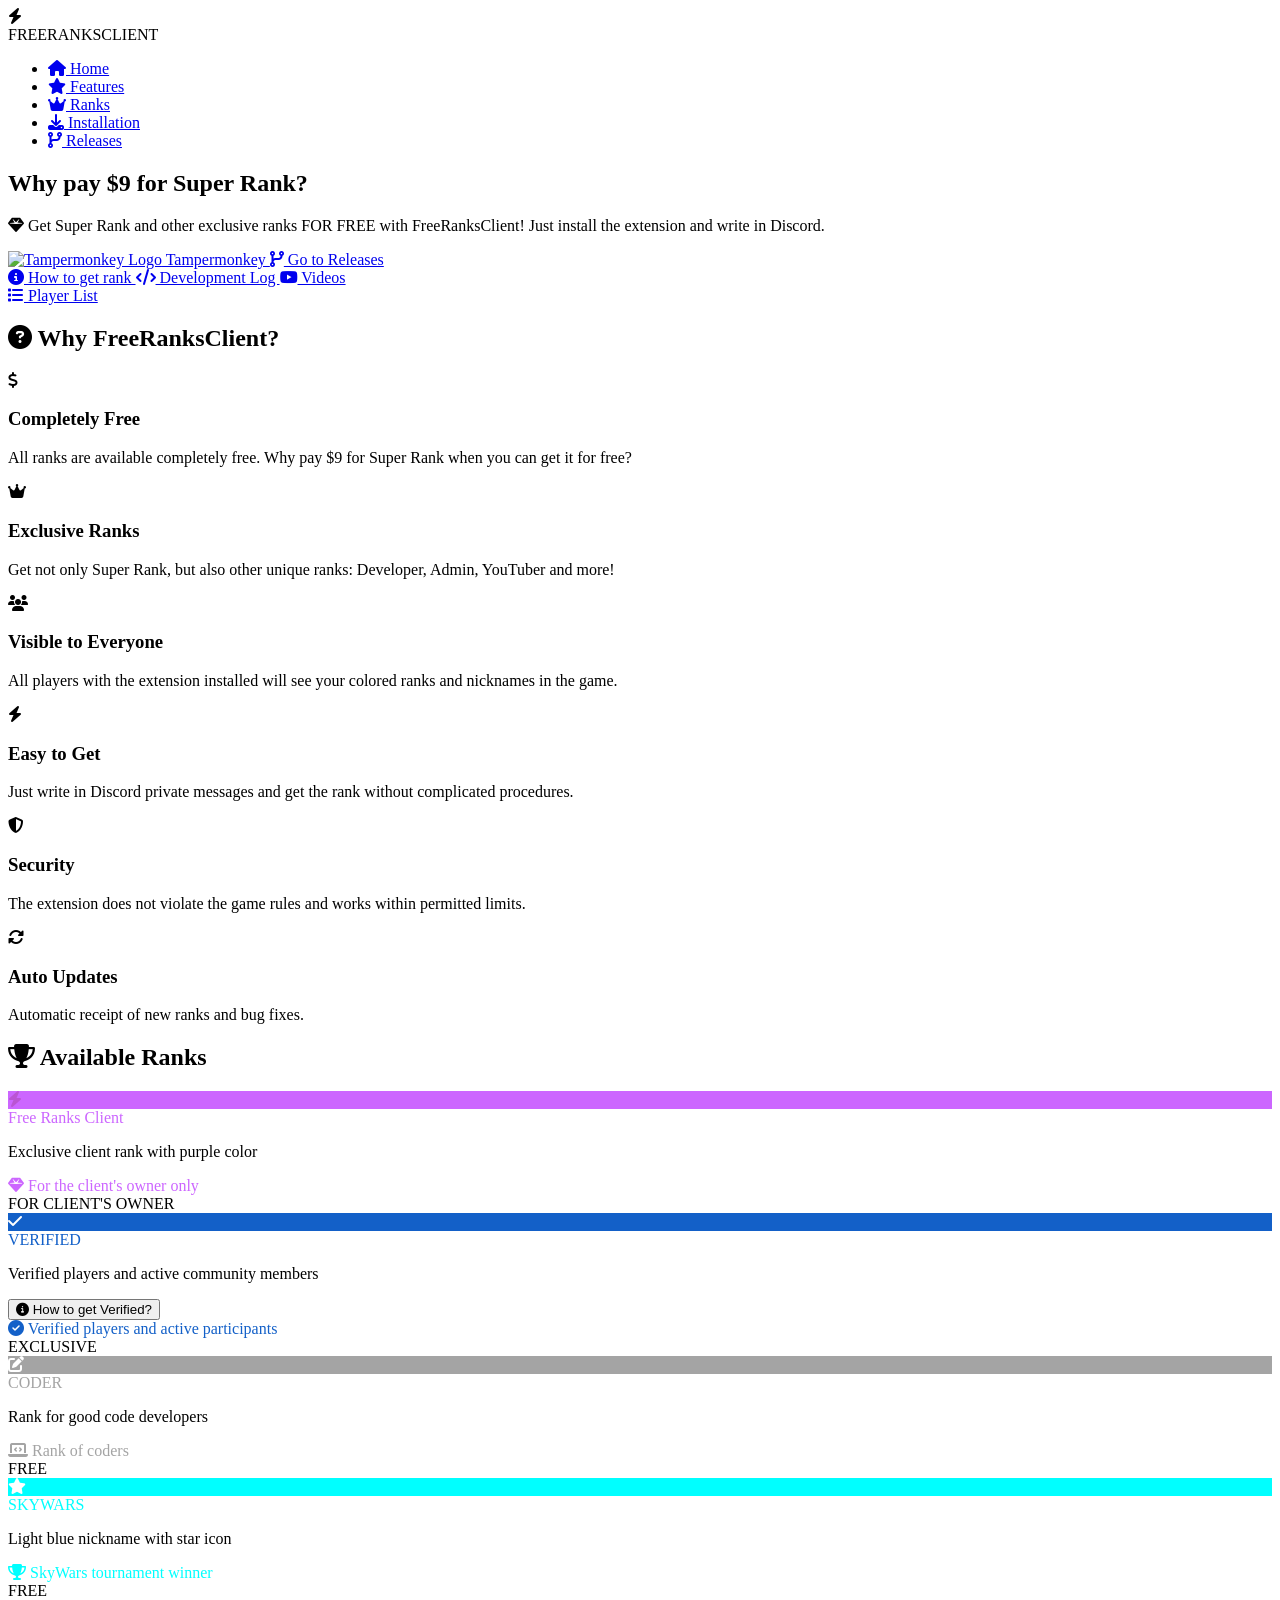
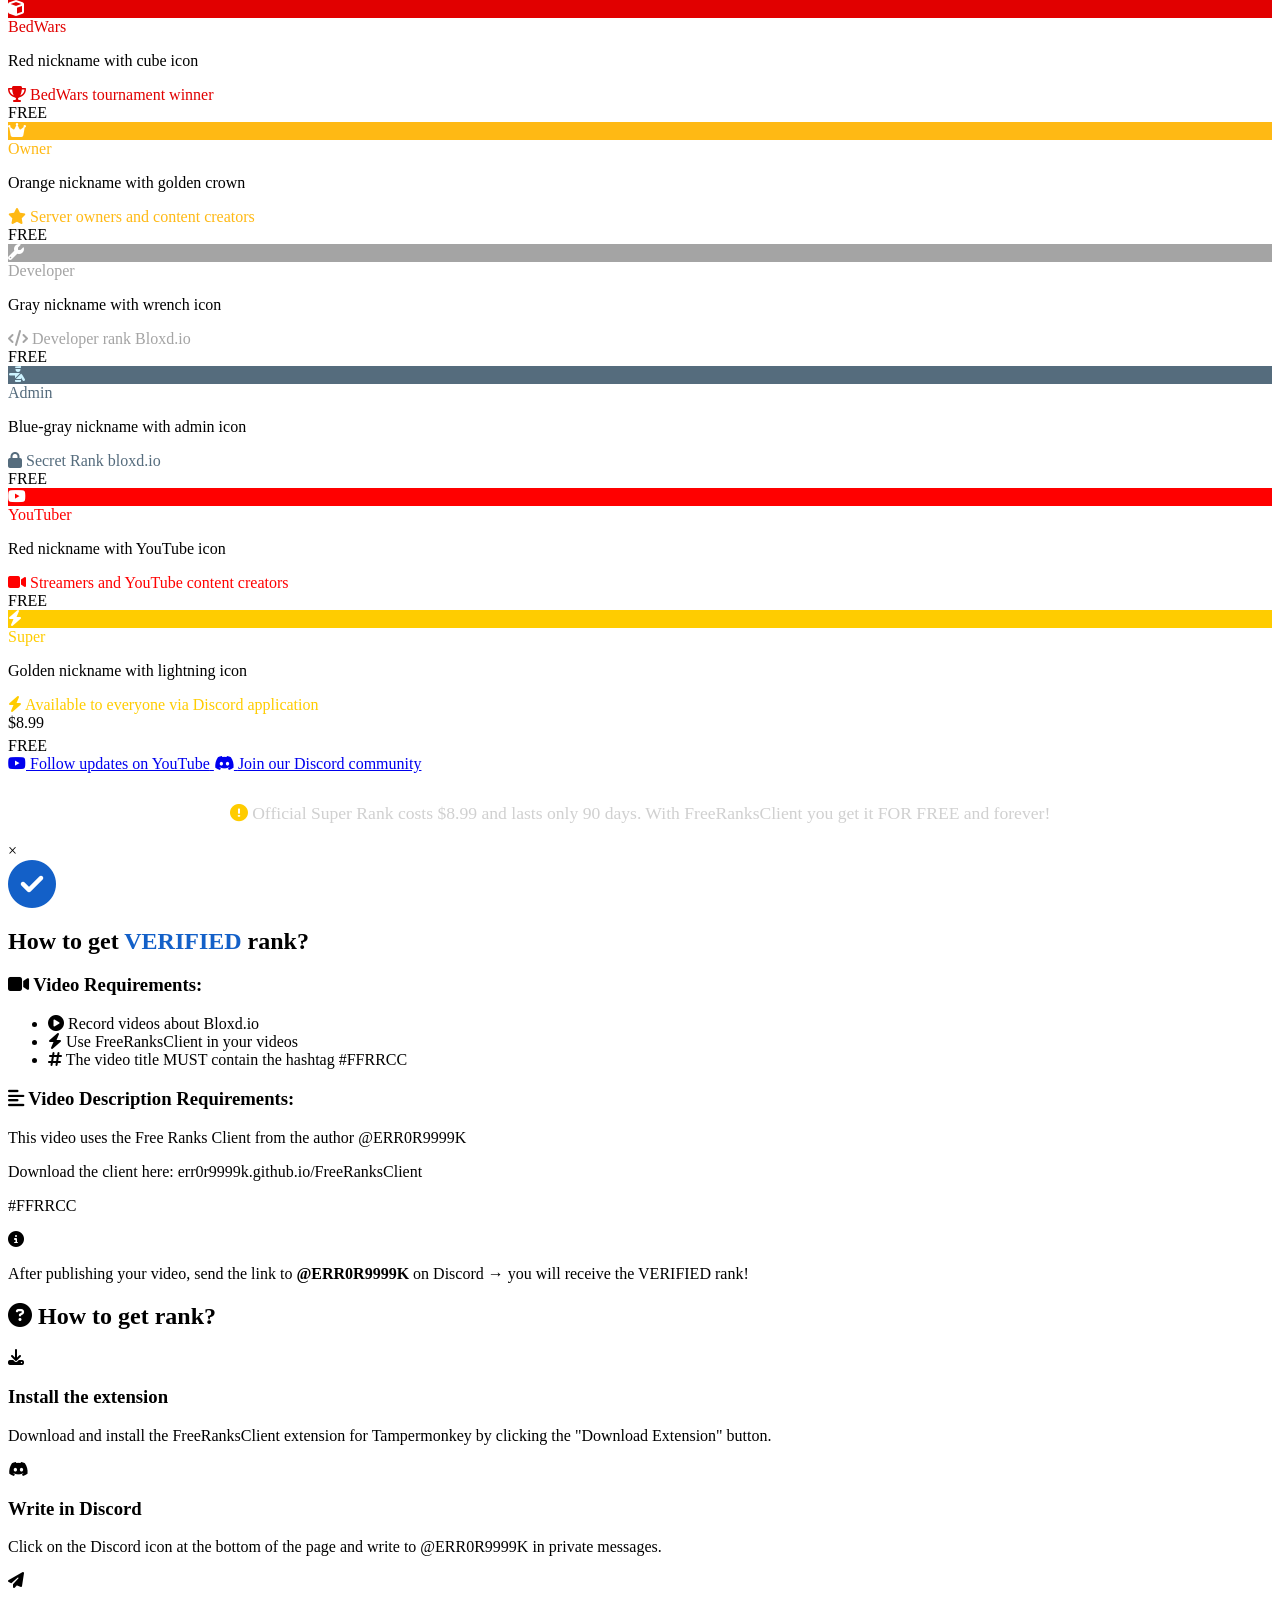
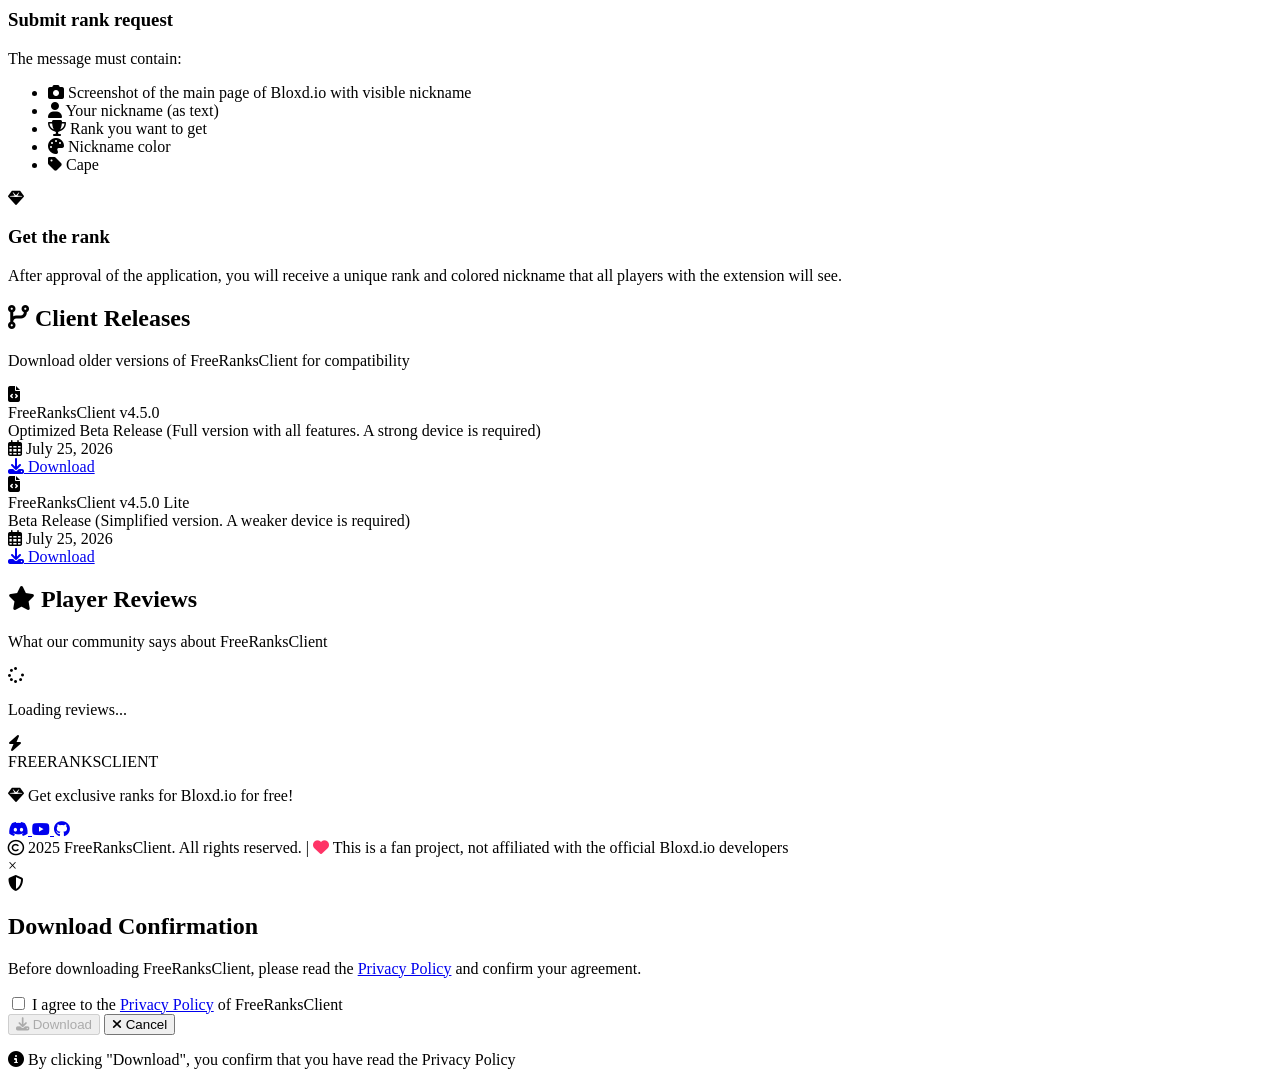
==== index.html @ bcd37e54 "Add files via upload" ====
<!DOCTYPE html>
<html lang="en">
<head>
    <meta charset="UTF-8">
    <meta name="viewport" content="width=device-width, initial-scale=1.0">
    <title>FreeRanksClient</title>
    <link rel="stylesheet" href="assets/css/index.css">
    <link rel="icon" type="image/png" href="assets/images/FreeRanksClient.png">
    <link rel="stylesheet" href="https://cdnjs.cloudflare.com/ajax/libs/font-awesome/6.4.0/css/all.min.css">
</head>
<body>
    <!-- Canvas -->
    <canvas id="particle-canvas" style="position: fixed; top: 0; left: 0; width: 100%; height: 100%; z-index: -1;"></canvas>
    
    <!-- Header -->
    <header>
        <div class="container">
            <div class="header-content">
                <div class="logo">
                    <i class="fas fa-bolt logo-icon"></i>
                    <div class="logo-text">FREERANKSCLIENT</div>
                </div>
                <nav>
                    <ul>
                        <li><a id="home-link" href="#"><i class="fas fa-home"></i> Home</a></li>
                        <li><a href="#features"><i class="fas fa-star"></i> Features</a></li>
                        <li><a href="#ranks"><i class="fas fa-crown"></i> Ranks</a></li>
                        <li><a href="#instructions"><i class="fas fa-download"></i> Installation</a></li>
                        <li><a href="#releases"><i class="fas fa-code-branch"></i> Releases</a></li>
                    </ul>
                </nav>
            </div>
        </div>
    </header>

    <!-- Main banner -->
    <section class="hero">
        <div class="container">
            <div class="hero-content">
                <h1>Why pay <span class="highlight">$9</span> for Super Rank?</h1>
                <p><i class="fas fa-gem"></i> Get Super Rank and other exclusive ranks <span class="highlight">FOR FREE</span> with FreeRanksClient! Just install the extension and write in Discord.</p>
                <div>
                    <a href="https://www.tampermonkey.net/" class="cta-button secondary" target="_blank">
                        <img src="assets/images/Tampermonkey.png" alt="Tampermonkey Logo" width="20px"> Tampermonkey
                    </a>
                    <a href="#releases" class="cta-button">
                        <i class="fas fa-code-branch"></i> Go to Releases
                    </a>
                    
                    <div class="button-separator"></div>
                    
                    <a href="#instructions" class="cta-button secondary">
                        <i class="fas fa-info-circle"></i> How to get rank
                    </a>
                    <a href="Devlog" class="cta-button">
                        <i class="fas fa-code"></i> Development Log
                    </a>
                    <a href="Videos" class="cta-button secondary">
                        <i class="fab fa-youtube"></i> Videos
                    </a>
                    
                    <div class="button-separator"></div>
                    
                    <a href="PlayerList" class="cta-button">
                        <i class="fas fa-list"></i> Player List
                    </a>
                </div>
            </div>
        </div>
    </section>

    <!-- Features -->
    <section class="features" id="features">
        <div class="container">
            <h2 class="section-title"><i class="fas fa-question-circle"></i> Why FreeRanksClient?</h2>
            <div class="features-grid">
                <div class="feature-card">
                    <i class="fas fa-dollar-sign feature-icon"></i>
                    <h3>Completely Free</h3>
                    <p>All ranks are available completely free. Why pay $9 for Super Rank when you can get it for free?</p>
                </div>
                <div class="feature-card">
                    <i class="fas fa-crown feature-icon"></i>
                    <h3>Exclusive Ranks</h3>
                    <p>Get not only Super Rank, but also other unique ranks: Developer, Admin, YouTuber and more!</p>
                </div>
                <div class="feature-card">
                    <i class="fas fa-users feature-icon"></i>
                    <h3>Visible to Everyone</h3>
                    <p>All players with the extension installed will see your colored ranks and nicknames in the game.</p>
                </div>
                <div class="feature-card">
                    <i class="fas fa-bolt feature-icon"></i>
                    <h3>Easy to Get</h3>
                    <p>Just write in Discord private messages and get the rank without complicated procedures.</p>
                </div>
                <div class="feature-card">
                    <i class="fas fa-shield-alt feature-icon"></i>
                    <h3>Security</h3>
                    <p>The extension does not violate the game rules and works within permitted limits.</p>
                </div>
                <div class="feature-card">
                    <i class="fas fa-sync-alt feature-icon"></i>
                    <h3>Auto Updates</h3>
                    <p>Automatic receipt of new ranks and bug fixes.</p>
                </div>
            </div>
        </div>
    </section>

    <!-- Ranks -->
    <section class="ranks" id="ranks">
        <div class="container">
            <h2 class="section-title"><i class="fas fa-trophy"></i> Available Ranks</h2>
            <div class="ranks-container">
                <!-- FreeRanksClient Rank -->
                <div class="rank-card">
                    <div class="rank-icon-container" style="background: #cc66ff;">
                        <i class="fas fa-zap rank-icon" style="color: #ba55d3;"></i>
                    </div>
                    <div class="rank-name" style="color: #cc66ff;">Free Ranks Client</div>
                    <div class="rank-color" style="background: #cc66ff;"></div>
                    <p class="rank-description">Exclusive client rank with purple color</p>
                    
                    <div class="rank-divider"></div>
                    
                    <div class="rank-acquisition" style="color: #cc66ff; border-left-color: #cc66ff;">
                        <i class="fas fa-gem"></i> For the client's owner only
                    </div>
                    <div class="rank-price price-owner">FOR CLIENT'S OWNER</div>
                </div>
                
                <!-- Verified Rank with Info Button -->
                <div class="rank-card">
                    <div class="rank-icon-container" style="background: #1360c8;">
                        <i class="fas fa-check rank-icon" style="color: #ffffff;"></i>
                    </div>
                    <div class="rank-name" style="color: #1360c8;">VERIFIED</div>
                    <div class="rank-color" style="background: #1360c8;"></div>
                    <p class="rank-description">Verified players and active community members</p>
                    
                    <div class="rank-info-button">
                        <button class="info-btn" onclick="openVerifiedModal()">
                            <i class="fas fa-info-circle"></i> How to get Verified?
                        </button>
                    </div>
                    
                    <div class="rank-divider"></div>
                    
                    <div class="rank-acquisition" style="color: #1360c8; border-left-color: #1360C8;">
                        <i class="fas fa-check-circle"></i> Verified players and active participants
                    </div>
                    <div class="rank-price price-verified">EXCLUSIVE</div>
                </div>
                
                <!-- Coder Rank -->
                <div class="rank-card">
                    <div class="rank-icon-container" style="background: #a4a4a4;">
                        <i class="fas fa-pen-to-square rank-icon" style="color: #ffffff;"></i>
                    </div>
                    <div class="rank-name" style="color: #a4a4a4;">CODER</div>
                    <div class="rank-color" style="background: #a4a4a4;"></div>
                    <p class="rank-description">Rank for good code developers</p>
                    
                    <div class="rank-divider"></div>
                    
                    <div class="rank-acquisition" style="color: #a4a4a4; border-left-color: #a4a4a4;">
                        <i class="fas fa-laptop-code"></i> Rank of coders
                    </div>
                    <div class="rank-price price-free">FREE</div>
                </div>
                
                <!-- SkyWars Rank -->
                <div class="rank-card">
                    <div class="rank-icon-container" style="background: #00ffff;">
                        <i class="fas fa-star rank-icon" style="color: #ffffff;"></i>
                    </div>
                    <div class="rank-name" style="color: #00ffff;">SKYWARS</div>
                    <div class="rank-color" style="background: #00ffff;"></div>
                    <p class="rank-description">Light blue nickname with star icon</p>
                    
                    <div class="rank-divider"></div>
                    
                    <div class="rank-acquisition" style="color: #00ffff; border-left-color: #00ffff;">
                        <i class="fas fa-trophy"></i> SkyWars tournament winner
                    </div>
                    <div class="rank-price price-free">FREE</div>
                </div>
                
                <!-- BedWars Rank -->
                <div class="rank-card">
                    <div class="rank-icon-container" style="background: #e10000;">
                        <i class="fas fa-cube rank-icon" style="color: #ffffff;"></i>
                    </div>
                    <div class="rank-name" style="color: #e10000;">BedWars</div>
                    <div class="rank-color" style="background: #e10000;"></div>
                    <p class="rank-description">Red nickname with cube icon</p>
                    
                    <div class="rank-divider"></div>
                    
                    <div class="rank-acquisition" style="color: #e10000; border-left-color: #e10000;">
                        <i class="fas fa-trophy"></i> BedWars tournament winner
                    </div>
                    <div class="rank-price price-free">FREE</div>
                </div>
                
                <!-- Owner Rank -->
                <div class="rank-card">
                    <div class="rank-icon-container" style="background: #ffb914;">
                        <i class="fas fa-crown rank-icon" style="color: #ffffff;"></i>
                    </div>
                    <div class="rank-name" style="color: #ffb914;">Owner</div>
                    <div class="rank-color" style="background: #ffb914;"></div>
                    <p class="rank-description">Orange nickname with golden crown</p>
                    
                    <div class="rank-divider"></div>
                    
                    <div class="rank-acquisition" style="color: #ffb914; border-left-color: #ffb914;">
                        <i class="fas fa-star"></i> Server owners and content creators
                    </div>
                    <div class="rank-price price-free">FREE</div>
                </div>
                
                <!-- Developer Rank -->
                <div class="rank-card">
                    <div class="rank-icon-container" style="background: #a4a4a4;">
                        <i class="fas fa-wrench rank-icon" style="color: #ffffff;"></i>
                    </div>
                    <div class="rank-name" style="color: #a4a4a4;">Developer</div>
                    <div class="rank-color" style="background: #a4a4a4;"></div>
                    <p class="rank-description">Gray nickname with wrench icon</p>
                    
                    <div class="rank-divider"></div>
                    
                    <div class="rank-acquisition" style="color: #a4a4a4; border-left-color: #a4a4a4;">
                        <i class="fas fa-code"></i> Developer rank Bloxd.io
                    </div>
                    <div class="rank-price price-free">FREE</div>
                </div>
                
                <!-- Admin Rank -->
                <div class="rank-card">
                    <div class="rank-icon-container" style="background: #556c7d;">
                        <i class="fas fa-person-military-pointing rank-icon" style="color: #cef3ff;"></i>
                    </div>
                    <div class="rank-name" style="color: #556c7d;">Admin</div>
                    <div class="rank-color" style="background: #556c7d;"></div>
                    <p class="rank-description">Blue-gray nickname with admin icon</p>
                    
                    <div class="rank-divider"></div>
                    
                    <div class="rank-acquisition" style="color: #556c7d; border-left-color: #556c7d;">
                        <i class="fas fa-lock"></i> Secret Rank bloxd.io
                    </div>
                    <div class="rank-price price-free">FREE</div>
                </div>
                
                <!-- YouTuber Rank -->
                <div class="rank-card">
                    <div class="rank-icon-container" style="background: #ff0000;">
                        <i class="fab fa-youtube rank-icon" style="color: #ffffff;"></i>
                    </div>
                    <div class="rank-name" style="color: #ff0000;">YouTuber</div>
                    <div class="rank-color" style="background: #ff0000;"></div>
                    <p class="rank-description">Red nickname with YouTube icon</p>
                    
                    <div class="rank-divider"></div>
                    
                    <div class="rank-acquisition" style="color: #ff0000; border-left-color: #ff0000;">
                        <i class="fas fa-video"></i> Streamers and YouTube content creators
                    </div>
                    <div class="rank-price price-free">FREE</div>
                </div>
                
                <!-- Super Rank -->
                <div class="rank-card">
                    <div class="rank-icon-container" style="background: #ffcc00;">
                        <i class="fas fa-bolt rank-icon" style="color: #ffffff;"></i>
                    </div>
                    <div class="rank-name" style="color: #ffcc00;">Super</div>
                    <div class="rank-color" style="background: #ffcc00;"></div>
                    <p class="rank-description">Golden nickname with lightning icon</p>
                    
                    <div class="rank-divider"></div>
                    
                    <div class="rank-acquisition" style="color: #ffcc00; border-left-color: #ffcc00;">
                        <i class="fas fa-bolt"></i> Available to everyone via Discord application
                    </div>
                    <div class="rank-price price-paid">$8.99</div>
                    <div class="rank-price price-free" style="margin-top: 5px;">FREE</div>
                </div>
            </div>

            <!-- Rank Notice -->
            <div class="rank-notice">
                <div class="rank-notice-channels">
                    <a href="https://www.youtube.com/@err0r9999k" class="rank-notice-channel youtube" target="_blank">
                        <i class="fab fa-youtube"></i>
                        <span>Follow updates on YouTube</span>
                    </a>
                    <a href="https://discord.com/invite/m39TZZJm" class="rank-notice-channel discord" target="_blank">
                        <i class="fab fa-discord"></i>
                        <span>Join our Discord community</span>
                    </a>
                </div>
            </div>

            <p style="text-align: center; margin-top: 30px; color: #d0d0d0; font-size: 1.1rem;">
                <i class="fas fa-exclamation-circle" style="color: #ffcc00;"></i> 
                Official Super Rank costs <span class="highlight">$8.99</span> and lasts only 90 days. With FreeRanksClient you get it <span class="highlight">FOR FREE</span> and forever!
            </p>
        </div>
    </section>

    <!-- Verified Rank Modal -->
    <div id="verified-modal" class="modal">
        <div class="modal-content">
            <span class="modal-close" onclick="closeVerifiedModal()">&times;</span>
            <div class="verified-modal-content">
                <div class="verified-modal-header">
                    <i class="fas fa-check-circle" style="color: #1360c8; font-size: 3rem;"></i>
                    <h2>How to get <span style="color: #1360c8;">VERIFIED</span> rank?</h2>
                </div>
                
                <div class="verified-requirements">
                    <h3><i class="fas fa-video"></i> Video Requirements:</h3>
                    <ul>
                        <li><i class="fas fa-play-circle"></i> Record videos about Bloxd.io</li>
                        <li><i class="fas fa-bolt"></i> Use FreeRanksClient in your videos</li>
                        <li><i class="fas fa-hashtag"></i> The video title MUST contain the hashtag <span class="highlight">#FFRRCC</span></li>
                    </ul>
                    
                    <h3><i class="fas fa-align-left"></i> Video Description Requirements:</h3>
                    <div class="description-template">
                        <p>This video uses the Free Ranks Client from the author @ERR0R9999K</p>
                        <p>Download the client here: err0r9999k.github.io/FreeRanksClient</p>
                        <p>#FFRRCC</p>
                    </div>
                    
                    <div class="verified-note">
                        <i class="fas fa-info-circle"></i>
                        <p>After publishing your video, send the link to <strong>@ERR0R9999K</strong> on Discord → you will receive the VERIFIED rank!</p>
                    </div>
                </div>
            </div>
        </div>
    </div>

    <!-- Installation Instructions -->
    <section class="instructions" id="instructions">
        <div class="container">
            <h2 class="section-title"><i class="fas fa-question-circle"></i> How to get rank?</h2>
            <div class="steps">
                <div class="step">
                    <div class="step-number"><i class="fas fa-download"></i></div>
                    <div class="step-content">
                        <h3>Install the extension</h3>
                        <p>Download and install the FreeRanksClient extension for Tampermonkey by clicking the "Download Extension" button.</p>
                    </div>
                </div>
                <div class="step">
                    <div class="step-number"><i class="fab fa-discord"></i></div>
                    <div class="step-content">
                        <h3>Write in Discord</h3>
                        <p>Click on the Discord icon at the bottom of the page and write to <span class="discord-username">@ERR0R9999K</span> in private messages.</p>
                    </div>
                </div>
                <div class="step">
                    <div class="step-number"><i class="fas fa-paper-plane"></i></div>
                    <div class="step-content">
                        <h3>Submit rank request</h3>
                        <p>The message must contain:</p>
                        <ul>
                            <li><i class="fas fa-camera"></i> Screenshot of the main page of Bloxd.io with visible nickname</li>
                            <li><i class="fas fa-user"></i> Your nickname (as text)</li>
                            <li><i class="fas fa-trophy"></i> Rank you want to get</li>
                            <li><i class="fas fa-palette"></i> Nickname color</li>
                            <li><i class="fas fa-tag"></i> Cape</li>
                        </ul>
                    </div>
                </div>
                <div class="step">
                    <div class="step-number"><i class="fas fa-gem"></i></div>
                    <div class="step-content">
                        <h3>Get the rank</h3>
                        <p>After approval of the application, you will receive a unique rank and colored nickname that all players with the extension will see.</p>
                    </div>
                </div>
            </div>
        </div>
    </section>

    <!-- Releases Section -->
    <section class="releases" id="releases">
        <div class="container">
            <h2 class="section-title"><i class="fas fa-code-branch"></i> Client Releases</h2>
            <p class="releases-subtitle">Download older versions of FreeRanksClient for compatibility</p>
            
            <div class="releases-list">
                <!-- Release 4.5.0 -->
                <div class="release-card">
                    <div class="release-icon">
                        <i class="fas fa-file-code"></i>
                    </div>
                    <div class="release-info">
                        <div class="release-name">FreeRanksClient v4.5.0</div>
                        <div class="release-version">Optimized Beta Release (Full version with all features. A strong device is required)</div>
                        <div class="release-date"><i class="far fa-calendar-alt"></i> July 25, 2026</div>
                    </div>
                    <div class="release-download">
                        <a href="#" class="release-btn" onclick="openDownloadModal('assets/releases/FreeRanksClient.user.js'); return false;">
                            <i class="fas fa-download"></i> Download
                        </a>
                    </div>
                </div>
                
                <!-- Release 4.5.0 Lite -->
                <div class="release-card">
                    <div class="release-icon">
                        <i class="fas fa-file-code"></i>
                    </div>
                    <div class="release-info">
                        <div class="release-name">FreeRanksClient v4.5.0 Lite</div>
                        <div class="release-version">Beta Release (Simplified version. A weaker device is required)</div>
                        <div class="release-date"><i class="far fa-calendar-alt"></i> July 25, 2026</div>
                    </div>
                    <div class="release-download">
                        <a href="#" class="release-btn" onclick="openDownloadModal('assets/releases/FreeRanksClientLite.user.js'); return false;">
                            <i class="fas fa-download"></i> Download
                        </a>
                    </div>
                </div>
            </div>
        </div>
    </section>
	
	<!-- Reviews Section -->
	<section class="reviews" id="reviews">
		<div class="container">
			<h2 class="section-title"><i class="fas fa-star"></i> Player Reviews</h2>
			<p class="reviews-subtitle">What our community says about FreeRanksClient</p>
			
			<div id="reviews-container" class="reviews-container">
				<div class="reviews-loading">
					<i class="fas fa-spinner fa-spin"></i>
					<p>Loading reviews...</p>
				</div>
			</div>
		</div>
	</section>

    <!-- Footer -->
    <footer>
        <div class="container">
            <div class="footer-content">
                <div class="logo">
                    <i class="fas fa-bolt logo-icon"></i>
                    <div class="logo-text">FREERANKSCLIENT</div>
                </div>
                <p><i class="fas fa-gem"></i> Get exclusive ranks for Bloxd.io for free!</p>
                <div class="social-links">
                    <a href="https://discord.com/users/ERR0R9999K" class="social-link" target="_blank">
                        <i class="fab fa-discord"></i>
                    </a>
                    <a href="https://www.youtube.com/@err0r9999k" class="social-link" target="_blank">
                        <i class="fab fa-youtube"></i>
                    </a>
                    <a href="https://github.com/ERR0R9999K" class="social-link" target="_blank">
                        <i class="fab fa-github"></i>
                    </a>
                </div>
            </div>
            <div class="copyright">
                <i class="far fa-copyright"></i> 2025 FreeRanksClient. All rights reserved. | <i class="fas fa-heart" style="color: #ff3366;"></i> This is a fan project, not affiliated with the official Bloxd.io developers
            </div>
        </div>
    </footer>
	
	<!-- Download Confirmation Modal -->
	<div id="download-modal" class="modal">
		<div class="modal-content download-modal-content">
			<span class="modal-close" onclick="closeDownloadModal()">&times;</span>
			<div class="download-modal-body">
				<div class="download-modal-icon">
					<i class="fas fa-shield-alt"></i>
				</div>
				<h2>Download Confirmation</h2>
				<p class="download-modal-text">
					Before downloading FreeRanksClient, please read the 
					<a href="privacy.html" target="_blank" class="privacy-link">Privacy Policy</a> 
					and confirm your agreement.
				</p>
				
				<div class="download-checkbox-group">
					<label class="download-checkbox-label">
						<input type="checkbox" id="privacy-consent">
						<span class="checkmark-custom"></span>
						<span class="checkbox-text">
							I agree to the <a href="privacy.html" target="_blank">Privacy Policy</a> of FreeRanksClient
						</span>
					</label>
				</div>

				<!-- reCAPTCHA -->
				<div class="recaptcha-wrapper">
					<div class="g-recaptcha" id="recaptcha-container">
						<!-- reCAPTCHA will be inserted here via JS -->
					</div>
				</div>

				<div class="download-modal-actions">
					<button class="download-confirm-btn" id="confirm-download-btn" disabled>
						<i class="fas fa-download"></i> Download
					</button>
					<button class="download-cancel-btn" onclick="closeDownloadModal()">
						<i class="fas fa-times"></i> Cancel
					</button>
				</div>
				<p class="download-modal-footnote">
					<i class="fas fa-info-circle"></i> By clicking "Download", you confirm that you have read the Privacy Policy
				</p>
			</div>
		</div>
	</div>

    <script src="assets/js/particles.js"></script>
    <script src="assets/js/index.js"></script>
</body>
</html>
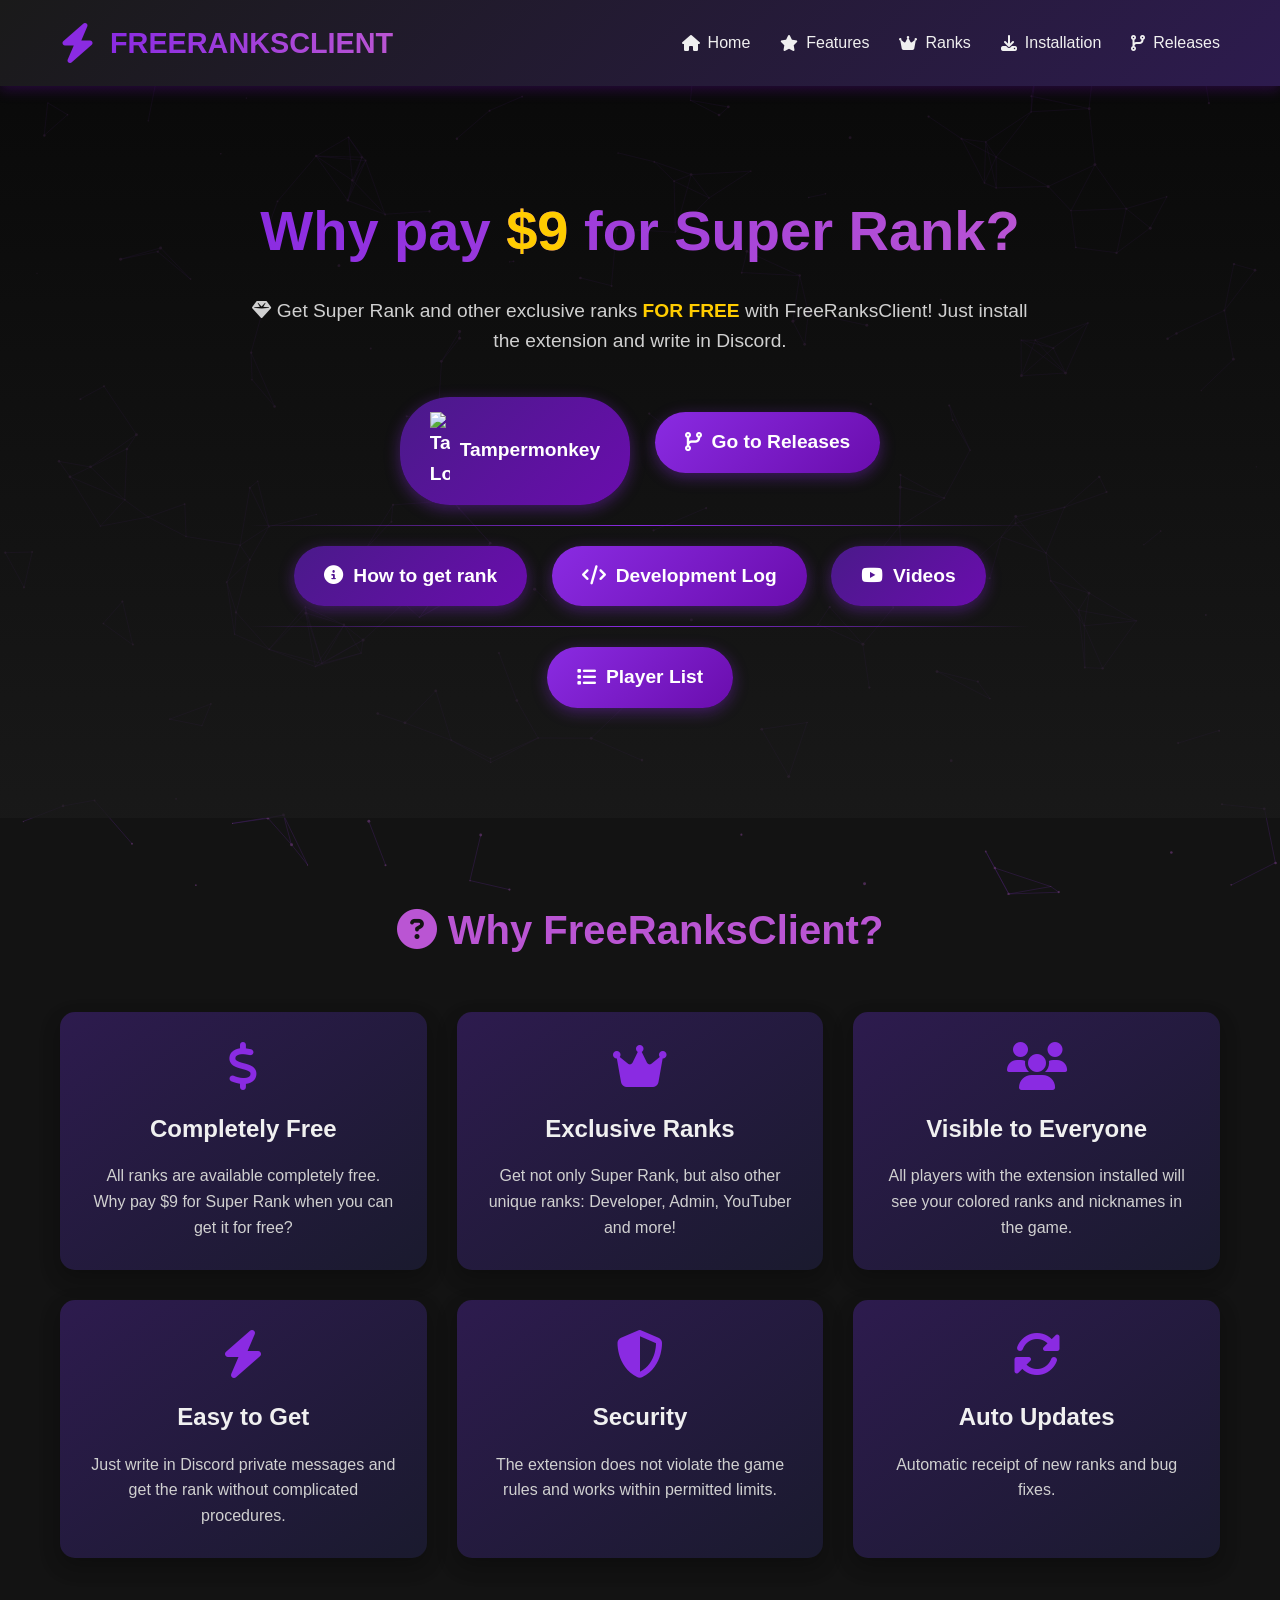
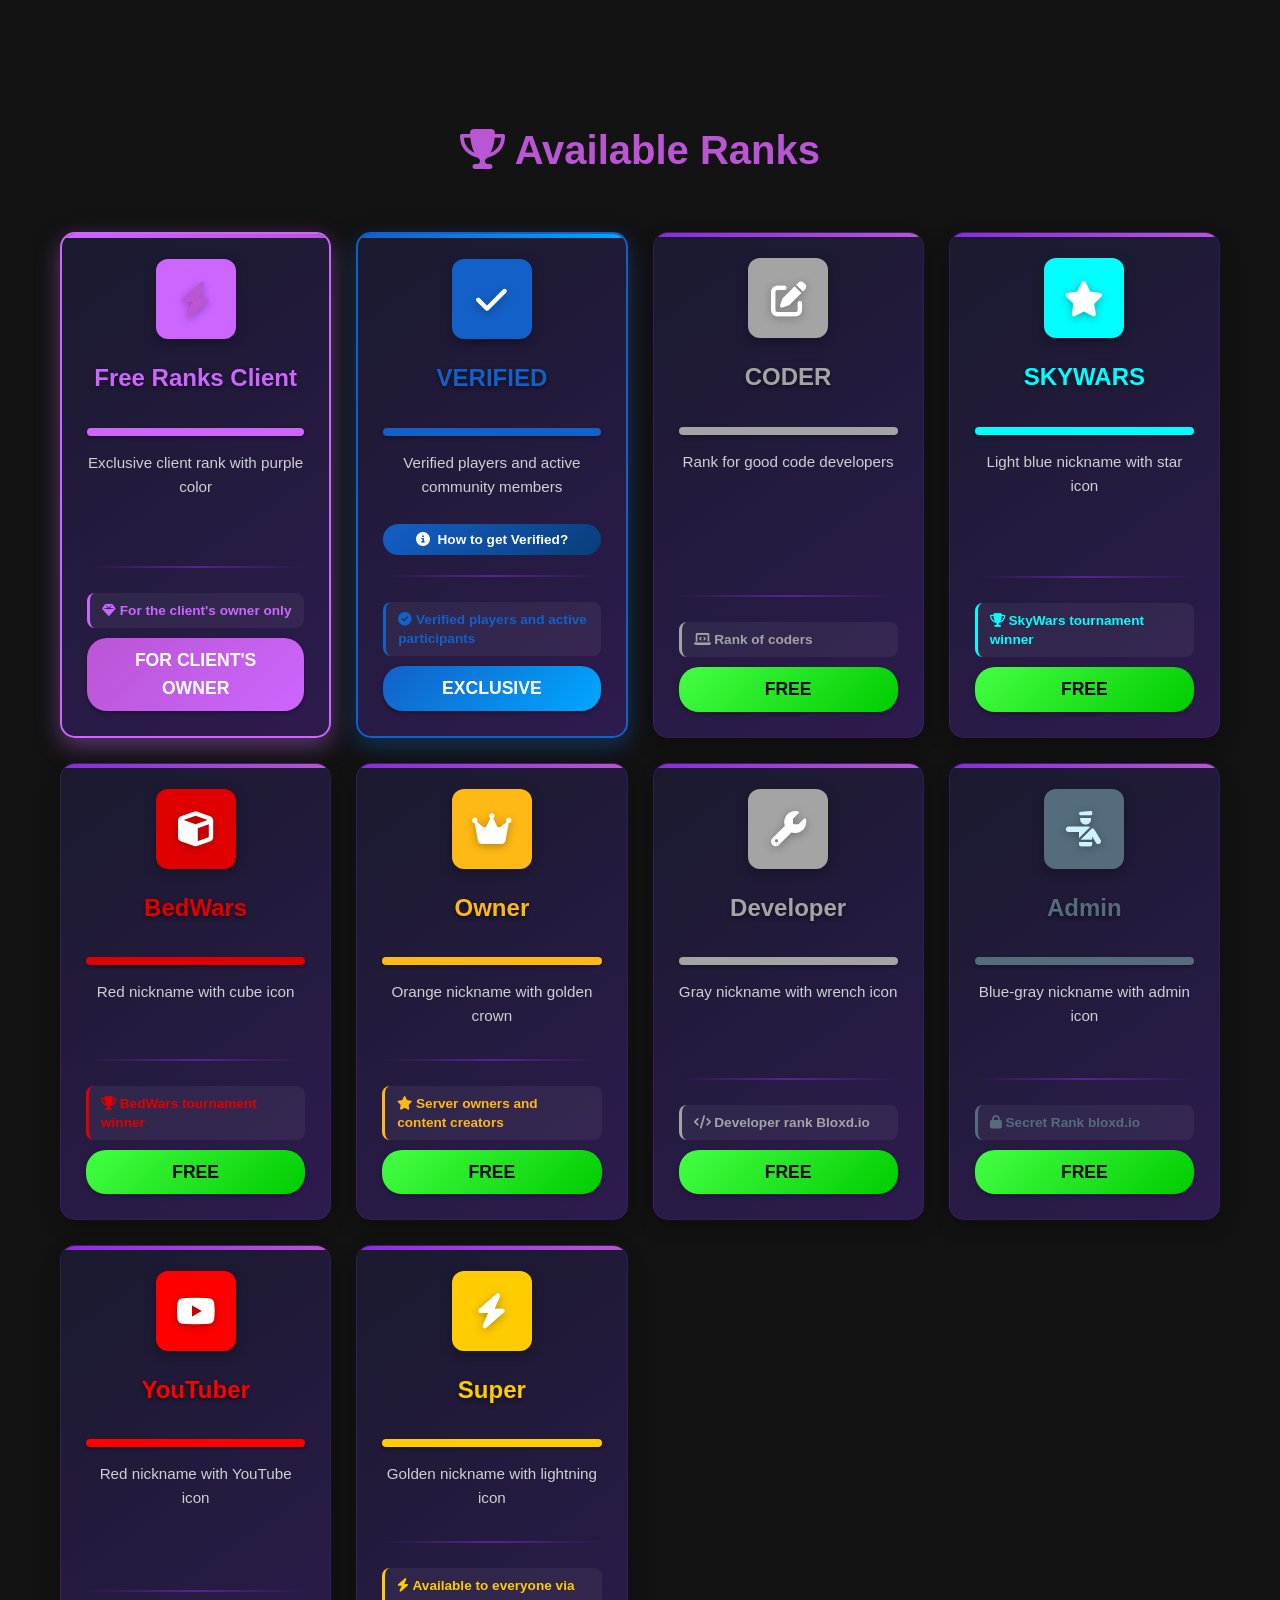
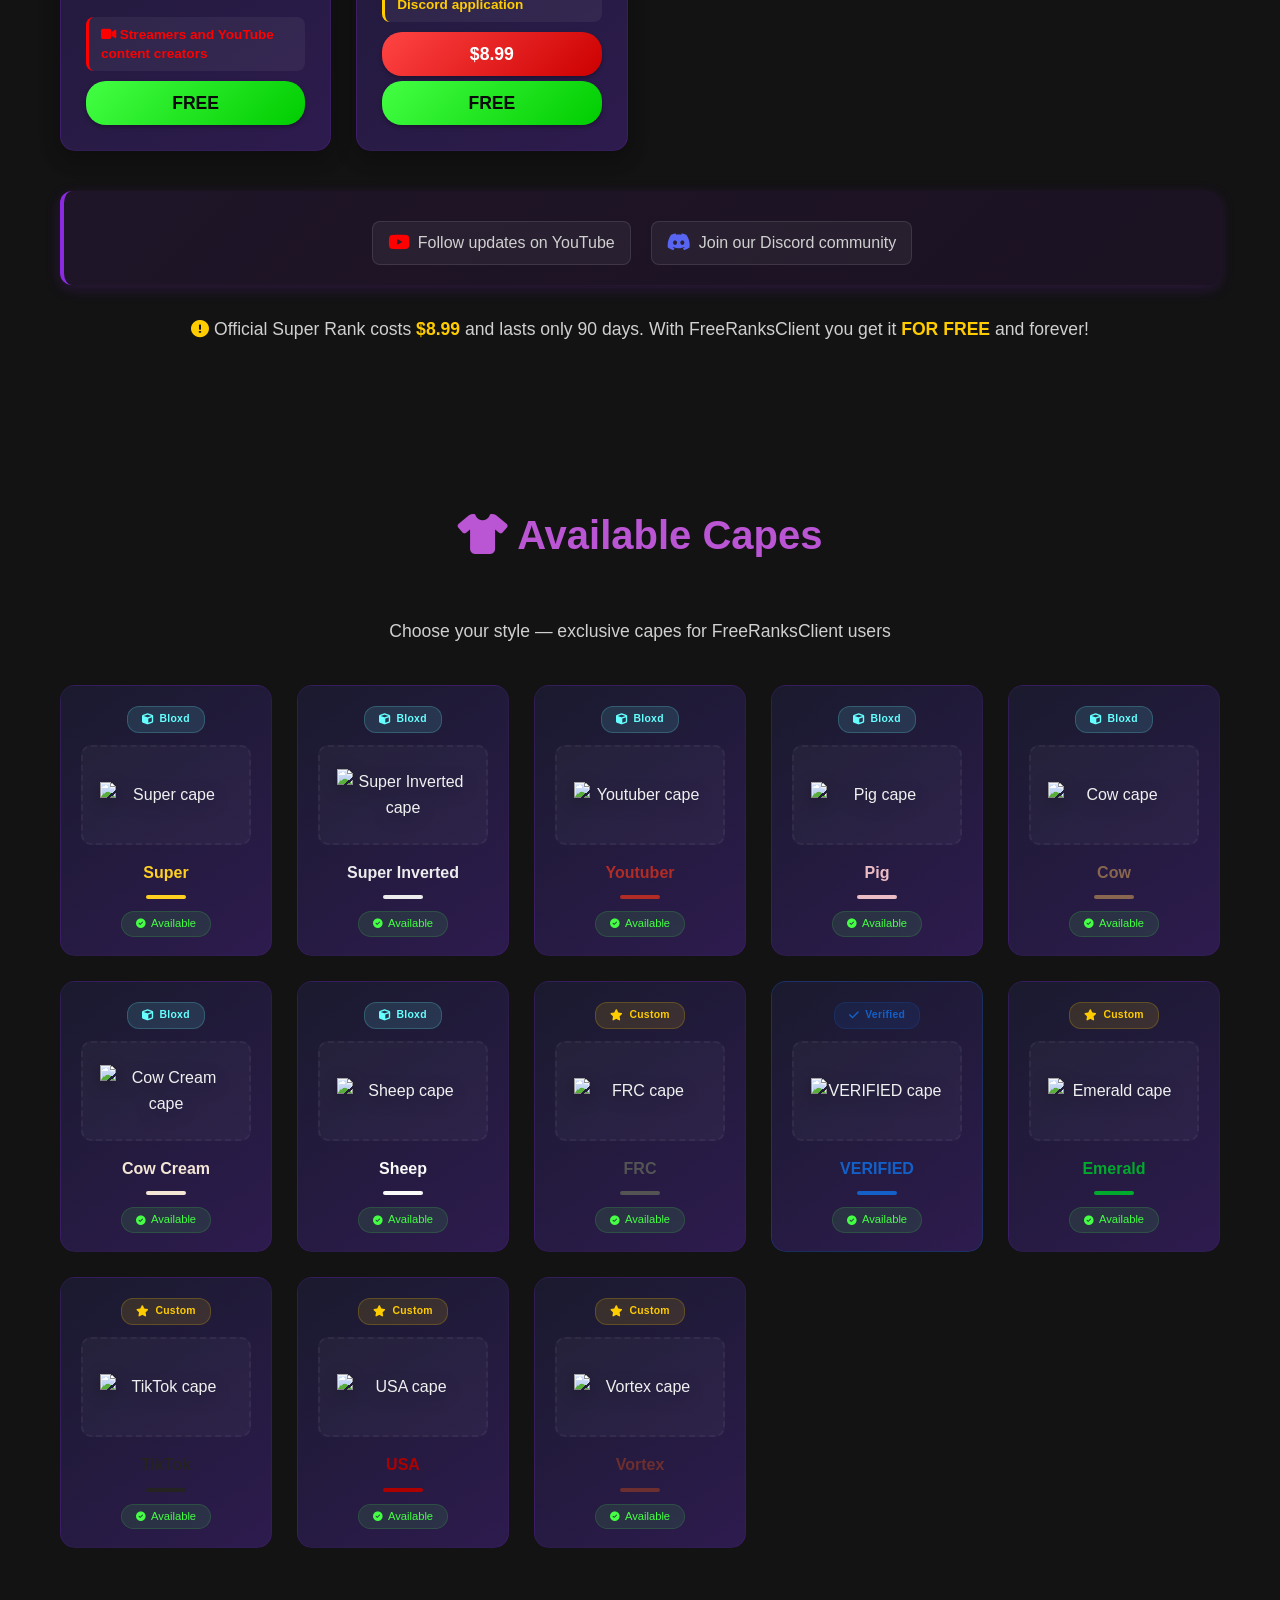
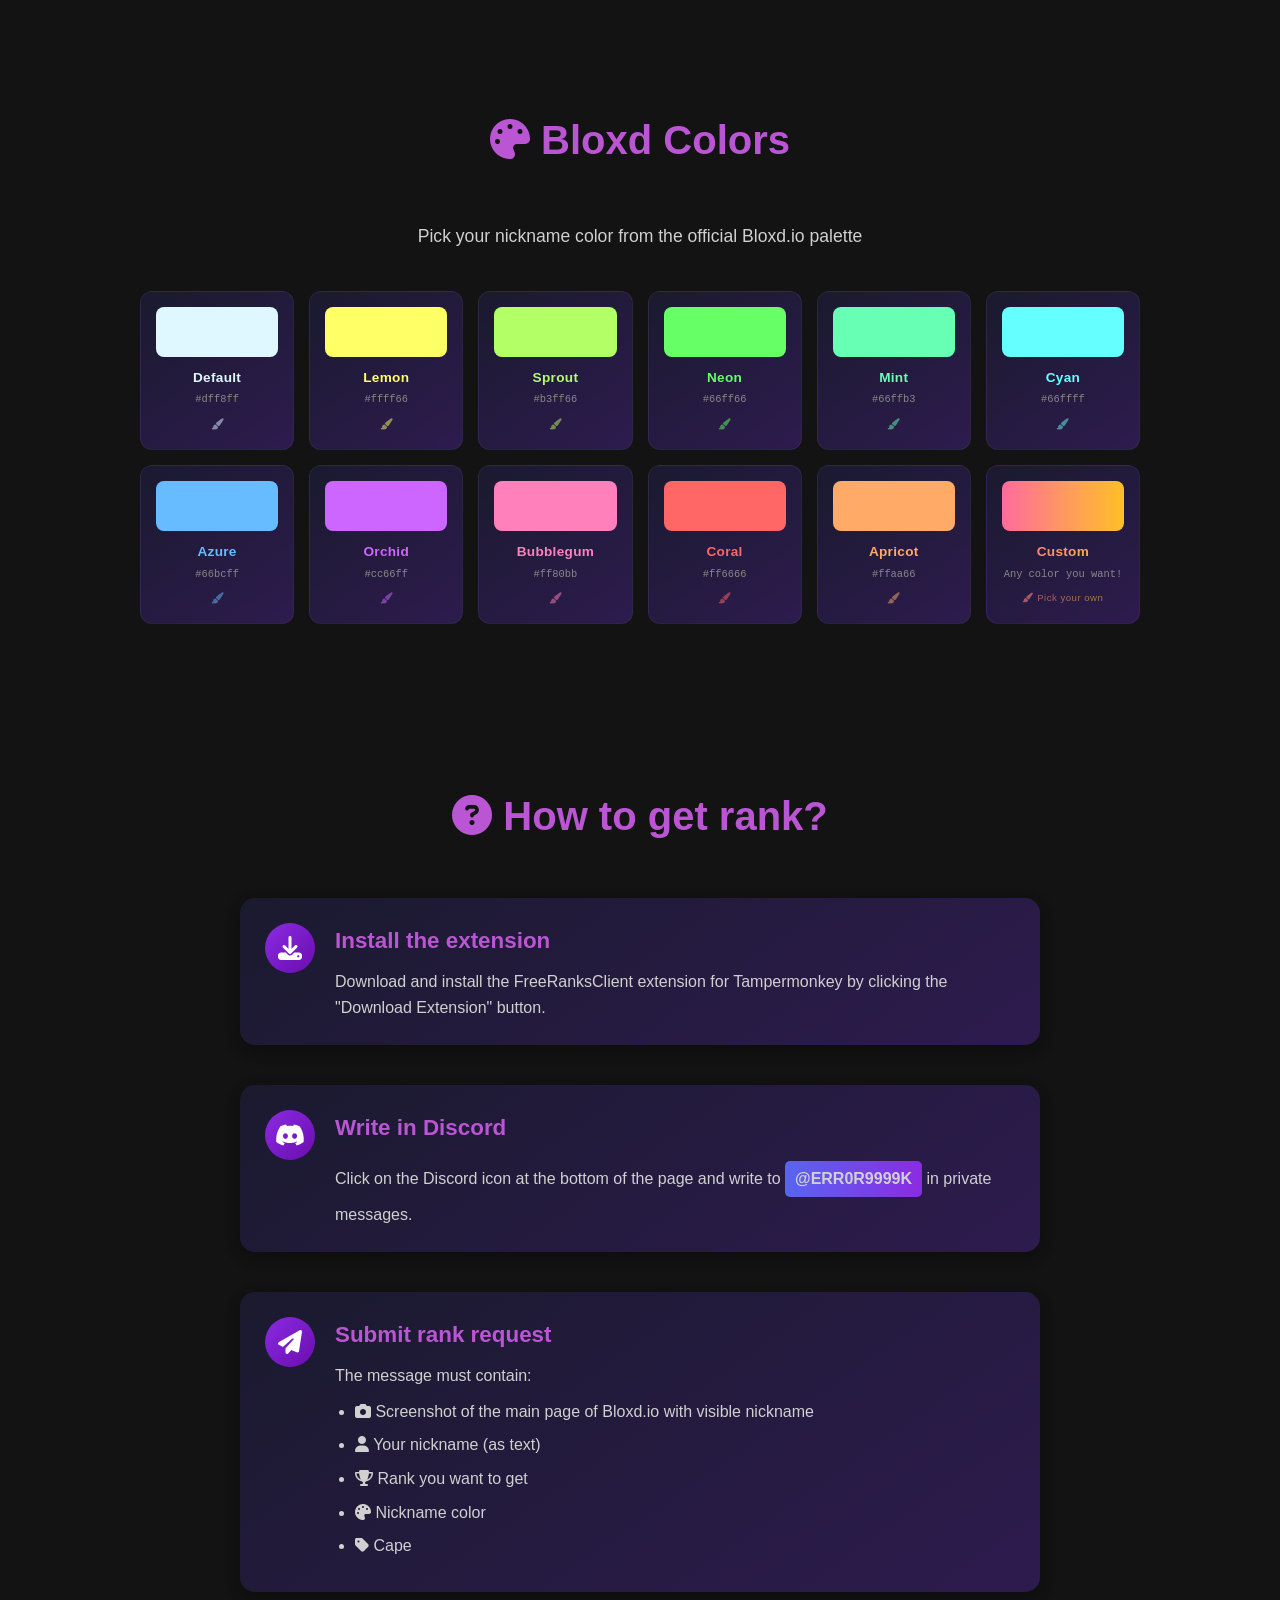
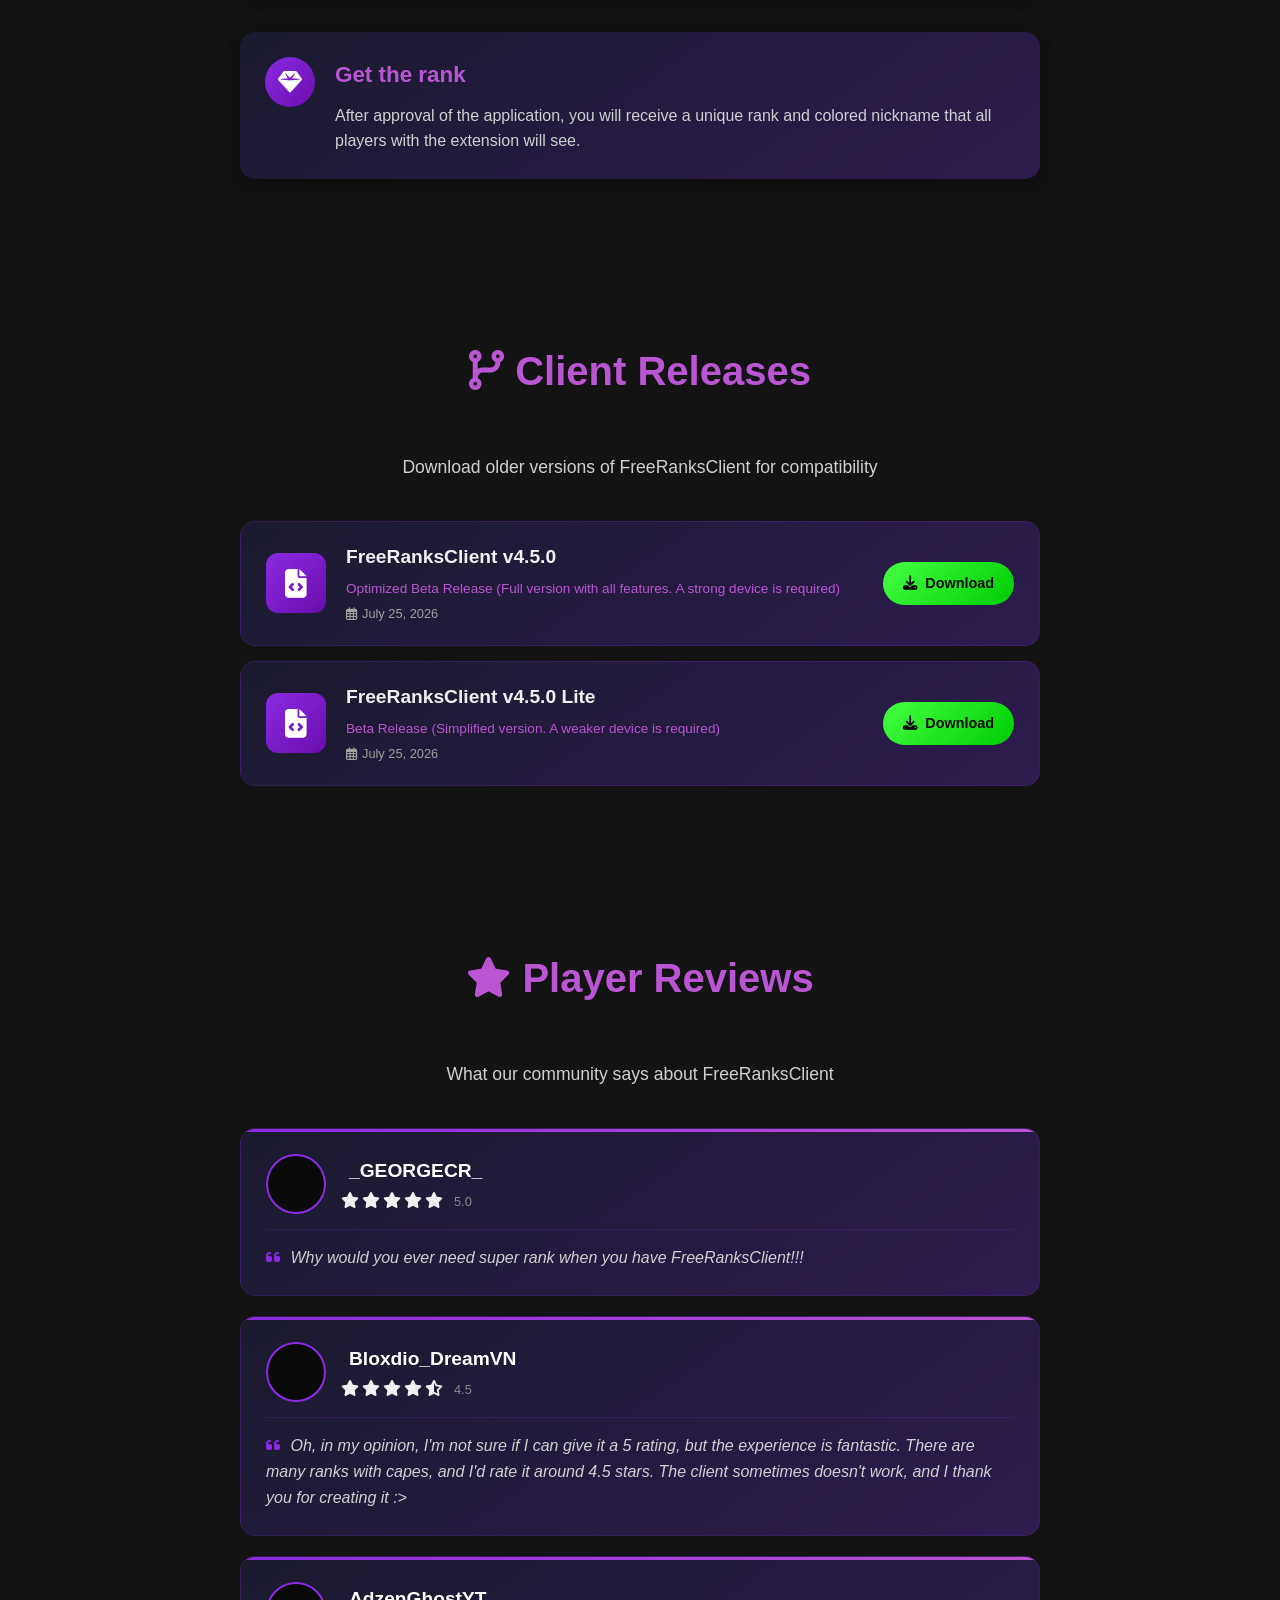
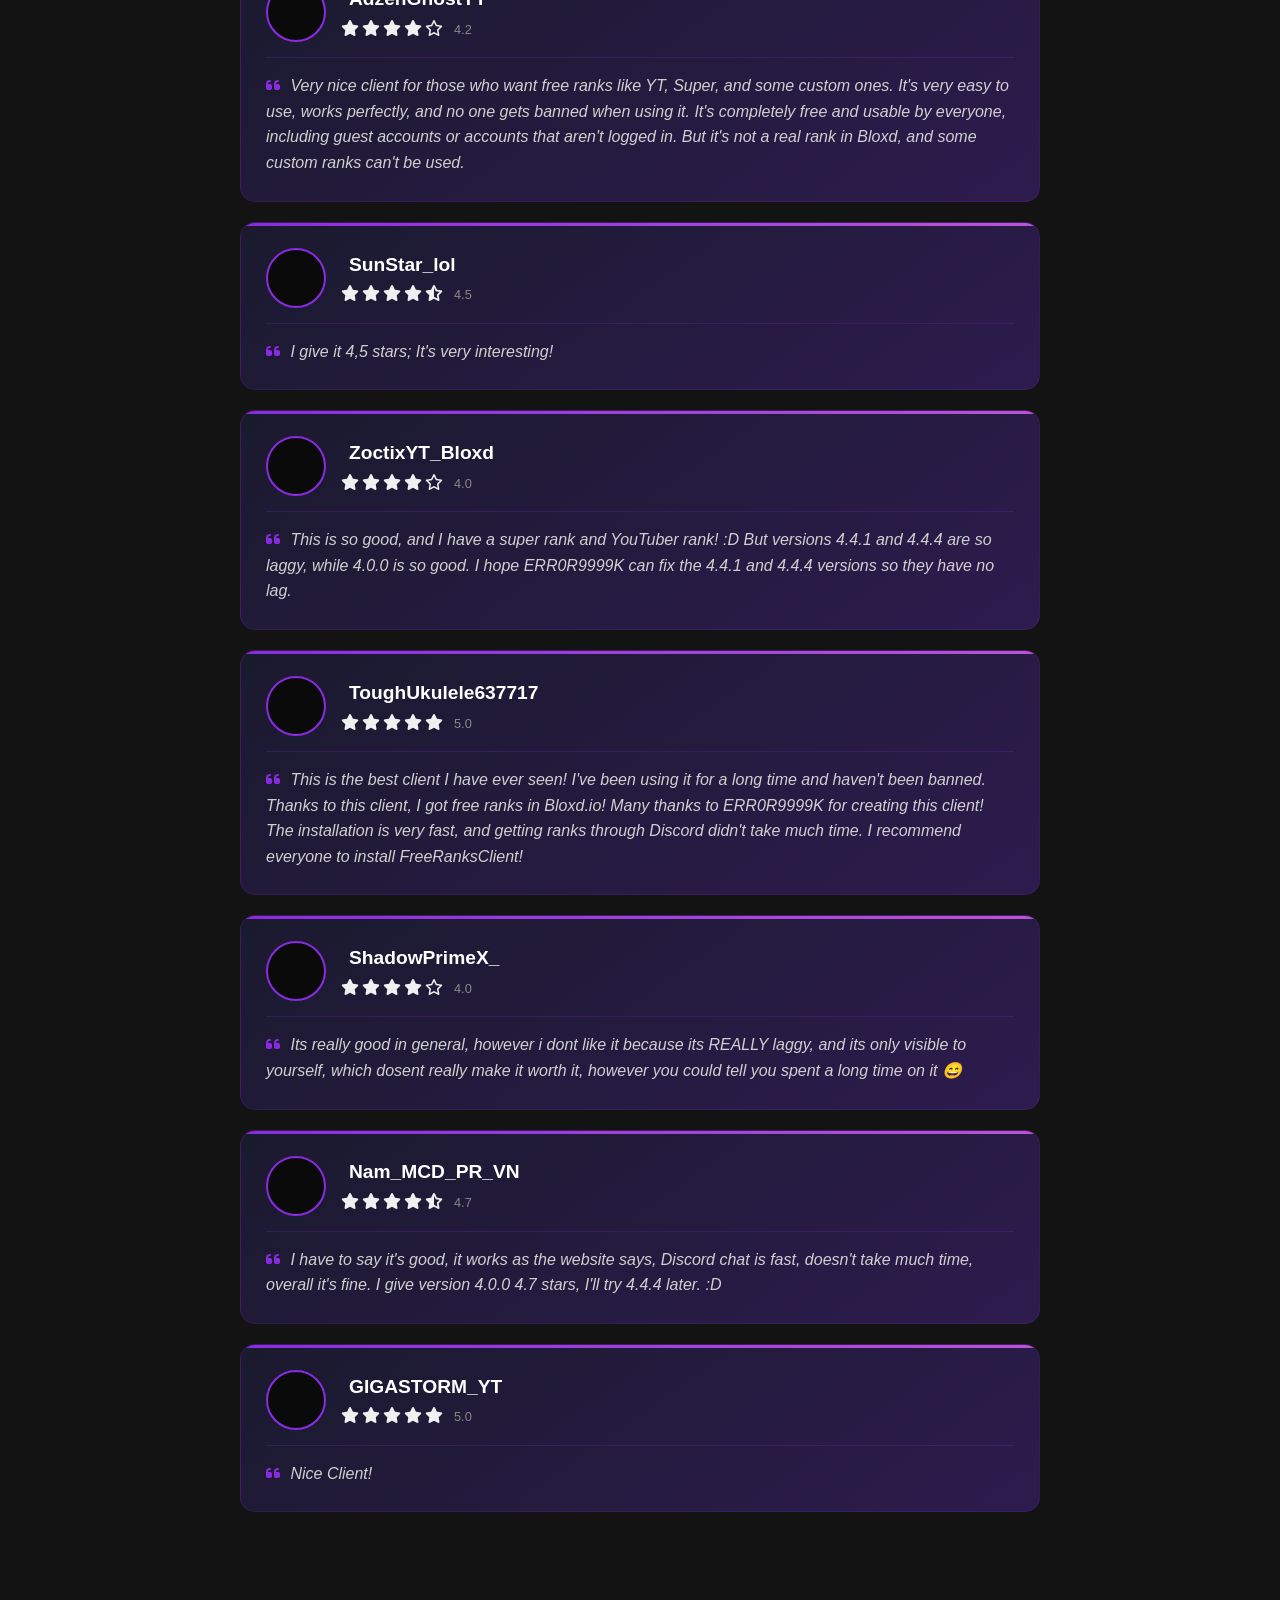
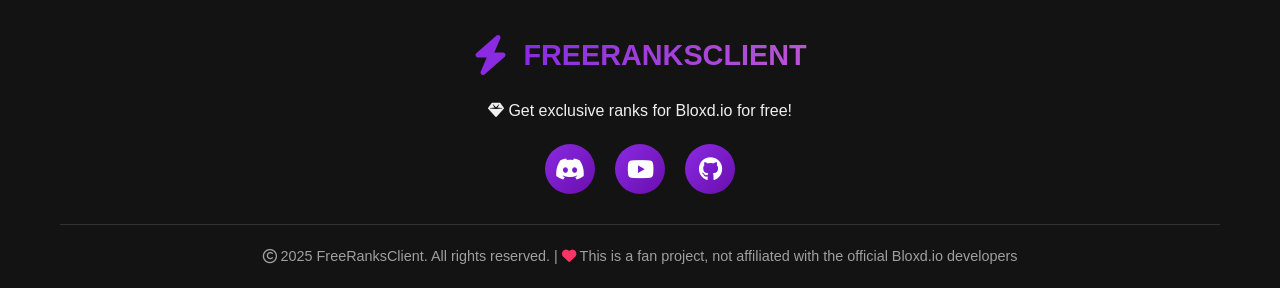
==== commit 3f963bf9: "Add files via upload" ====
--- a/index.html
+++ b/index.html
@@ -4,7 +4,7 @@
     <meta charset="UTF-8">
     <meta name="viewport" content="width=device-width, initial-scale=1.0">
     <title>FreeRanksClient</title>
-    <link rel="stylesheet" href="assets/css/index.css">
+    <link rel="stylesheet" href="index.css">
     <link rel="icon" type="image/png" href="assets/images/FreeRanksClient.png">
     <link rel="stylesheet" href="https://cdnjs.cloudflare.com/ajax/libs/font-awesome/6.4.0/css/all.min.css">
 </head>
@@ -311,6 +311,30 @@
             </p>
         </div>
     </section>
+	
+	<!-- Cape Showcase Section -->
+	<section class="capes" id="capes">
+		<div class="container">
+			<h2 class="section-title"><i class="fas fa-tshirt"></i> Available Capes</h2>
+			<p class="capes-subtitle">Choose your style — exclusive capes for FreeRanksClient users</p>
+			
+			<div class="capes-grid" id="capes-container">
+				<!-- Generated by JS -->
+			</div>
+		</div>
+	</section>
+
+	<!-- Colors Showcase Section -->
+	<section class="colors" id="colors">
+		<div class="container">
+			<h2 class="section-title"><i class="fas fa-palette"></i> Bloxd Colors</h2>
+			<p class="colors-subtitle">Pick your nickname color from the official Bloxd.io palette</p>
+			
+			<div class="colors-grid" id="colors-container">
+				<!-- Generated by JS -->
+			</div>
+		</div>
+	</section>
 
     <!-- Verified Rank Modal -->
     <div id="verified-modal" class="modal">
@@ -476,54 +500,184 @@
         </div>
     </footer>
 	
-	<!-- Download Confirmation Modal -->
-	<div id="download-modal" class="modal">
-		<div class="modal-content download-modal-content">
-			<span class="modal-close" onclick="closeDownloadModal()">&times;</span>
-			<div class="download-modal-body">
-				<div class="download-modal-icon">
-					<i class="fas fa-shield-alt"></i>
-				</div>
-				<h2>Download Confirmation</h2>
-				<p class="download-modal-text">
-					Before downloading FreeRanksClient, please read the 
-					<a href="privacy.html" target="_blank" class="privacy-link">Privacy Policy</a> 
-					and confirm your agreement.
-				</p>
-				
-				<div class="download-checkbox-group">
-					<label class="download-checkbox-label">
-						<input type="checkbox" id="privacy-consent">
-						<span class="checkmark-custom"></span>
-						<span class="checkbox-text">
-							I agree to the <a href="privacy.html" target="_blank">Privacy Policy</a> of FreeRanksClient
-						</span>
-					</label>
-				</div>
-
-				<!-- reCAPTCHA -->
-				<div class="recaptcha-wrapper">
-					<div class="g-recaptcha" id="recaptcha-container">
-						<!-- reCAPTCHA will be inserted here via JS -->
-					</div>
-				</div>
-
-				<div class="download-modal-actions">
-					<button class="download-confirm-btn" id="confirm-download-btn" disabled>
-						<i class="fas fa-download"></i> Download
-					</button>
-					<button class="download-cancel-btn" onclick="closeDownloadModal()">
-						<i class="fas fa-times"></i> Cancel
-					</button>
-				</div>
-				<p class="download-modal-footnote">
-					<i class="fas fa-info-circle"></i> By clicking "Download", you confirm that you have read the Privacy Policy
-				</p>
-			</div>
-		</div>
-	</div>
-
-    <script src="assets/js/particles.js"></script>
-    <script src="assets/js/index.js"></script>
+<!-- ===== НОВЫЙ DOWNLOAD MODAL (4 ШАГА) ===== -->
+<div id="download-modal" class="modal">
+    <div class="modal-content download-modal-content">
+        <span class="modal-close" onclick="closeDownloadModal()">&times;</span>
+        
+        <!-- Прогресс -->
+        <div class="modal-progress-wrap">
+            <div class="modal-progress-bar" id="modalProgress"></div>
+        </div>
+        <div class="modal-progress-text">
+            <span id="modalStepLabel">Шаг 1 из 4</span>
+            <span class="modal-step-indicator" id="modalStepIndicator">1/4</span>
+        </div>
+
+        <!-- Слайдер -->
+        <div class="modal-slider-wrapper">
+            <div class="modal-slider" id="modalSlider">
+
+                <!-- ===== ШАГ 1: Добро пожаловать ===== -->
+                <div class="modal-page page-welcome" data-step="0">
+                    <div class="icon-big"><i class="fas fa-shield-alt"></i></div>
+                    <h2>Безопасная загрузка</h2>
+                    <p>Перед скачиванием клиента заполните данные о себе.<br>Это займёт всего минуту!</p>
+                    <button class="btn-modal btn-modal-primary" id="modalNext1">
+                        <i class="fas fa-arrow-right"></i> Начать регистрацию
+                    </button>
+                    <div class="privacy-note">
+                        <i class="fas fa-lock"></i> Ваши данные защищены. 
+                        <a href="privacy.html" target="_blank">Политика конфиденциальности</a>
+                    </div>
+                </div>
+
+                <!-- ===== ШАГ 2: Регистрация ===== -->
+                <div class="modal-page" data-step="1">
+                    <h3><i class="fas fa-user-plus"></i> Регистрация</h3>
+                    <p class="sub-text">Заполните данные, которые будут использоваться в клиенте</p>
+
+                    <div class="form-group">
+                        <label><i class="fas fa-user"></i> Ник в Bloxd.io</label>
+                        <input type="text" id="regNickname" placeholder="Ваш ник из игры">
+                    </div>
+
+                    <div class="form-group">
+                        <label><i class="fas fa-trophy"></i> Ранг</label>
+                        <div class="custom-select" id="rankSelect">
+                            <div class="custom-select-trigger">
+                                <span class="selected-text placeholder">Выберите ранг</span>
+                                <span class="arrow"><i class="fas fa-chevron-down"></i></span>
+                            </div>
+                            <div class="custom-select-dropdown">
+                                <div class="option" data-value="super"><span class="rank-icon">⚡</span> Super</div>
+                                <div class="option" data-value="youtuber"><span class="rank-icon">▶️</span> YouTuber</div>
+                                <div class="option" data-value="owner"><span class="rank-icon">👑</span> Owner</div>
+                                <div class="option" data-value="admin"><span class="rank-icon">🛡️</span> Admin</div>
+                                <div class="option" data-value="developer"><span class="rank-icon">🔧</span> Developer</div>
+                                <div class="option" data-value="coder"><span class="rank-icon">💻</span> Coder</div>
+                                <div class="option" data-value="skywars"><span class="rank-icon">⭐</span> SkyWars</div>
+                                <div class="option" data-value="bedwars"><span class="rank-icon">🧱</span> BedWars</div>
+                            </div>
+                        </div>
+                    </div>
+
+                    <div class="form-group">
+                        <label><i class="fas fa-palette"></i> Цвет ника</label>
+                        <div class="custom-select" id="colorSelect">
+                            <div class="custom-select-trigger">
+                                <span class="selected-text placeholder">Выберите цвет</span>
+                                <span class="arrow"><i class="fas fa-chevron-down"></i></span>
+                            </div>
+                            <div class="custom-select-dropdown">
+                                <div class="option" data-value="Default"><span class="color-dot" style="background:#dff8ff;"></span> Default</div>
+                                <div class="option" data-value="Lemon"><span class="color-dot" style="background:#ffff66;"></span> Lemon</div>
+                                <div class="option" data-value="Sprout"><span class="color-dot" style="background:#b3ff66;"></span> Sprout</div>
+                                <div class="option" data-value="Neon"><span class="color-dot" style="background:#66ff66;"></span> Neon</div>
+                                <div class="option" data-value="Mint"><span class="color-dot" style="background:#66ffb3;"></span> Mint</div>
+                                <div class="option" data-value="Cyan"><span class="color-dot" style="background:#66ffff;"></span> Cyan</div>
+                                <div class="option" data-value="Azure"><span class="color-dot" style="background:#66bcff;"></span> Azure</div>
+                                <div class="option" data-value="Orchid"><span class="color-dot" style="background:#cc66ff;"></span> Orchid</div>
+                                <div class="option" data-value="Bubblegum"><span class="color-dot" style="background:#ff80bb;"></span> Bubblegum</div>
+                                <div class="option" data-value="Coral"><span class="color-dot" style="background:#ff6666;"></span> Coral</div>
+                                <div class="option" data-value="Apricot"><span class="color-dot" style="background:#ffaa66;"></span> Apricot</div>
+                                <div class="option" data-value="custom"><span class="color-dot" style="background:linear-gradient(135deg,#ff6b6b,#ffd93d,#6bcb77,#4d96ff);"></span> ✨ Custom</div>
+                            </div>
+                        </div>
+                        <div class="custom-color-row" id="customColorRow" style="display:none;">
+                            <input type="color" id="customColorPicker" value="#cc66ff">
+                            <input type="text" id="customColorHex" placeholder="#RRGGBB" value="#cc66ff">
+                        </div>
+                    </div>
+
+                    <div class="form-group">
+                        <label><i class="fas fa-tshirt"></i> Накидка (Cape)</label>
+                        <div class="custom-select" id="capeSelect">
+                            <div class="custom-select-trigger">
+                                <span class="selected-text placeholder">Выберите накидку</span>
+                                <span class="arrow"><i class="fas fa-chevron-down"></i></span>
+                            </div>
+                            <div class="custom-select-dropdown">
+                                <div class="option" data-value="frc"><span class="rank-icon">⚡</span> FRC</div>
+                                <div class="option" data-value="tiktok"><span class="rank-icon">🎵</span> TikTok</div>
+                                <div class="option" data-value="emerald"><span class="rank-icon">💎</span> Emerald</div>
+                                <div class="option" data-value="usa"><span class="rank-icon">🇺🇸</span> USA</div>
+                                <div class="option" data-value="vortex"><span class="rank-icon">🌀</span> Vortex</div>
+                            </div>
+                        </div>
+                    </div>
+
+                    <div class="form-actions">
+                        <div class="left-btns">
+                            <button class="btn-modal btn-modal-outline" id="modalBack2">
+                                <i class="fas fa-arrow-left"></i> Назад
+                            </button>
+                        </div>
+                        <button class="btn-modal btn-modal-primary" id="modalNext2">
+                            Далее <i class="fas fa-arrow-right"></i>
+                        </button>
+                    </div>
+                </div>
+
+                <!-- ===== ШАГ 3: Комментарий ===== -->
+                <div class="modal-page" data-step="2">
+                    <h3><i class="fas fa-comment"></i> Комментарий</h3>
+                    <p class="sub-text">Оставьте комментарий или используйте заготовку (опционально)</p>
+
+                    <div class="comment-templates">
+                        <button class="comment-template-btn" data-template="review">
+                            <i class="fas fa-star"></i> Отзыв
+                        </button>
+                        <button class="comment-template-btn" data-template="update">
+                            <i class="fas fa-sync-alt"></i> Заменить ник
+                        </button>
+                    </div>
+
+                    <div class="form-group">
+                        <label><i class="fas fa-pen"></i> Комментарий</label>
+                        <textarea id="regComment" placeholder="Напишите что-нибудь..."></textarea>
+                    </div>
+
+                    <div class="form-actions">
+                        <div class="left-btns">
+                            <button class="btn-modal btn-modal-outline" id="modalBack3">
+                                <i class="fas fa-arrow-left"></i> Назад
+                            </button>
+                        </div>
+                        <button class="btn-modal btn-modal-primary" id="modalNext3">
+                            Далее <i class="fas fa-arrow-right"></i>
+                        </button>
+                    </div>
+                </div>
+
+                <!-- ===== ШАГ 4: Благодарность ===== -->
+                <div class="modal-page page-thanks" data-step="3">
+                    <div class="icon-big"><i class="fas fa-check-circle"></i></div>
+                    <h2>Спасибо за регистрацию!</h2>
+                    <p>Клиент FreeRanksClient успешно настроен для вас.</p>
+                    <p class="thanks-sub">Установка начнётся автоматически через несколько секунд...</p>
+                    
+                    <div class="install-note">
+                        <i class="fas fa-download"></i>
+                        <span>Если установка не началась, нажмите кнопку ниже</span>
+                    </div>
+
+                    <button class="btn-modal btn-modal-success" id="modalDownloadBtn">
+                        <i class="fas fa-download"></i> Скачать клиент
+                    </button>
+
+                    <div class="privacy-note" style="margin-top: 15px;">
+                        <i class="fas fa-lock"></i> Ваши данные в безопасности. 
+                        <a href="privacy.html" target="_blank">Политика конфиденциальности</a>
+                    </div>
+                </div>
+
+            </div>
+        </div>
+    </div>
+</div>
+
+    <script src="particles.js"></script>
+    <script src="index.js"></script>
 </body>
 </html>
--- a/index.css
+++ b/index.css
@@ -0,0 +1,1981 @@
+/* ===== PARTICLE CANVAS ===== */
+#particle-canvas {
+    position: fixed;
+    top: 0;
+    left: 0;
+    width: 100%;
+    height: 100%;
+    z-index: -1;
+}
+
+/* ===== FONTS ===== */
+@font-face {
+    font-family: 'Roboto';
+    src: url('https://fonts.gstatic.com/s/roboto/v30/KFOmCnqEu92Fr1Mu4mxK.woff2') format('woff2');
+    font-weight: normal;
+    font-style: normal;
+}
+
+@font-face {
+    font-family: 'Orbitron';
+    src: url('https://fonts.gstatic.com/s/orbitron/v25/yMJMMIlzdpvBhQQL_SC3X9yhF25-T1nyGy6BoWgz.woff2') format('woff2');
+    font-weight: normal;
+    font-style: normal;
+}
+
+/* ===== BASIC STYLES ===== */
+* {
+    margin: 0;
+    padding: 0;
+    box-sizing: border-box;
+}
+
+body {
+    font-family: 'Roboto', sans-serif;
+    background-color: #0a0a0a;
+    color: #f0f0f0;
+    line-height: 1.6;
+}
+
+.container {
+    max-width: 1200px;
+    margin: 0 auto;
+    padding: 0 20px;
+}
+
+/* ===== HEADER ===== */
+header {
+    background: linear-gradient(135deg, #1a1a1a 0%, #2d1b4e 100%);
+    padding: 20px 0;
+    box-shadow: 0 4px 12px rgba(106, 13, 173, 0.3);
+    position: sticky;
+    top: 0;
+    z-index: 100;
+}
+
+.header-content {
+    display: flex;
+    justify-content: space-between;
+    align-items: center;
+}
+
+.logo {
+    display: flex;
+    align-items: center;
+    gap: 15px;
+}
+
+.logo-icon {
+    font-size: 2.5rem;
+    color: #8a2be2;
+}
+
+.logo-text {
+    font-family: 'Orbitron', sans-serif;
+    font-size: 1.8rem;
+    background: linear-gradient(90deg, #8a2be2, #ba55d3);
+    -webkit-background-clip: text;
+    background-clip: text;
+    color: transparent;
+    font-weight: bold;
+}
+
+nav ul {
+    display: flex;
+    list-style: none;
+    gap: 30px;
+}
+
+nav a {
+    color: #f0f0f0;
+    text-decoration: none;
+    font-weight: 500;
+    transition: color 0.3s;
+    display: flex;
+    align-items: center;
+    gap: 8px;
+    cursor: pointer;
+}
+
+nav a:hover {
+    color: #ba55d3;
+}
+
+/* ===== HERO ===== */
+.hero {
+    background: linear-gradient(rgba(10, 10, 10, 0.85), rgba(26, 26, 26, 0.9));
+    padding: 100px 0;
+    text-align: center;
+}
+
+.hero-content {
+    max-width: 800px;
+    margin: 0 auto;
+}
+
+.hero h1 {
+    font-family: 'Orbitron', sans-serif;
+    font-size: 3.5rem;
+    margin-bottom: 20px;
+    background: linear-gradient(90deg, #8a2be2, #ba55d3);
+    -webkit-background-clip: text;
+    background-clip: text;
+    color: transparent;
+}
+
+.hero p {
+    font-size: 1.2rem;
+    margin-bottom: 30px;
+    color: #d0d0d0;
+}
+
+.highlight {
+    color: #ffcc00;
+    font-weight: bold;
+}
+
+.cta-button {
+    display: inline-flex;
+    align-items: center;
+    gap: 10px;
+    background: linear-gradient(135deg, #8a2be2, #6a0dad);
+    color: white;
+    padding: 15px 30px;
+    border-radius: 50px;
+    text-decoration: none;
+    font-weight: bold;
+    font-size: 1.2rem;
+    transition: transform 0.3s, box-shadow 0.3s;
+    box-shadow: 0 4px 15px rgba(138, 43, 226, 0.4);
+    margin: 10px;
+}
+
+.cta-button:hover {
+    transform: translateY(-3px);
+    box-shadow: 0 6px 20px rgba(138, 43, 226, 0.6);
+}
+
+.cta-button.secondary {
+    background: linear-gradient(135deg, #4a1a8a, #6a0dad);
+}
+
+.button-separator {
+    display: flex;
+    align-items: center;
+    justify-content: center;
+    position: relative;
+    z-index: 3;
+    height: 1px;
+    background: linear-gradient(to right,
+        transparent 0%,
+        rgba(138, 43, 226, 0.5) 20%,
+        rgba(138, 43, 226, 1) 50%,
+        rgba(138, 43, 226, 0.5) 80%,
+        transparent 100%);
+    margin: 10px 10px;
+}
+
+/* ===== FEATURES ===== */
+.features {
+    padding: 80px 0;
+    background: rgba(26, 26, 26, 0.6);
+}
+
+.section-title {
+    text-align: center;
+    margin-bottom: 50px;
+    font-family: 'Orbitron', sans-serif;
+    font-size: 2.5rem;
+    color: #ba55d3;
+}
+
+.features-grid {
+    display: grid;
+    grid-template-columns: repeat(auto-fit, minmax(300px, 1fr));
+    gap: 30px;
+}
+
+.feature-card {
+    background: linear-gradient(145deg, #2d1b4e, #1a1a2e);
+    padding: 30px;
+    border-radius: 15px;
+    text-align: center;
+    box-shadow: 0 8px 20px rgba(0, 0, 0, 0.3);
+    transition: transform 0.3s;
+}
+
+.feature-card:hover {
+    transform: translateY(-10px);
+}
+
+.feature-icon {
+    font-size: 3rem;
+    color: #8a2be2;
+    margin-bottom: 20px;
+}
+
+.feature-card h3 {
+    font-size: 1.5rem;
+    margin-bottom: 15px;
+    color: #f0f0f0;
+}
+
+.feature-card p {
+    color: #d0d0d0;
+}
+
+/* ===== RANKS ===== */
+.ranks {
+    padding: 80px 0;
+    background: rgba(26, 26, 26, 0.6);
+}
+
+.ranks-container {
+    display: grid;
+    grid-template-columns: repeat(auto-fit, minmax(280px, 1fr));
+    gap: 25px;
+    margin-top: 40px;
+    max-width: 1200px;
+    margin-left: auto;
+    margin-right: auto;
+}
+
+.rank-card {
+    background: linear-gradient(145deg, #1a1a2e, #2d1b4e);
+    border-radius: 15px;
+    padding: 25px;
+    text-align: center;
+    box-shadow: 0 8px 20px rgba(0, 0, 0, 0.3);
+    transition: all 0.3s ease;
+    position: relative;
+    overflow: hidden;
+    border: 1px solid rgba(138, 43, 226, 0.2);
+    display: flex;
+    flex-direction: column;
+    height: 100%;
+}
+
+.rank-card::before {
+    content: '';
+    position: absolute;
+    top: 0;
+    left: 0;
+    right: 0;
+    height: 4px;
+    background: linear-gradient(90deg, #8a2be2, #ba55d3);
+}
+
+.rank-card:hover {
+    transform: translateY(-10px);
+    box-shadow: 0 15px 30px rgba(138, 43, 226, 0.4);
+    border-color: rgba(138, 43, 226, 0.5);
+}
+
+.rank-icon-container {
+    width: 80px;
+    height: 80px;
+    border-radius: 12px;
+    display: flex;
+    align-items: center;
+    justify-content: center;
+    margin: 0 auto 20px auto;
+    box-shadow: 0 4px 12px rgba(0, 0, 0, 0.3);
+    transition: all 0.3s ease;
+    position: relative;
+    overflow: hidden;
+}
+
+.rank-icon-container::before {
+    content: '';
+    position: absolute;
+    top: 0;
+    left: 0;
+    right: 0;
+    bottom: 0;
+    background: linear-gradient(135deg, rgba(255,255,255,0.1), rgba(255,255,255,0));
+    opacity: 0;
+    transition: opacity 0.3s ease;
+}
+
+.rank-card:hover .rank-icon-container {
+    transform: scale(1.1) rotate(5deg);
+    box-shadow: 0 6px 20px rgba(0, 0, 0, 0.4);
+}
+
+.rank-card:hover .rank-icon-container::before {
+    opacity: 1;
+}
+
+.rank-icon {
+    font-size: 2.2rem;
+    filter: drop-shadow(0 2px 4px rgba(0, 0, 0, 0.3));
+    position: relative;
+    z-index: 1;
+}
+
+.rank-name {
+    font-size: 1.5rem;
+    font-weight: bold;
+    margin-bottom: 15px;
+    font-family: 'Orbitron', sans-serif;
+    text-shadow: 0 2px 4px rgba(0, 0, 0, 0.5);
+}
+
+.rank-color {
+    height: 8px;
+    border-radius: 4px;
+    margin: 15px 0;
+    box-shadow: 0 2px 4px rgba(0, 0, 0, 0.3);
+}
+
+.rank-description {
+    font-size: 0.95rem;
+    color: #d0d0d0;
+    margin-bottom: 15px;
+    min-height: 40px;
+    flex-grow: 1;
+}
+
+.rank-divider {
+    height: 2px;
+    background: linear-gradient(90deg, transparent, rgba(138, 43, 226, 0.5), transparent);
+    margin: 15px 0;
+    width: 100%;
+}
+
+.rank-acquisition {
+    font-size: 0.85rem;
+    font-weight: 600;
+    margin-top: 10px;
+    padding: 8px 12px;
+    border-radius: 8px;
+    background: rgba(255, 255, 255, 0.05);
+    border-left: 3px solid;
+    text-align: left;
+    line-height: 1.4;
+}
+
+.rank-price {
+    font-size: 1.1rem;
+    font-weight: bold;
+    padding: 8px 15px;
+    border-radius: 20px;
+    display: inline-block;
+    box-shadow: 0 2px 4px rgba(0, 0, 0, 0.3);
+    margin-top: 10px;
+}
+
+.price-paid {
+    background: linear-gradient(135deg, #ff4444, #cc0000);
+    color: white;
+}
+
+.price-owner {
+    background: linear-gradient(135deg, #ba55d3, #cc66ff);
+    color: white;
+}
+
+.price-verified {
+    background: linear-gradient(135deg, #1360c8, #00a8ff);
+    color: white;
+}
+
+.price-free {
+    background: linear-gradient(135deg, #44ff44, #00cc00);
+    color: #0a0a0a;
+    font-weight: bold;
+}
+
+/* Rank Notice */
+.rank-notice {
+    text-align: center;
+    margin-top: 40px;
+    padding: 20px;
+    background: linear-gradient(135deg, rgba(138, 43, 226, 0.1), rgba(106, 13, 173, 0.1));
+    border-radius: 12px;
+    border-left: 4px solid #8a2be2;
+    box-shadow: 0 4px 15px rgba(138, 43, 226, 0.2);
+}
+
+.rank-notice-channels {
+    display: flex;
+    gap: 20px;
+    margin-top: 10px;
+    justify-content: center;
+    flex-wrap: wrap;
+}
+
+.rank-notice-channel {
+    display: flex;
+    align-items: center;
+    gap: 8px;
+    padding: 8px 15px;
+    background: rgba(255, 255, 255, 0.05);
+    border-radius: 8px;
+    color: #d0d0d0;
+    text-decoration: none;
+    transition: all 0.3s ease;
+    border: 1px solid rgba(255, 255, 255, 0.1);
+}
+
+.rank-notice-channel:hover {
+    background: rgba(138, 43, 226, 0.2);
+    transform: translateY(-2px);
+    color: #ffffff;
+}
+
+.rank-notice-channel i {
+    font-size: 1.2rem;
+}
+
+.rank-notice-channel.youtube i {
+    color: #ff0000;
+}
+
+.rank-notice-channel.discord i {
+    color: #5865F2;
+}
+
+/* Special rank cards */
+.rank-card:first-child {
+    border: 2px solid #cc66ff;
+    box-shadow: 0 8px 25px rgba(204, 102, 255, 0.4);
+}
+
+.rank-card:first-child::before {
+    background: linear-gradient(90deg, #cc66ff, #ba55d3);
+}
+
+.rank-card:first-child:hover {
+    box-shadow: 0 15px 35px rgba(204, 102, 255, 0.6);
+}
+
+.rank-card:nth-child(2) {
+    border: 2px solid #1360c8;
+    box-shadow: 0 8px 25px rgba(19, 96, 200, 0.4);
+}
+
+.rank-card:nth-child(2)::before {
+    background: linear-gradient(90deg, #1360c8, #00a8ff);
+}
+
+.rank-card:nth-child(2):hover {
+    box-shadow: 0 15px 35px rgba(19, 96, 200, 0.6);
+    border-color: rgba(19, 96, 200, 0.8);
+}
+
+/* Verified Rank Info Button */
+.rank-info-button {
+    margin: 10px 0 5px;
+}
+
+.info-btn {
+    background: linear-gradient(135deg, #1360c8, #0a3d7a);
+    color: white;
+    border: none;
+    padding: 8px 16px;
+    border-radius: 20px;
+    cursor: pointer;
+    font-size: 0.85rem;
+    font-weight: bold;
+    display: inline-flex;
+    align-items: center;
+    gap: 8px;
+    transition: all 0.3s ease;
+    width: 100%;
+    justify-content: center;
+}
+
+.info-btn:hover {
+    transform: translateY(-2px);
+    box-shadow: 0 4px 12px rgba(19, 96, 200, 0.4);
+    background: linear-gradient(135deg, #1a70d8, #0e4590);
+}
+
+/* ===== CAPES ===== */
+.capes {
+    padding: 80px 0;
+    background: rgba(26, 26, 26, 0.6);
+}
+
+.capes-subtitle {
+    text-align: center;
+    color: #d0d0d0;
+    margin-bottom: 40px;
+    font-size: 1.1rem;
+}
+
+.capes-grid {
+    display: grid;
+    grid-template-columns: repeat(auto-fit, minmax(200px, 1fr));
+    gap: 25px;
+    max-width: 1200px;
+    margin: 0 auto;
+}
+
+.cape-card {
+    background: linear-gradient(145deg, #1a1a2e, #2d1b4e);
+    border-radius: 15px;
+    padding: 20px 20px 18px;
+    text-align: center;
+    transition: transform 0.4s cubic-bezier(0.175, 0.885, 0.32, 1.275), box-shadow 0.4s ease;
+    border: 1px solid rgba(138, 43, 226, 0.15);
+    position: relative;
+    overflow: hidden;
+    display: flex;
+    flex-direction: column;
+    align-items: center;
+}
+
+.cape-card::before {
+    content: '';
+    position: absolute;
+    top: -50%;
+    left: -50%;
+    width: 200%;
+    height: 200%;
+    background: radial-gradient(circle, rgba(138, 43, 226, 0.05) 0%, transparent 70%);
+    opacity: 0;
+    transition: opacity 0.4s ease;
+}
+
+.cape-card:hover {
+    transform: translateY(-8px) scale(1.02);
+    border-color: rgba(138, 43, 226, 0.5);
+    box-shadow: 0 15px 40px rgba(138, 43, 226, 0.3);
+}
+
+.cape-card:hover::before {
+    opacity: 1;
+}
+
+.cape-preview {
+    width: 100%;
+    height: 100px;
+    margin: 0 auto 15px;
+    background: rgba(255,255,255,0.03);
+    border-radius: 10px;
+    display: flex;
+    align-items: center;
+    justify-content: center;
+    border: 2px dashed rgba(255,255,255,0.05);
+    transition: all 0.3s ease;
+    image-rendering: pixelated;
+    overflow: hidden;
+    position: relative;
+    z-index: 1;
+}
+
+.cape-card:hover .cape-preview {
+    border-color: rgba(138, 43, 226, 0.3);
+    background: rgba(138, 43, 226, 0.05);
+}
+
+.cape-preview img {
+    max-width: 90%;
+    max-height: 80%;
+    width: 80%;
+    height: auto;
+    object-fit: contain;
+    image-rendering: pixelated;
+    transition: transform 0.4s cubic-bezier(0.175, 0.885, 0.32, 1.275);
+    filter: drop-shadow(0 4px 8px rgba(0,0,0,0.3));
+}
+
+.cape-card:hover .cape-preview img {
+    transform: scale(1.08) rotate(-2deg);
+}
+
+.cape-name {
+    font-size: 1rem;
+    font-weight: bold;
+    font-family: 'Orbitron', sans-serif;
+    transition: color 0.3s;
+    position: relative;
+    z-index: 1;
+}
+
+.cape-color-indicator {
+    width: 40px;
+    height: 4px;
+    border-radius: 2px;
+    margin: 10px auto 0;
+    transition: all 0.4s cubic-bezier(0.175, 0.885, 0.32, 1.275);
+    position: relative;
+    z-index: 1;
+}
+
+.cape-card:hover .cape-color-indicator {
+    width: 60px;
+    box-shadow: 0 0 20px currentColor;
+}
+
+.cape-badge {
+    display: inline-flex;
+    align-items: center;
+    gap: 6px;
+    padding: 4px 14px;
+    border-radius: 12px;
+    font-size: 0.65rem;
+    font-weight: bold;
+    letter-spacing: 0.3px;
+    margin-bottom: 12px;
+    border: 1px solid rgba(138, 43, 226, 0.2);
+    position: relative;
+    z-index: 1;
+}
+
+.cape-badge i {
+    font-size: 0.7rem;
+}
+
+.badge-bloxd {
+    background: rgba(102, 255, 255, 0.12);
+    color: #66ffff;
+    border-color: rgba(102, 255, 255, 0.2);
+}
+
+.badge-custom {
+    background: rgba(255, 204, 0, 0.12);
+    color: #ffcc00;
+    border-color: rgba(255, 204, 0, 0.2);
+}
+
+.badge-verified {
+    background: rgba(19, 96, 200, 0.12);
+    color: #1360c8;
+    border-color: rgba(19, 96, 200, 0.2);
+}
+
+.cape-availability {
+    margin-top: 12px;
+    font-size: 0.7rem;
+    padding: 3px 14px;
+    border-radius: 20px;
+    background: rgba(68, 255, 68, 0.1);
+    color: #44ff44;
+    border: 1px solid rgba(68, 255, 68, 0.15);
+    display: inline-flex;
+    align-items: center;
+    gap: 5px;
+    position: relative;
+    z-index: 1;
+}
+
+.cape-availability i {
+    font-size: 0.6rem;
+}
+
+.cape-card[data-cape="verified"] {
+    border-color: rgba(19, 96, 200, 0.3);
+}
+
+.cape-card[data-cape="verified"]::after {
+    content: '';
+    position: absolute;
+    top: -2px;
+    left: -2px;
+    right: -2px;
+    bottom: -2px;
+    border-radius: 16px;
+    background: linear-gradient(135deg, rgba(19, 96, 200, 0.2), transparent, rgba(19, 96, 200, 0.2));
+    z-index: 0;
+    opacity: 0;
+    transition: opacity 0.4s ease;
+}
+
+.cape-card[data-cape="verified"]:hover::after {
+    opacity: 1;
+}
+
+/* ===== COLORS ===== */
+.colors {
+    padding: 80px 0;
+    background: rgba(26, 26, 26, 0.6);
+}
+
+.colors-subtitle {
+    text-align: center;
+    color: #d0d0d0;
+    margin-bottom: 40px;
+    font-size: 1.1rem;
+}
+
+.colors-grid {
+    display: grid;
+    grid-template-columns: repeat(auto-fit, minmax(150px, 1fr));
+    gap: 15px;
+    max-width: 1000px;
+    margin: 0 auto;
+}
+
+.color-card {
+    background: linear-gradient(145deg, #1a1a2e, #2d1b4e);
+    border-radius: 12px;
+    padding: 15px;
+    text-align: center;
+    transition: all 0.3s cubic-bezier(0.175, 0.885, 0.32, 1.275);
+    border: 1px solid rgba(255,255,255,0.05);
+    cursor: pointer;
+    position: relative;
+}
+
+.color-card:hover {
+    transform: translateY(-5px) scale(1.03);
+    box-shadow: 0 12px 35px rgba(0,0,0,0.4);
+    border-color: rgba(138, 43, 226, 0.3);
+}
+
+.color-swatch {
+    width: 100%;
+    height: 50px;
+    border-radius: 8px;
+    margin-bottom: 10px;
+    transition: all 0.4s cubic-bezier(0.175, 0.885, 0.32, 1.275);
+}
+
+.color-card:hover .color-swatch {
+    transform: scale(1.05);
+    border-color: rgba(255,255,255,0.15);
+    box-shadow: 0 4px 20px rgba(0,0,0,0.3);
+}
+
+.color-name {
+    font-size: 0.85rem;
+    font-weight: 600;
+    color: #d0d0d0;
+    font-family: 'Orbitron', sans-serif;
+    letter-spacing: 0.3px;
+    transition: color 0.3s;
+}
+
+.color-hex {
+    font-size: 0.65rem;
+    color: #888;
+    margin-top: 3px;
+    font-family: monospace;
+}
+
+.color-card .color-custom-badge {
+    margin-top: 8px;
+    font-size: 0.6rem;
+    color: #ba55d3;
+    opacity: 0.6;
+    letter-spacing: 0.5px;
+}
+
+.color-card[data-color="Custom"] {
+    border-color: rgba(138, 43, 226, 0.2);
+    background: linear-gradient(145deg, #1a1a2e, #2d1b4e);
+}
+
+.color-card[data-color="Custom"] .color-swatch {
+    animation: rainbowShimmer 12s linear infinite;
+    background: linear-gradient(90deg, #ff6b9d, #ffa64d, gold, #7dd87d, #6bb5ff, #c084fc, #ff6b9d);
+    background-size: 400% 400%;
+}
+
+.color-card[data-color="Custom"] .color-name,
+.color-card[data-color="Custom"] .color-custom-badge {
+    animation: rainbowShimmer 12s linear infinite;
+    background: linear-gradient(90deg, #ff6b9d, #ffa64d, gold, #7dd87d, #6bb5ff, #c084fc, #ff6b9d);
+    background-size: 400% 400%;
+    -webkit-background-clip: text;
+    background-clip: text;
+    color: transparent !important;
+}
+
+@keyframes rainbowShimmer {
+    0% { background-position: 200%; }
+    to { background-position: -200%; }
+}
+
+.color-card[data-color="Custom"]:hover .color-swatch {
+    animation-duration: 2s;
+}
+
+/* ===== INSTRUCTIONS ===== */
+.instructions {
+    padding: 80px 0;
+    background: rgba(26, 26, 26, 0.6);
+}
+
+.steps {
+    display: flex;
+    flex-direction: column;
+    gap: 40px;
+    max-width: 800px;
+    margin: 0 auto;
+}
+
+.step {
+    display: flex;
+    align-items: flex-start;
+    gap: 20px;
+    background: linear-gradient(145deg, #1a1a2e, #2d1b4e);
+    padding: 25px;
+    border-radius: 15px;
+    box-shadow: 0 5px 15px rgba(0, 0, 0, 0.3);
+}
+
+.step-number {
+    background: linear-gradient(135deg, #8a2be2, #6a0dad);
+    color: white;
+    width: 50px;
+    height: 50px;
+    border-radius: 50%;
+    display: flex;
+    align-items: center;
+    justify-content: center;
+    font-size: 1.5rem;
+    font-weight: bold;
+    flex-shrink: 0;
+}
+
+.step-content h3 {
+    font-size: 1.4rem;
+    margin-bottom: 10px;
+    color: #ba55d3;
+}
+
+.step-content p {
+    color: #d0d0d0;
+}
+
+.step-content ul {
+    margin-left: 20px;
+    margin-top: 10px;
+}
+
+.step-content li {
+    margin-bottom: 8px;
+    color: #d0d0d0;
+}
+
+.discord-username {
+    background: linear-gradient(90deg, #5865F2, #8a2be2);
+    padding: 5px 10px;
+    border-radius: 5px;
+    font-weight: bold;
+    display: inline-block;
+    margin: 5px 0;
+}
+
+/* ===== RELEASES ===== */
+.releases {
+    padding: 80px 0;
+    background: rgba(26, 26, 26, 0.6);
+}
+
+.releases-subtitle {
+    text-align: center;
+    color: #d0d0d0;
+    margin-bottom: 40px;
+    font-size: 1.1rem;
+}
+
+.releases-list {
+    max-width: 800px;
+    margin: 0 auto;
+    display: flex;
+    flex-direction: column;
+    gap: 15px;
+}
+
+.release-card {
+    background: linear-gradient(145deg, #1a1a2e, #2d1b4e);
+    border-radius: 15px;
+    padding: 20px 25px;
+    display: flex;
+    align-items: center;
+    gap: 20px;
+    transition: transform 0.3s, box-shadow 0.3s;
+    border: 1px solid rgba(138, 43, 226, 0.2);
+}
+
+.release-card:hover {
+    transform: translateY(-3px);
+    box-shadow: 0 8px 20px rgba(138, 43, 226, 0.3);
+    border-color: rgba(138, 43, 226, 0.5);
+}
+
+.release-icon {
+    width: 60px;
+    height: 60px;
+    background: linear-gradient(135deg, #8a2be2, #6a0dad);
+    border-radius: 12px;
+    display: flex;
+    align-items: center;
+    justify-content: center;
+    font-size: 1.8rem;
+    color: white;
+    flex-shrink: 0;
+}
+
+.release-info {
+    flex: 1;
+}
+
+.release-name {
+    font-size: 1.2rem;
+    font-weight: bold;
+    color: #f0f0f0;
+    margin-bottom: 5px;
+    font-family: 'Orbitron', sans-serif;
+}
+
+.release-version {
+    font-size: 0.85rem;
+    color: #ba55d3;
+    margin-bottom: 5px;
+}
+
+.release-date {
+    font-size: 0.8rem;
+    color: #a0a0a0;
+    display: flex;
+    align-items: center;
+    gap: 5px;
+}
+
+.release-download {
+    flex-shrink: 0;
+}
+
+.release-btn {
+    background: linear-gradient(135deg, #44ff44, #00cc00);
+    color: #0a0a0a;
+    padding: 10px 20px;
+    border-radius: 25px;
+    text-decoration: none;
+    font-weight: bold;
+    font-size: 0.9rem;
+    display: inline-flex;
+    align-items: center;
+    gap: 8px;
+    transition: transform 0.3s, box-shadow 0.3s;
+    border: none;
+    cursor: pointer;
+}
+
+.release-btn:hover {
+    transform: translateY(-2px);
+    box-shadow: 0 4px 12px rgba(68, 255, 68, 0.4);
+}
+
+/* ===== REVIEWS ===== */
+.reviews {
+    padding: 80px 0;
+    background: rgba(26, 26, 26, 0.6);
+}
+
+.reviews-subtitle {
+    text-align: center;
+    color: #d0d0d0;
+    margin-bottom: 40px;
+    font-size: 1.1rem;
+}
+
+.reviews-container {
+    max-width: 800px;
+    margin: 0 auto;
+    display: flex;
+    flex-direction: column;
+    gap: 20px;
+}
+
+.reviews-loading {
+    text-align: center;
+    padding: 50px;
+    color: #ba55d3;
+}
+
+.reviews-loading i {
+    font-size: 2rem;
+    margin-bottom: 15px;
+}
+
+.review-card {
+    background: linear-gradient(145deg, #1a1a2e, #2d1b4e);
+    border-radius: 15px;
+    padding: 25px;
+    transition: transform 0.3s, box-shadow 0.3s;
+    border: 1px solid rgba(138, 43, 226, 0.2);
+    position: relative;
+    overflow: hidden;
+}
+
+.review-card::before {
+    content: '';
+    position: absolute;
+    top: 0;
+    left: 0;
+    right: 0;
+    height: 3px;
+    background: linear-gradient(90deg, #8a2be2, #ba55d3);
+}
+
+.review-card:hover {
+    transform: translateY(-5px);
+    box-shadow: 0 10px 25px rgba(138, 43, 226, 0.3);
+    border-color: rgba(138, 43, 226, 0.5);
+}
+
+.review-header {
+    display: flex;
+    align-items: center;
+    gap: 15px;
+    margin-bottom: 15px;
+    flex-wrap: wrap;
+}
+
+.review-avatar {
+    width: 60px;
+    height: 60px;
+    border-radius: 50%;
+    object-fit: cover;
+    border: 2px solid #8a2be2;
+    background: #0a0a0a;
+}
+
+.review-user-info {
+    flex: 1;
+}
+
+.review-user-name {
+    font-size: 1.2rem;
+    font-weight: bold;
+    margin-bottom: 5px;
+    display: flex;
+    align-items: center;
+    gap: 8px;
+    flex-wrap: wrap;
+}
+
+.review-stars {
+    display: flex;
+    gap: 3px;
+    margin-top: 5px;
+}
+
+.review-text {
+    color: #d0d0d0;
+    line-height: 1.6;
+    margin-top: 15px;
+    padding-top: 15px;
+    border-top: 1px solid rgba(138, 43, 226, 0.2);
+    font-style: italic;
+}
+
+.review-text i {
+    color: #8a2be2;
+    margin-right: 5px;
+}
+
+.review-date {
+    margin-top: 12px;
+    font-size: 0.75rem;
+    color: #888;
+    text-align: right;
+}
+
+/* ===== FOOTER ===== */
+footer {
+    background: rgba(26, 26, 26, 0.6);
+    padding: 40px 0 20px;
+    text-align: center;
+}
+
+.footer-content {
+    display: flex;
+    flex-direction: column;
+    align-items: center;
+    gap: 20px;
+    margin-bottom: 30px;
+}
+
+.social-links {
+    display: flex;
+    gap: 20px;
+}
+
+.social-link {
+    display: flex;
+    align-items: center;
+    justify-content: center;
+    width: 50px;
+    height: 50px;
+    background: linear-gradient(135deg, #8a2be2, #6a0dad);
+    border-radius: 50%;
+    color: white;
+    font-size: 1.5rem;
+    transition: transform 0.3s;
+    text-decoration: none;
+}
+
+.social-link:hover {
+    transform: scale(1.1);
+}
+
+.copyright {
+    color: #a0a0a0;
+    font-size: 0.9rem;
+    border-top: 1px solid #333;
+    padding-top: 20px;
+    width: 100%;
+}
+
+/* ===== VERIFIED MODAL ===== */
+.modal {
+    display: none;
+    position: fixed;
+    top: 0;
+    left: 0;
+    width: 100%;
+    height: 100%;
+    background: rgba(0, 0, 0, 0.85);
+    z-index: 1000;
+    align-items: center;
+    justify-content: center;
+    backdrop-filter: blur(5px);
+}
+
+.modal-content {
+    background: linear-gradient(145deg, #1a1a2e, #2d1b4e);
+    border-radius: 20px;
+    padding: 30px;
+    max-width: 600px;
+    width: 90%;
+    position: relative;
+    border: 2px solid rgba(19, 96, 200, 0.5);
+    box-shadow: 0 20px 40px rgba(0, 0, 0, 0.4);
+}
+
+.modal-close {
+    position: absolute;
+    top: 15px;
+    right: 20px;
+    font-size: 2rem;
+    color: #a0a0a0;
+    cursor: pointer;
+    transition: color 0.3s;
+    line-height: 1;
+    background: none;
+    border: none;
+}
+
+.modal-close:hover {
+    color: #ff6b6b;
+}
+
+.verified-modal-content {
+    text-align: center;
+}
+
+.verified-modal-header {
+    margin-bottom: 25px;
+}
+
+.verified-modal-header h2 {
+    font-family: 'Orbitron', sans-serif;
+    margin-top: 15px;
+    color: #f0f0f0;
+}
+
+.verified-requirements {
+    text-align: left;
+}
+
+.verified-requirements h3 {
+    color: #1360c8;
+    margin: 20px 0 15px 0;
+    font-size: 1.2rem;
+    display: flex;
+    align-items: center;
+    gap: 10px;
+}
+
+.verified-requirements ul {
+    list-style: none;
+    padding-left: 0;
+}
+
+.verified-requirements li {
+    margin-bottom: 12px;
+    display: flex;
+    align-items: center;
+    gap: 10px;
+    color: #d0d0d0;
+}
+
+.verified-requirements li i {
+    width: 25px;
+    color: #1360c8;
+}
+
+.description-template {
+    background: rgba(0, 0, 0, 0.3);
+    padding: 15px;
+    border-radius: 10px;
+    border-left: 3px solid #1360c8;
+    margin: 10px 0;
+}
+
+.description-template p {
+    margin: 8px 0;
+    color: #d0d0d0;
+    font-family: monospace;
+    font-size: 0.9rem;
+}
+
+.verified-note {
+    background: rgba(19, 96, 200, 0.1);
+    padding: 15px;
+    border-radius: 10px;
+    margin-top: 20px;
+    display: flex;
+    align-items: center;
+    gap: 12px;
+    border: 1px solid rgba(19, 96, 200, 0.3);
+}
+
+.verified-note i {
+    font-size: 1.5rem;
+    color: #1360c8;
+}
+
+.verified-note p {
+    margin: 0;
+    color: #f0f0f0;
+}
+
+/* ============================================================
+   ===== НОВЫЙ DOWNLOAD MODAL (4 ШАГА) =====
+   ============================================================ */
+.download-modal-content {
+    max-width: 560px !important;
+    padding: 30px 35px 35px !important;
+    border: 1px solid rgba(138, 43, 226, 0.3) !important;
+    max-height: 95vh;
+    overflow-y: auto;
+}
+
+/* Progress bar */
+.modal-progress-wrap {
+    background: rgba(255, 255, 255, 0.08);
+    height: 4px;
+    border-radius: 4px;
+    margin-bottom: 12px;
+    overflow: hidden;
+}
+
+.modal-progress-bar {
+    height: 100%;
+    width: 0%;
+    background: linear-gradient(90deg, #8a2be2, #ba55d3);
+    border-radius: 4px;
+    transition: width 0.5s cubic-bezier(0.22, 1, 0.36, 1);
+}
+
+.modal-progress-text {
+    display: flex;
+    justify-content: space-between;
+    align-items: center;
+    margin-bottom: 20px;
+    font-size: 0.8rem;
+    color: #a0a0a0;
+    font-weight: 500;
+}
+
+.modal-step-indicator {
+    background: rgba(138, 43, 226, 0.2);
+    padding: 3px 14px;
+    border-radius: 20px;
+    font-weight: 600;
+    color: #ba55d3;
+    font-size: 0.7rem;
+}
+
+/* Slider */
+.modal-slider-wrapper {
+    overflow: hidden;
+    position: relative;
+    min-height: 400px;
+}
+
+.modal-slider {
+    display: flex;
+    flex-wrap: nowrap;
+    transition: transform 0.5s cubic-bezier(0.22, 1, 0.36, 1);
+    width: 100%;
+}
+
+.modal-page {
+    flex: 0 0 100%;
+    min-height: 380px;
+    display: flex;
+    flex-direction: column;
+    padding: 5px 0;
+}
+
+/* Page: Welcome */
+.page-welcome {
+    text-align: center;
+    justify-content: center;
+    align-items: center;
+}
+
+.page-welcome .icon-big {
+    font-size: 4rem;
+    color: #ba55d3;
+    margin-bottom: 15px;
+}
+
+.page-welcome h2 {
+    font-family: 'Orbitron', sans-serif;
+    font-size: 1.8rem;
+    color: #f0f0f0;
+    margin-bottom: 10px;
+}
+
+.page-welcome p {
+    color: #b0b0b0;
+    font-size: 1rem;
+    max-width: 85%;
+    margin: 0 auto 25px;
+    line-height: 1.7;
+}
+
+.page-welcome .privacy-note {
+    font-size: 0.75rem;
+    color: #777;
+    margin-top: 10px;
+}
+
+.page-welcome .privacy-note a {
+    color: #ba55d3;
+    text-decoration: underline;
+}
+
+/* Page: Thank you */
+.page-thanks {
+    text-align: center;
+    justify-content: center;
+    align-items: center;
+}
+
+.page-thanks .icon-big {
+    font-size: 4.5rem;
+    color: #44ff44;
+    margin-bottom: 15px;
+}
+
+.page-thanks h2 {
+    font-family: 'Orbitron', sans-serif;
+    font-size: 1.8rem;
+    color: #f0f0f0;
+    margin-bottom: 10px;
+}
+
+.page-thanks p {
+    color: #b0b0b0;
+    max-width: 85%;
+    margin: 0 auto 8px;
+    line-height: 1.7;
+}
+
+.page-thanks .thanks-sub {
+    color: #777;
+    font-size: 0.85rem;
+}
+
+.page-thanks .install-note {
+    background: rgba(68, 255, 68, 0.08);
+    border: 1px solid rgba(68, 255, 68, 0.15);
+    border-radius: 12px;
+    padding: 12px 20px;
+    margin: 18px auto 0;
+    display: inline-flex;
+    align-items: center;
+    gap: 12px;
+    color: #44ff44;
+    font-size: 0.9rem;
+}
+
+.page-thanks .install-note i {
+    font-size: 1.2rem;
+}
+
+/* Form styles in modal */
+.modal-page h3 {
+    font-family: 'Orbitron', sans-serif;
+    font-size: 1.4rem;
+    color: #f0f0f0;
+    margin-bottom: 18px;
+    display: flex;
+    align-items: center;
+    gap: 10px;
+}
+
+.modal-page h3 i {
+    color: #ba55d3;
+}
+
+.modal-page .sub-text {
+    color: #a0a0a0;
+    font-size: 0.9rem;
+    margin-bottom: 18px;
+}
+
+.form-group {
+    display: flex;
+    flex-direction: column;
+    gap: 5px;
+    margin-bottom: 16px;
+}
+
+.form-group label {
+    font-weight: 500;
+    font-size: 0.85rem;
+    color: #c0c0c0;
+    display: flex;
+    align-items: center;
+    gap: 6px;
+}
+
+.form-group label i {
+    color: #ba55d3;
+    width: 18px;
+}
+
+.form-group input,
+.form-group select {
+    background: rgba(255, 255, 255, 0.06);
+    border: 1.5px solid rgba(255, 255, 255, 0.12);
+    border-radius: 12px;
+    padding: 12px 16px;
+    font-size: 0.95rem;
+    color: #f0f0f0;
+    transition: 0.25s;
+    outline: none;
+    font-family: inherit;
+    width: 100%;
+}
+
+.form-group input:focus,
+.form-group select:focus {
+    border-color: #8a2be2;
+    background: rgba(255, 255, 255, 0.08);
+    box-shadow: 0 0 0 4px rgba(138, 43, 226, 0.15);
+}
+
+.form-group input::placeholder {
+    color: #666;
+}
+
+.form-group select option {
+    background: #1a1a2e;
+    color: #f0f0f0;
+}
+
+.form-group textarea {
+    background: rgba(255, 255, 255, 0.06);
+    border: 1.5px solid rgba(255, 255, 255, 0.12);
+    border-radius: 12px;
+    padding: 12px 16px;
+    font-size: 0.9rem;
+    color: #f0f0f0;
+    resize: vertical;
+    min-height: 80px;
+    font-family: inherit;
+    outline: none;
+    transition: 0.25s;
+    width: 100%;
+}
+
+.form-group textarea:focus {
+    border-color: #8a2be2;
+    box-shadow: 0 0 0 4px rgba(138, 43, 226, 0.15);
+}
+
+.form-group textarea::placeholder {
+    color: #555;
+}
+
+/* Custom Select */
+.custom-select {
+    position: relative;
+    width: 100%;
+}
+
+.custom-select-trigger {
+    background: rgba(255, 255, 255, 0.06);
+    border: 1.5px solid rgba(255, 255, 255, 0.12);
+    border-radius: 12px;
+    padding: 12px 16px;
+    font-size: 0.95rem;
+    color: #f0f0f0;
+    cursor: pointer;
+    display: flex;
+    justify-content: space-between;
+    align-items: center;
+    transition: 0.25s;
+    user-select: none;
+}
+
+.custom-select-trigger:hover {
+    border-color: rgba(138, 43, 226, 0.4);
+}
+
+.custom-select-trigger.active {
+    border-color: #8a2be2;
+    box-shadow: 0 0 0 4px rgba(138, 43, 226, 0.15);
+}
+
+.custom-select-trigger .arrow {
+    transition: transform 0.3s;
+    color: #888;
+}
+
+.custom-select-trigger.active .arrow {
+    transform: rotate(180deg);
+}
+
+.custom-select-trigger .selected-text {
+    color: #f0f0f0;
+    overflow: hidden;
+    text-overflow: ellipsis;
+    white-space: nowrap;
+}
+
+.custom-select-trigger .selected-text.placeholder {
+    color: #666;
+}
+
+.custom-select-dropdown {
+    position: absolute;
+    top: calc(100% + 6px);
+    left: 0;
+    right: 0;
+    background: #1e1e3a;
+    border: 1.5px solid rgba(138, 43, 226, 0.3);
+    border-radius: 12px;
+    max-height: 200px;
+    overflow-y: auto;
+    z-index: 100;
+    display: none;
+    box-shadow: 0 12px 30px rgba(0, 0, 0, 0.5);
+}
+
+.custom-select-dropdown.open {
+    display: block;
+}
+
+.custom-select-dropdown .option {
+    padding: 10px 16px;
+    cursor: pointer;
+    color: #c0c0c0;
+    transition: 0.2s;
+    display: flex;
+    align-items: center;
+    gap: 10px;
+}
+
+.custom-select-dropdown .option:hover {
+    background: rgba(138, 43, 226, 0.15);
+    color: #f0f0f0;
+}
+
+.custom-select-dropdown .option.selected {
+    background: rgba(138, 43, 226, 0.2);
+    color: #ba55d3;
+}
+
+.custom-select-dropdown .option .color-dot {
+    width: 18px;
+    height: 18px;
+    border-radius: 50%;
+    border: 2px solid rgba(255, 255, 255, 0.1);
+    flex-shrink: 0;
+}
+
+.custom-select-dropdown .option .rank-icon {
+    width: 22px;
+    text-align: center;
+    font-size: 0.9rem;
+}
+
+/* Custom color row */
+.custom-color-row {
+    display: flex;
+    gap: 10px;
+    align-items: center;
+    margin-top: 8px;
+}
+
+.custom-color-row input[type="color"] {
+    width: 44px;
+    height: 44px;
+    padding: 2px;
+    border-radius: 10px;
+    border: 1.5px solid rgba(255, 255, 255, 0.12);
+    background: transparent;
+    cursor: pointer;
+}
+
+.custom-color-row input[type="text"] {
+    flex: 1;
+    background: rgba(255, 255, 255, 0.06);
+    border: 1.5px solid rgba(255, 255, 255, 0.12);
+    border-radius: 10px;
+    padding: 10px 14px;
+    font-size: 0.9rem;
+    color: #f0f0f0;
+    font-family: monospace;
+    outline: none;
+    transition: 0.25s;
+}
+
+.custom-color-row input[type="text"]:focus {
+    border-color: #8a2be2;
+}
+
+.custom-color-row input[type="text"]::placeholder {
+    color: #555;
+}
+
+/* Comment templates */
+.comment-templates {
+    display: flex;
+    gap: 10px;
+    margin-bottom: 10px;
+    flex-wrap: wrap;
+}
+
+.comment-template-btn {
+    background: rgba(138, 43, 226, 0.15);
+    border: 1px solid rgba(138, 43, 226, 0.2);
+    border-radius: 20px;
+    padding: 6px 16px;
+    color: #ba55d3;
+    font-size: 0.8rem;
+    cursor: pointer;
+    transition: 0.25s;
+    font-weight: 500;
+}
+
+.comment-template-btn:hover {
+    background: rgba(138, 43, 226, 0.25);
+    border-color: #8a2be2;
+}
+
+/* Form actions */
+.form-actions {
+    display: flex;
+    justify-content: space-between;
+    align-items: center;
+    margin-top: 20px;
+    gap: 12px;
+    flex-wrap: wrap;
+}
+
+.form-actions .left-btns {
+    display: flex;
+    gap: 10px;
+}
+
+/* Modal buttons */
+.btn-modal {
+    padding: 10px 28px;
+    border-radius: 30px;
+    font-weight: 600;
+    font-size: 0.9rem;
+    cursor: pointer;
+    transition: 0.25s;
+    border: none;
+    display: inline-flex;
+    align-items: center;
+    gap: 8px;
+}
+
+.btn-modal:hover {
+    transform: translateY(-2px);
+}
+
+.btn-modal:active {
+    transform: scale(0.96);
+}
+
+.btn-modal-outline {
+    background: transparent;
+    border: 1.5px solid rgba(255, 255, 255, 0.15);
+    color: #c0c0c0;
+}
+
+.btn-modal-outline:hover {
+    background: rgba(255, 255, 255, 0.05);
+    border-color: rgba(255, 255, 255, 0.3);
+}
+
+.btn-modal-primary {
+    background: linear-gradient(135deg, #8a2be2, #6a0dad);
+    color: white;
+    box-shadow: 0 4px 15px rgba(138, 43, 226, 0.3);
+}
+
+.btn-modal-primary:hover {
+    box-shadow: 0 6px 25px rgba(138, 43, 226, 0.5);
+}
+
+.btn-modal-success {
+    background: linear-gradient(135deg, #44ff44, #00cc00);
+    color: #0a0a0a;
+    box-shadow: 0 4px 15px rgba(68, 255, 68, 0.25);
+}
+
+.btn-modal-success:hover {
+    box-shadow: 0 6px 25px rgba(68, 255, 68, 0.4);
+}
+
+.btn-modal-success:disabled {
+    opacity: 0.4;
+    cursor: not-allowed;
+    transform: none !important;
+}
+
+/* Scrollbar for dropdowns */
+.custom-select-dropdown::-webkit-scrollbar {
+    width: 4px;
+}
+
+.custom-select-dropdown::-webkit-scrollbar-track {
+    background: rgba(255, 255, 255, 0.05);
+    border-radius: 4px;
+}
+
+.custom-select-dropdown::-webkit-scrollbar-thumb {
+    background: #8a2be2;
+    border-radius: 4px;
+}
+
+/* ============================================================
+   ===== RESPONSIVE =====
+   ============================================================ */
+@media (max-width: 768px) {
+    .header-content {
+        flex-direction: column;
+        gap: 20px;
+    }
+
+    nav ul {
+        gap: 15px;
+        flex-wrap: wrap;
+        justify-content: center;
+    }
+
+    .hero h1 {
+        font-size: 2.5rem;
+    }
+
+    .step {
+        flex-direction: column;
+        text-align: center;
+    }
+
+    .ranks-container {
+        grid-template-columns: 1fr;
+    }
+
+    .rank-card {
+        padding: 20px;
+    }
+
+    .rank-icon-container {
+        width: 70px;
+        height: 70px;
+    }
+
+    .rank-icon {
+        font-size: 2rem;
+    }
+
+    .rank-acquisition {
+        font-size: 0.8rem;
+        padding: 6px 10px;
+    }
+
+    .rank-notice-channels {
+        gap: 10px;
+    }
+
+    .rank-notice-channel {
+        padding: 6px 12px;
+        font-size: 0.9rem;
+    }
+
+    .release-card {
+        flex-direction: column;
+        text-align: center;
+    }
+
+    .release-info {
+        text-align: center;
+    }
+
+    .release-date {
+        justify-content: center;
+    }
+
+    .review-header {
+        flex-direction: column;
+        text-align: center;
+    }
+
+    .review-user-name {
+        justify-content: center;
+    }
+
+    .review-stars {
+        justify-content: center;
+    }
+
+    .review-text {
+        text-align: center;
+    }
+
+    .review-date {
+        text-align: center;
+    }
+
+    .capes-grid {
+        grid-template-columns: repeat(auto-fit, minmax(160px, 1fr));
+        gap: 15px;
+    }
+
+    .colors-grid {
+        grid-template-columns: repeat(auto-fit, minmax(120px, 1fr));
+        gap: 12px;
+    }
+
+    .cape-preview {
+        height: 80px;
+    }
+
+    .cape-preview img {
+        max-height: 60px;
+    }
+
+    .cape-card {
+        padding: 15px 15px 14px;
+    }
+
+    /* Modal responsive */
+    .download-modal-content {
+        padding: 20px !important;
+        width: 95%;
+    }
+
+    .modal-page h3 {
+        font-size: 1.2rem;
+    }
+
+    .page-welcome h2,
+    .page-thanks h2 {
+        font-size: 1.4rem;
+    }
+
+    .form-actions {
+        flex-direction: column;
+        align-items: stretch;
+    }
+
+    .form-actions .left-btns {
+        flex-direction: column;
+    }
+
+    .btn-modal {
+        justify-content: center;
+        width: 100%;
+    }
+
+    .modal-slider-wrapper {
+        min-height: 480px;
+    }
+
+    .modal-page {
+        min-height: 460px;
+    }
+
+    .comment-templates {
+        flex-direction: column;
+    }
+
+    .custom-color-row {
+        flex-direction: column;
+        align-items: stretch;
+    }
+
+    .custom-color-row input[type="color"] {
+        width: 100%;
+        height: 50px;
+    }
+
+    .modal-content {
+        padding: 20px;
+        width: 95%;
+    }
+
+    .description-template p {
+        font-size: 0.8rem;
+        word-break: break-word;
+    }
+}
+
+@media (max-width: 480px) {
+    .capes-grid {
+        grid-template-columns: repeat(auto-fit, minmax(140px, 1fr));
+        gap: 12px;
+    }
+
+    .colors-grid {
+        grid-template-columns: repeat(auto-fit, minmax(100px, 1fr));
+        gap: 10px;
+    }
+
+    .cape-preview {
+        height: 70px;
+    }
+
+    .cape-preview img {
+        max-height: 50px;
+    }
+
+    .cape-name {
+        font-size: 0.8rem;
+    }
+
+    .color-name {
+        font-size: 0.7rem;
+    }
+
+    .modal-page .sub-text {
+        font-size: 0.8rem;
+    }
+
+    .form-group label {
+        font-size: 0.75rem;
+    }
+
+    .form-group input,
+    .form-group select,
+    .custom-select-trigger {
+        font-size: 0.85rem;
+        padding: 10px 14px;
+    }
+}
+
+@media (min-width: 1200px) {
+    .ranks-container {
+        grid-template-columns: repeat(4, 1fr);
+    }
+}
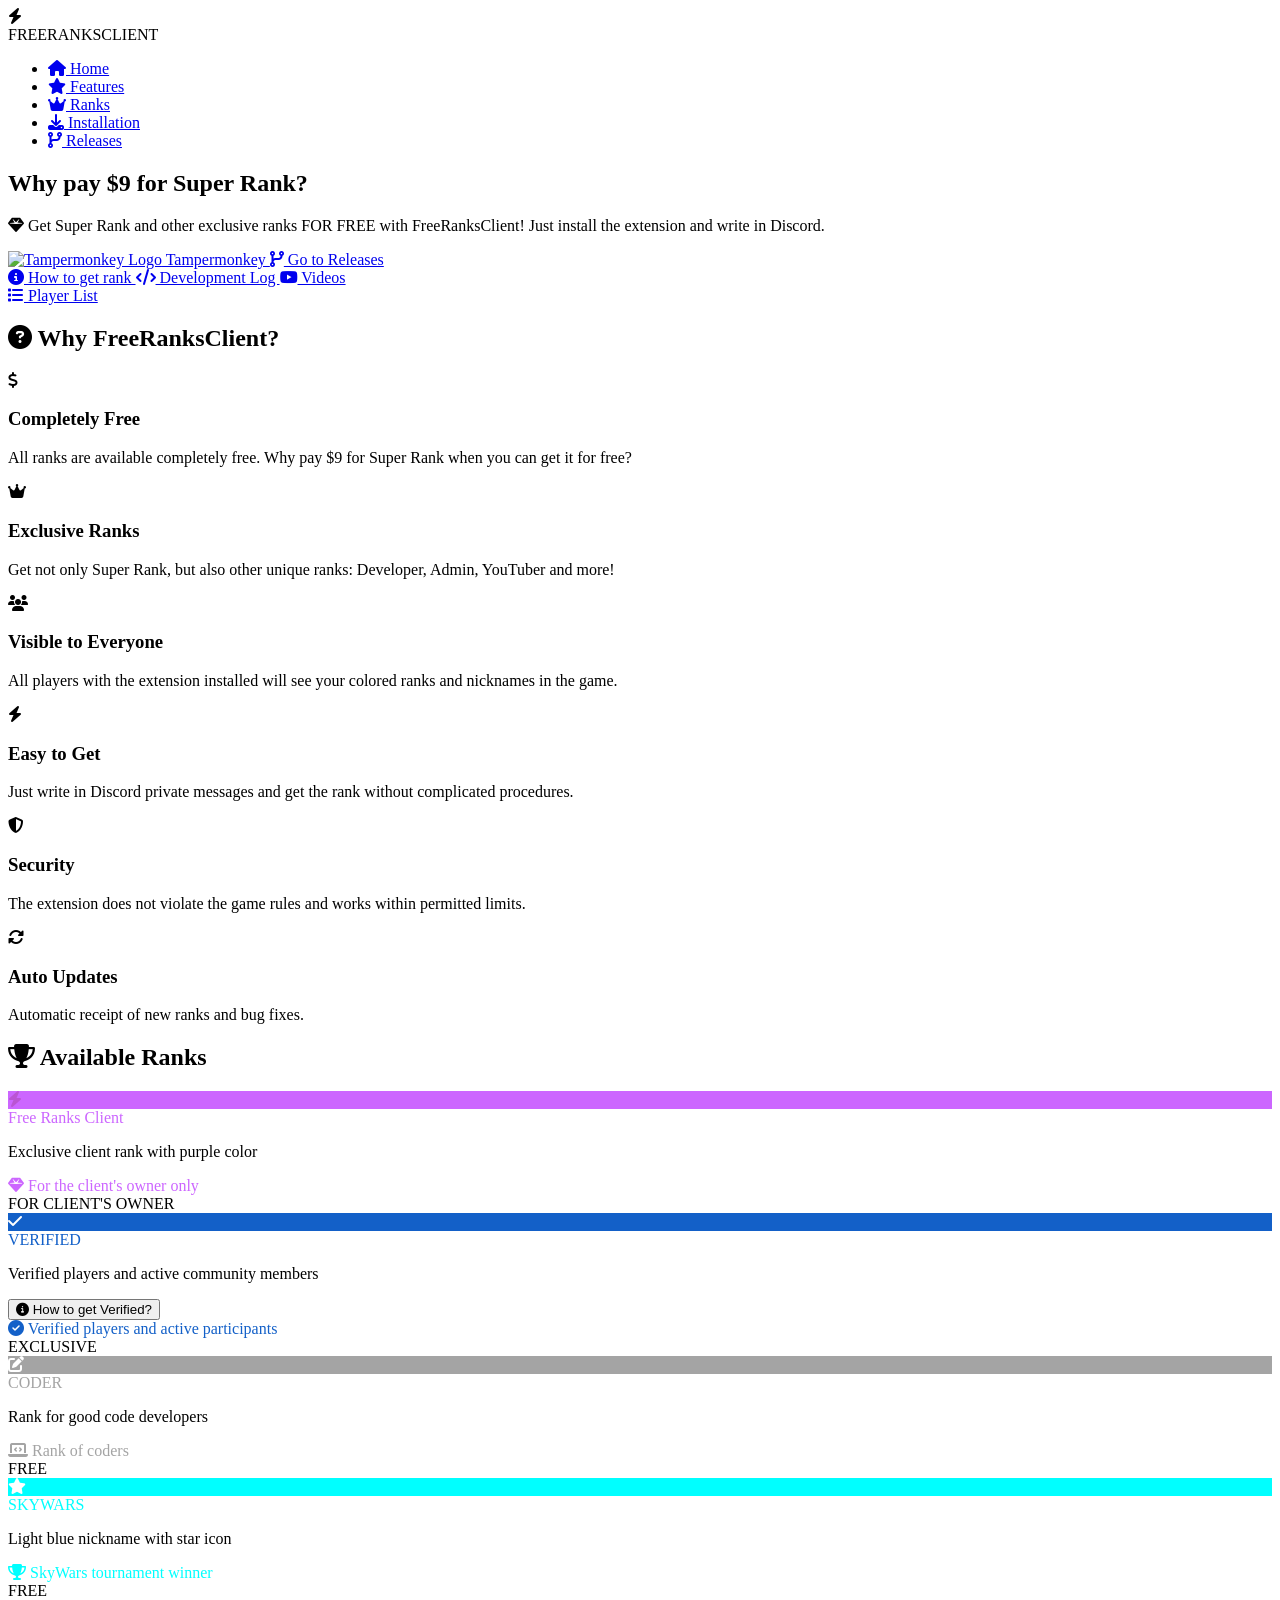
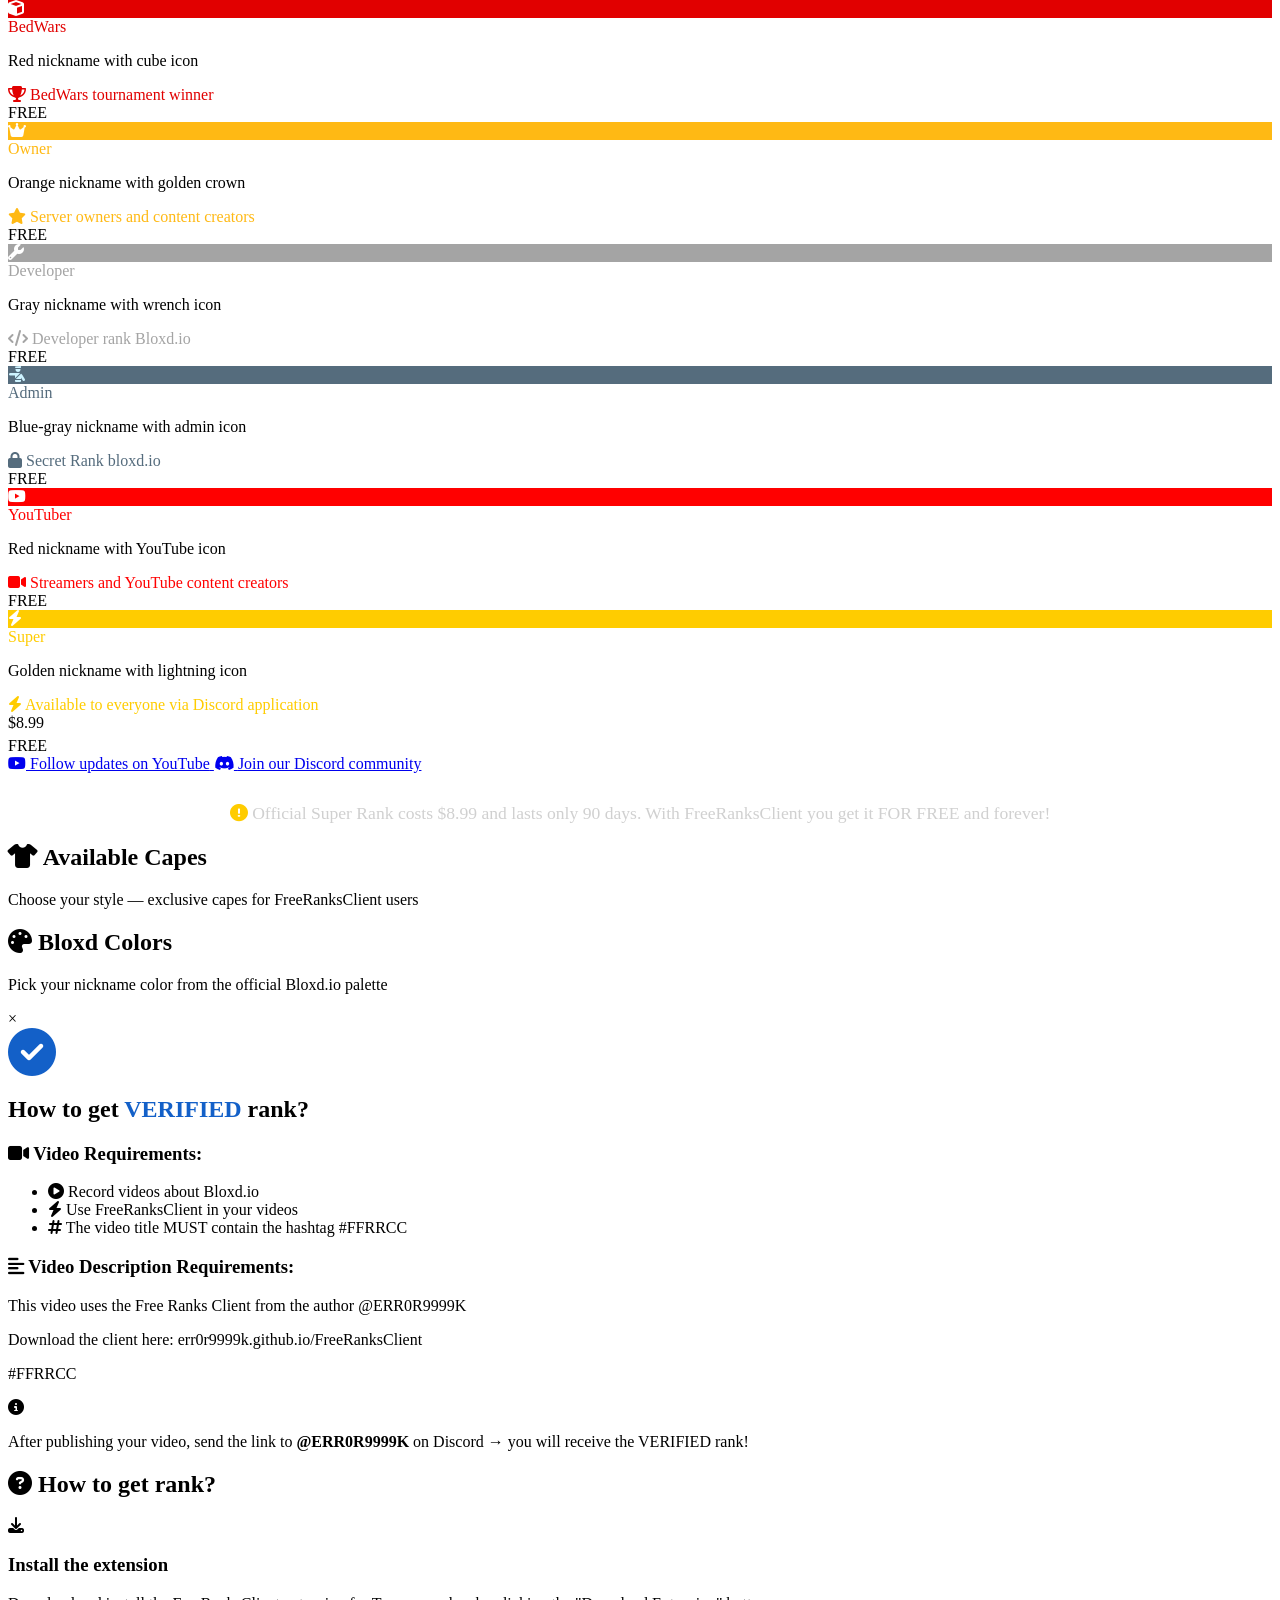
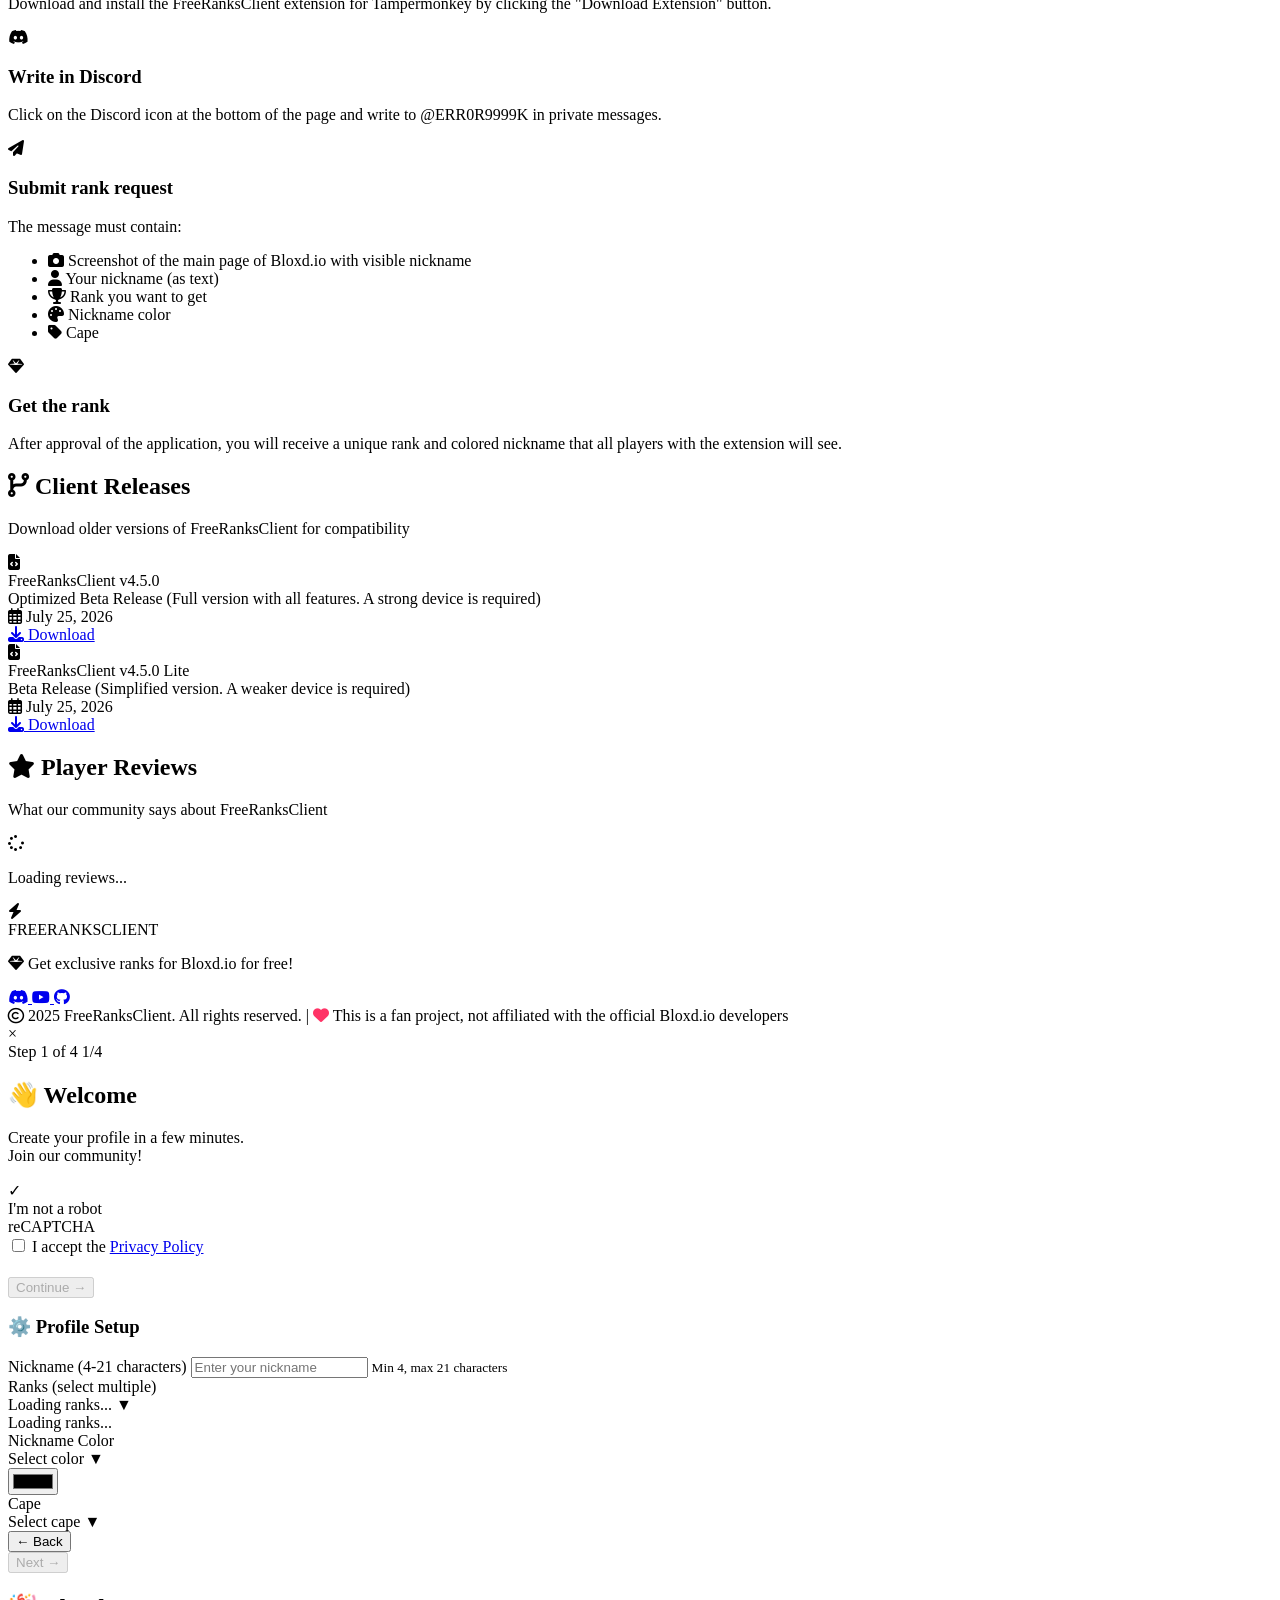
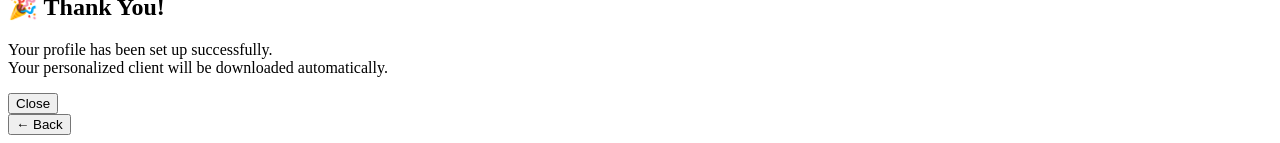
==== commit 78fe4262: "Add files via upload" ====
--- a/index.html
+++ b/index.html
@@ -4,7 +4,7 @@
     <meta charset="UTF-8">
     <meta name="viewport" content="width=device-width, initial-scale=1.0">
     <title>FreeRanksClient</title>
-    <link rel="stylesheet" href="index.css">
+    <link rel="stylesheet" href="assets/css/index.css">
     <link rel="icon" type="image/png" href="assets/images/FreeRanksClient.png">
     <link rel="stylesheet" href="https://cdnjs.cloudflare.com/ajax/libs/font-awesome/6.4.0/css/all.min.css">
 </head>
@@ -500,184 +500,135 @@
         </div>
     </footer>
 	
-<!-- ===== НОВЫЙ DOWNLOAD MODAL (4 ШАГА) ===== -->
-<div id="download-modal" class="modal">
-    <div class="modal-content download-modal-content">
-        <span class="modal-close" onclick="closeDownloadModal()">&times;</span>
+<!-- Registration Modal -->
+<div id="registration-modal" class="modal">
+    <div class="modal-content registration-modal-content">
+        <span class="modal-close" onclick="closeRegistrationModal()">&times;</span>
         
-        <!-- Прогресс -->
-        <div class="modal-progress-wrap">
-            <div class="modal-progress-bar" id="modalProgress"></div>
-        </div>
-        <div class="modal-progress-text">
-            <span id="modalStepLabel">Шаг 1 из 4</span>
-            <span class="modal-step-indicator" id="modalStepIndicator">1/4</span>
-        </div>
-
-        <!-- Слайдер -->
-        <div class="modal-slider-wrapper">
-            <div class="modal-slider" id="modalSlider">
-
-                <!-- ===== ШАГ 1: Добро пожаловать ===== -->
-                <div class="modal-page page-welcome" data-step="0">
-                    <div class="icon-big"><i class="fas fa-shield-alt"></i></div>
-                    <h2>Безопасная загрузка</h2>
-                    <p>Перед скачиванием клиента заполните данные о себе.<br>Это займёт всего минуту!</p>
-                    <button class="btn-modal btn-modal-primary" id="modalNext1">
-                        <i class="fas fa-arrow-right"></i> Начать регистрацию
-                    </button>
-                    <div class="privacy-note">
-                        <i class="fas fa-lock"></i> Ваши данные защищены. 
-                        <a href="privacy.html" target="_blank">Политика конфиденциальности</a>
-                    </div>
-                </div>
-
-                <!-- ===== ШАГ 2: Регистрация ===== -->
-                <div class="modal-page" data-step="1">
-                    <h3><i class="fas fa-user-plus"></i> Регистрация</h3>
-                    <p class="sub-text">Заполните данные, которые будут использоваться в клиенте</p>
-
-                    <div class="form-group">
-                        <label><i class="fas fa-user"></i> Ник в Bloxd.io</label>
-                        <input type="text" id="regNickname" placeholder="Ваш ник из игры">
-                    </div>
-
-                    <div class="form-group">
-                        <label><i class="fas fa-trophy"></i> Ранг</label>
-                        <div class="custom-select" id="rankSelect">
-                            <div class="custom-select-trigger">
-                                <span class="selected-text placeholder">Выберите ранг</span>
-                                <span class="arrow"><i class="fas fa-chevron-down"></i></span>
+        <div class="registration-body">
+            <!-- Progress Bar -->
+            <div class="progress-wrap">
+                <div class="progress-bar" id="regProgressBar" style="width: 0%;"></div>
+            </div>
+            <div class="progress-text">
+                <span id="regStepLabel">Step 1 of 4</span>
+                <span class="step-indicator" id="regStepIndicator">1/4</span>
+            </div>
+
+            <div class="slider-wrapper">
+                <div class="pages-slider" id="regSlider">
+                    <!-- PAGE 1: Welcome -->
+                    <div class="page welcome-page" data-step="0">
+                        <div class="content">
+                            <h2>👋 Welcome</h2>
+                            <p>Create your profile in a few minutes.<br>Join our community!</p>
+
+                            <div class="g-recaptcha" id="regRecaptchaWrapper">
+                                <div class="recaptcha-checkbox" id="regRecaptchaCheckbox">
+                                    <div class="checkbox-container">
+                                        <div class="checkmark">✓</div>
+                                    </div>
+                                    <div class="loading-spinner"></div>
+                                    <span class="checkbox-label">I'm not a robot</span>
+                                </div>
+                                <div class="recaptcha-logo-container">
+                                    <div class="recaptcha-logo-icon"></div>
+                                    <div class="recaptcha-logo-text">reCAPTCHA</div>
+                                </div>
                             </div>
-                            <div class="custom-select-dropdown">
-                                <div class="option" data-value="super"><span class="rank-icon">⚡</span> Super</div>
-                                <div class="option" data-value="youtuber"><span class="rank-icon">▶️</span> YouTuber</div>
-                                <div class="option" data-value="owner"><span class="rank-icon">👑</span> Owner</div>
-                                <div class="option" data-value="admin"><span class="rank-icon">🛡️</span> Admin</div>
-                                <div class="option" data-value="developer"><span class="rank-icon">🔧</span> Developer</div>
-                                <div class="option" data-value="coder"><span class="rank-icon">💻</span> Coder</div>
-                                <div class="option" data-value="skywars"><span class="rank-icon">⭐</span> SkyWars</div>
-                                <div class="option" data-value="bedwars"><span class="rank-icon">🧱</span> BedWars</div>
+
+                            <div class="privacy-check-wrap">
+                                <input type="checkbox" id="regPrivacyCheck">
+                                <label for="regPrivacyCheck">I accept the <a href="privacy.html" target="_blank">Privacy Policy</a></label>
                             </div>
                         </div>
-                    </div>
-
-                    <div class="form-group">
-                        <label><i class="fas fa-palette"></i> Цвет ника</label>
-                        <div class="custom-select" id="colorSelect">
-                            <div class="custom-select-trigger">
-                                <span class="selected-text placeholder">Выберите цвет</span>
-                                <span class="arrow"><i class="fas fa-chevron-down"></i></span>
+
+                        <div class="form-actions">
+                            <div class="left-buttons">
+                                <button class="btn-outline" id="regBackBtn0" disabled style="visibility:hidden;">← Back</button>
                             </div>
-                            <div class="custom-select-dropdown">
-                                <div class="option" data-value="Default"><span class="color-dot" style="background:#dff8ff;"></span> Default</div>
-                                <div class="option" data-value="Lemon"><span class="color-dot" style="background:#ffff66;"></span> Lemon</div>
-                                <div class="option" data-value="Sprout"><span class="color-dot" style="background:#b3ff66;"></span> Sprout</div>
-                                <div class="option" data-value="Neon"><span class="color-dot" style="background:#66ff66;"></span> Neon</div>
-                                <div class="option" data-value="Mint"><span class="color-dot" style="background:#66ffb3;"></span> Mint</div>
-                                <div class="option" data-value="Cyan"><span class="color-dot" style="background:#66ffff;"></span> Cyan</div>
-                                <div class="option" data-value="Azure"><span class="color-dot" style="background:#66bcff;"></span> Azure</div>
-                                <div class="option" data-value="Orchid"><span class="color-dot" style="background:#cc66ff;"></span> Orchid</div>
-                                <div class="option" data-value="Bubblegum"><span class="color-dot" style="background:#ff80bb;"></span> Bubblegum</div>
-                                <div class="option" data-value="Coral"><span class="color-dot" style="background:#ff6666;"></span> Coral</div>
-                                <div class="option" data-value="Apricot"><span class="color-dot" style="background:#ffaa66;"></span> Apricot</div>
-                                <div class="option" data-value="custom"><span class="color-dot" style="background:linear-gradient(135deg,#ff6b6b,#ffd93d,#6bcb77,#4d96ff);"></span> ✨ Custom</div>
+                            <button class="btn-primary" id="regNextBtn1" disabled>Continue →</button>
+                        </div>
+                    </div>
+
+                    <!-- PAGE 2: Profile Setup -->
+                    <div class="page form-page" data-step="1">
+                        <div class="content">
+                            <h3>⚙️ Profile Setup</h3>
+                            
+                            <div class="form-fields">
+                                <div class="field-group">
+                                    <label for="regNickname">Nickname (4-21 characters)</label>
+                                    <input type="text" id="regNickname" placeholder="Enter your nickname" value="">
+                                    <small>Min 4, max 21 characters</small>
+                                </div>
+
+                                <div class="field-group">
+                                    <label>Ranks (select multiple)</label>
+                                    <div class="custom-select-wrap" data-select="rank" data-multiple="true">
+                                        <div class="custom-select-trigger">
+                                            <span class="selected-text">Loading ranks...</span>
+                                            <span class="arrow">▼</span>
+                                        </div>
+                                        <div class="custom-options" id="regRankOptions">
+                                            <div class="loading-text">Loading ranks...</div>
+                                        </div>
+                                    </div>
+                                </div>
+
+                                <div class="field-group">
+                                    <label>Nickname Color</label>
+                                    <div class="custom-select-wrap" data-select="color">
+                                        <div class="custom-select-trigger">
+                                            <span class="selected-text">Select color</span>
+                                            <span class="arrow">▼</span>
+                                        </div>
+                                        <div class="custom-options" id="regColorOptions"></div>
+                                    </div>
+                                    <input type="color" id="regHiddenColorPicker" class="hidden-color-picker">
+                                </div>
+
+                                <div class="field-group">
+                                    <label>Cape</label>
+                                    <div class="custom-select-wrap" data-select="cape">
+                                        <div class="custom-select-trigger">
+                                            <span class="selected-text">Select cape</span>
+                                            <span class="arrow">▼</span>
+                                        </div>
+                                        <div class="custom-options" id="regCapeOptions"></div>
+                                    </div>
+                                </div>
                             </div>
                         </div>
-                        <div class="custom-color-row" id="customColorRow" style="display:none;">
-                            <input type="color" id="customColorPicker" value="#cc66ff">
-                            <input type="text" id="customColorHex" placeholder="#RRGGBB" value="#cc66ff">
+
+                        <div class="form-actions">
+                            <div class="left-buttons">
+                                <button class="btn-outline" id="regBackBtn1">← Back</button>
+                            </div>
+                            <button class="btn-success" id="regNextBtn2" disabled>Next →</button>
                         </div>
                     </div>
 
-                    <div class="form-group">
-                        <label><i class="fas fa-tshirt"></i> Накидка (Cape)</label>
-                        <div class="custom-select" id="capeSelect">
-                            <div class="custom-select-trigger">
-                                <span class="selected-text placeholder">Выберите накидку</span>
-                                <span class="arrow"><i class="fas fa-chevron-down"></i></span>
-                            </div>
-                            <div class="custom-select-dropdown">
-                                <div class="option" data-value="frc"><span class="rank-icon">⚡</span> FRC</div>
-                                <div class="option" data-value="tiktok"><span class="rank-icon">🎵</span> TikTok</div>
-                                <div class="option" data-value="emerald"><span class="rank-icon">💎</span> Emerald</div>
-                                <div class="option" data-value="usa"><span class="rank-icon">🇺🇸</span> USA</div>
-                                <div class="option" data-value="vortex"><span class="rank-icon">🌀</span> Vortex</div>
+                    <!-- PAGE 3: Thank You -->
+                    <div class="page thanks-page" data-step="2">
+                        <div class="content">
+                            <h2>🎉 Thank You!</h2>
+                            <p>Your profile has been set up successfully.<br>Your personalized client will be downloaded automatically.</p>
+                            <button class="btn-close-modal" id="regCloseModalBtn">Close</button>
+                        </div>
+                        <div class="form-actions" style="justify-content:center;">
+                            <div class="left-buttons">
+                                <button class="btn-outline" id="regBackBtn2">← Back</button>
                             </div>
                         </div>
                     </div>
-
-                    <div class="form-actions">
-                        <div class="left-btns">
-                            <button class="btn-modal btn-modal-outline" id="modalBack2">
-                                <i class="fas fa-arrow-left"></i> Назад
-                            </button>
-                        </div>
-                        <button class="btn-modal btn-modal-primary" id="modalNext2">
-                            Далее <i class="fas fa-arrow-right"></i>
-                        </button>
-                    </div>
-                </div>
-
-                <!-- ===== ШАГ 3: Комментарий ===== -->
-                <div class="modal-page" data-step="2">
-                    <h3><i class="fas fa-comment"></i> Комментарий</h3>
-                    <p class="sub-text">Оставьте комментарий или используйте заготовку (опционально)</p>
-
-                    <div class="comment-templates">
-                        <button class="comment-template-btn" data-template="review">
-                            <i class="fas fa-star"></i> Отзыв
-                        </button>
-                        <button class="comment-template-btn" data-template="update">
-                            <i class="fas fa-sync-alt"></i> Заменить ник
-                        </button>
-                    </div>
-
-                    <div class="form-group">
-                        <label><i class="fas fa-pen"></i> Комментарий</label>
-                        <textarea id="regComment" placeholder="Напишите что-нибудь..."></textarea>
-                    </div>
-
-                    <div class="form-actions">
-                        <div class="left-btns">
-                            <button class="btn-modal btn-modal-outline" id="modalBack3">
-                                <i class="fas fa-arrow-left"></i> Назад
-                            </button>
-                        </div>
-                        <button class="btn-modal btn-modal-primary" id="modalNext3">
-                            Далее <i class="fas fa-arrow-right"></i>
-                        </button>
-                    </div>
-                </div>
-
-                <!-- ===== ШАГ 4: Благодарность ===== -->
-                <div class="modal-page page-thanks" data-step="3">
-                    <div class="icon-big"><i class="fas fa-check-circle"></i></div>
-                    <h2>Спасибо за регистрацию!</h2>
-                    <p>Клиент FreeRanksClient успешно настроен для вас.</p>
-                    <p class="thanks-sub">Установка начнётся автоматически через несколько секунд...</p>
-                    
-                    <div class="install-note">
-                        <i class="fas fa-download"></i>
-                        <span>Если установка не началась, нажмите кнопку ниже</span>
-                    </div>
-
-                    <button class="btn-modal btn-modal-success" id="modalDownloadBtn">
-                        <i class="fas fa-download"></i> Скачать клиент
-                    </button>
-
-                    <div class="privacy-note" style="margin-top: 15px;">
-                        <i class="fas fa-lock"></i> Ваши данные в безопасности. 
-                        <a href="privacy.html" target="_blank">Политика конфиденциальности</a>
-                    </div>
-                </div>
-
+                </div>
             </div>
         </div>
     </div>
 </div>
 
-    <script src="particles.js"></script>
-    <script src="index.js"></script>
+    <script src="assets/js/particles.js"></script>
+    <script src="assets/js/index.js"></script>
 </body>
 </html>
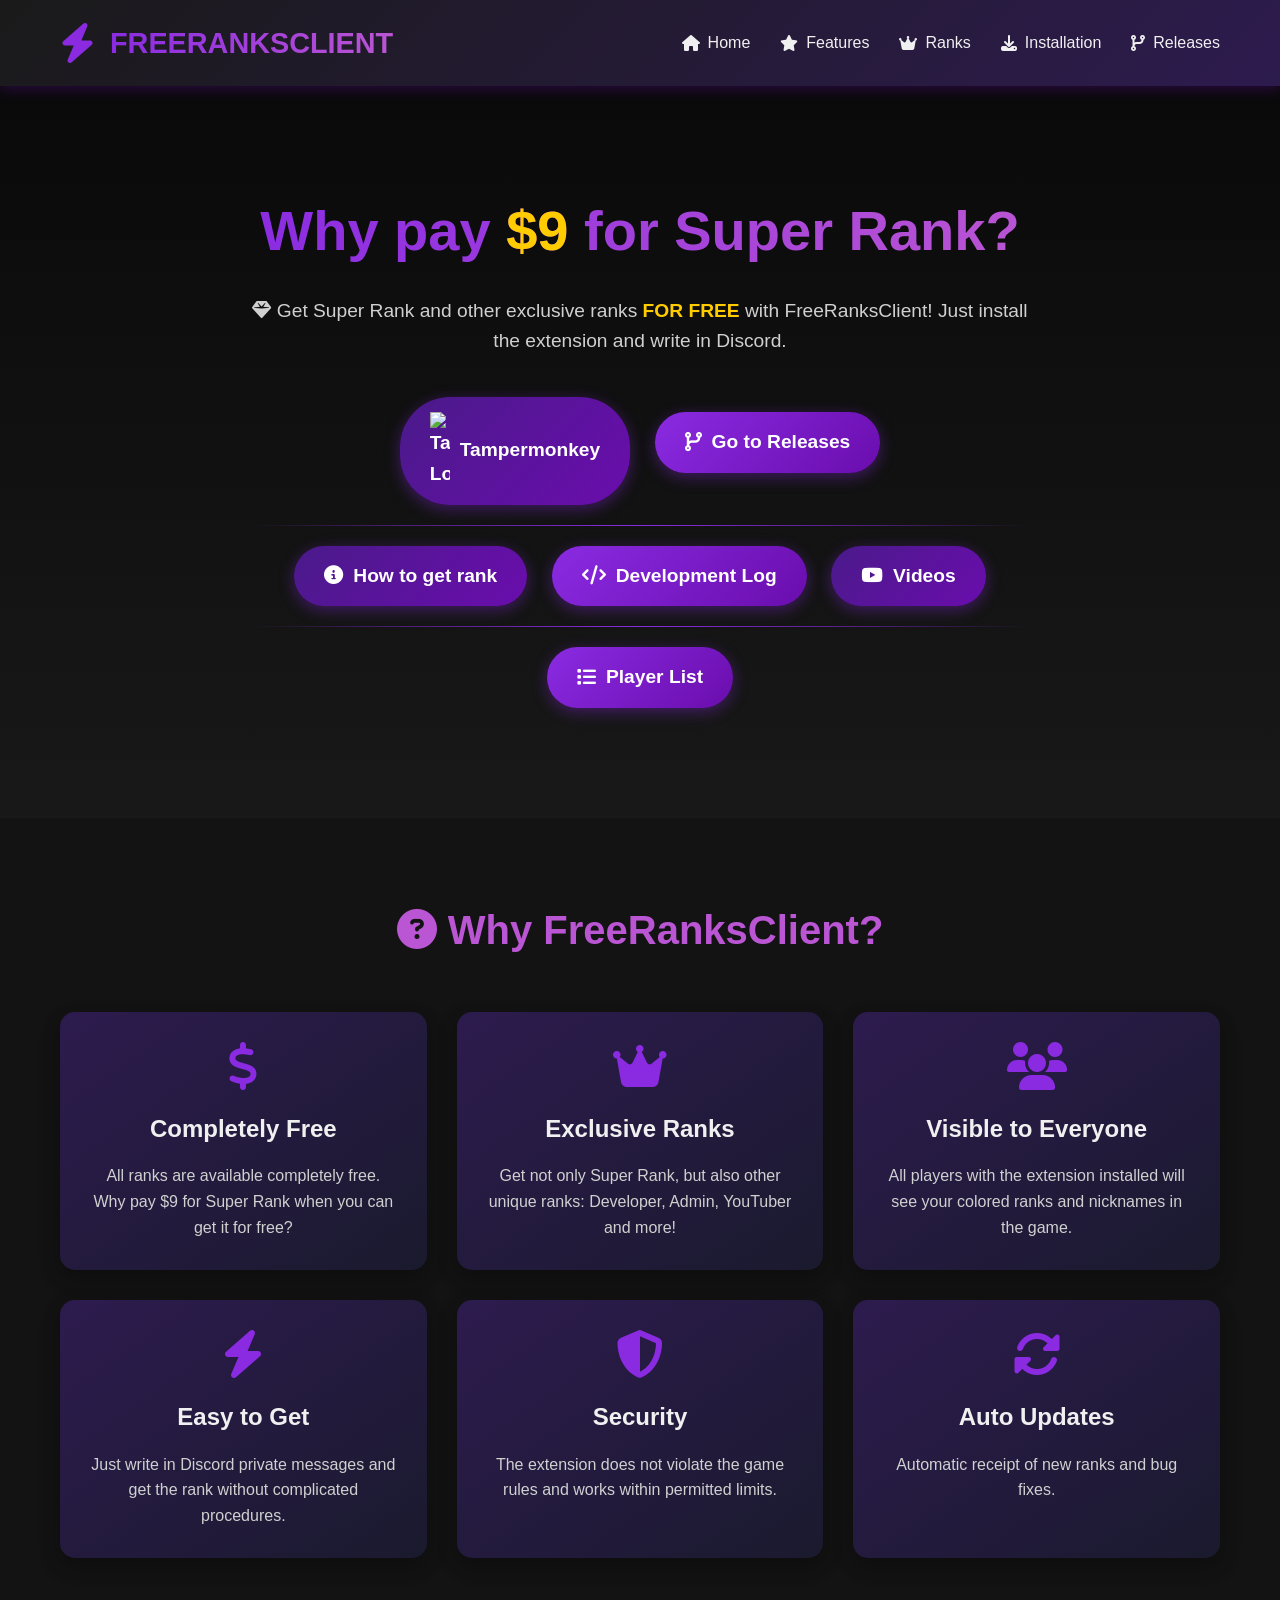
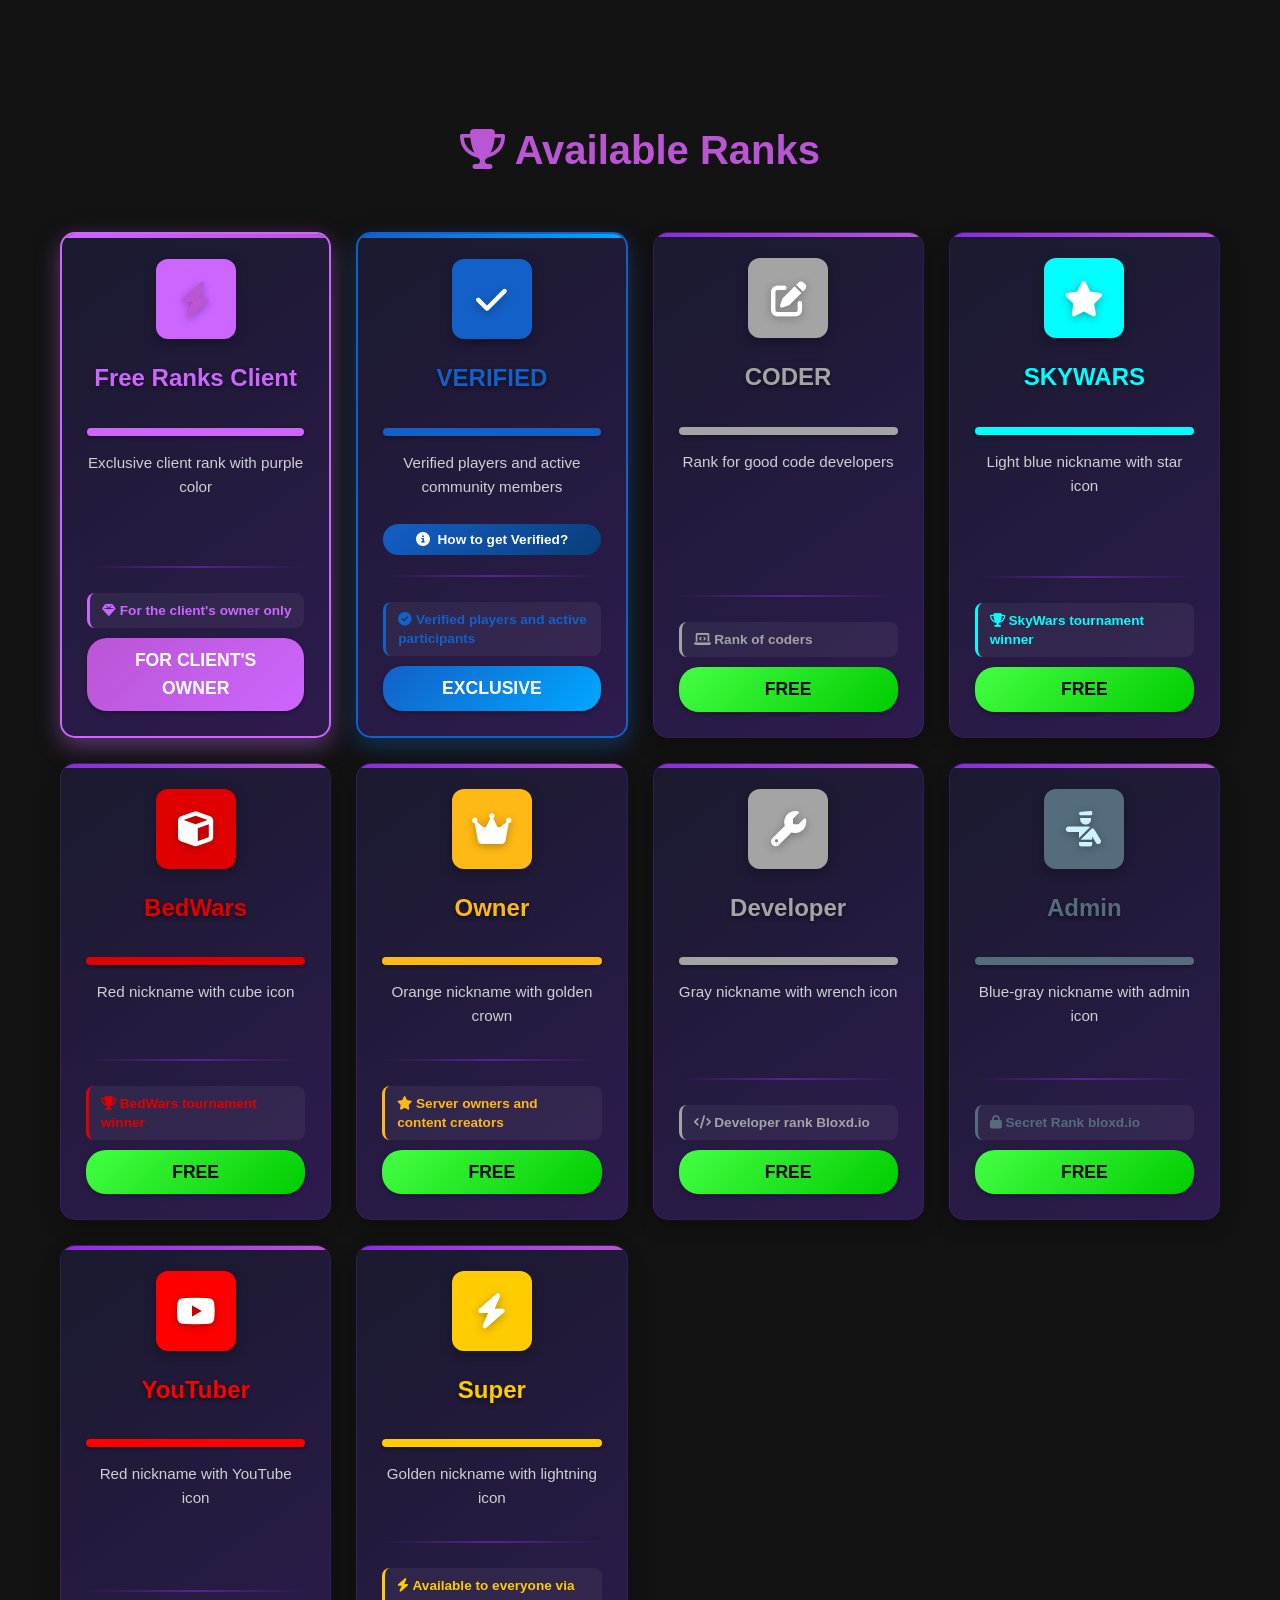
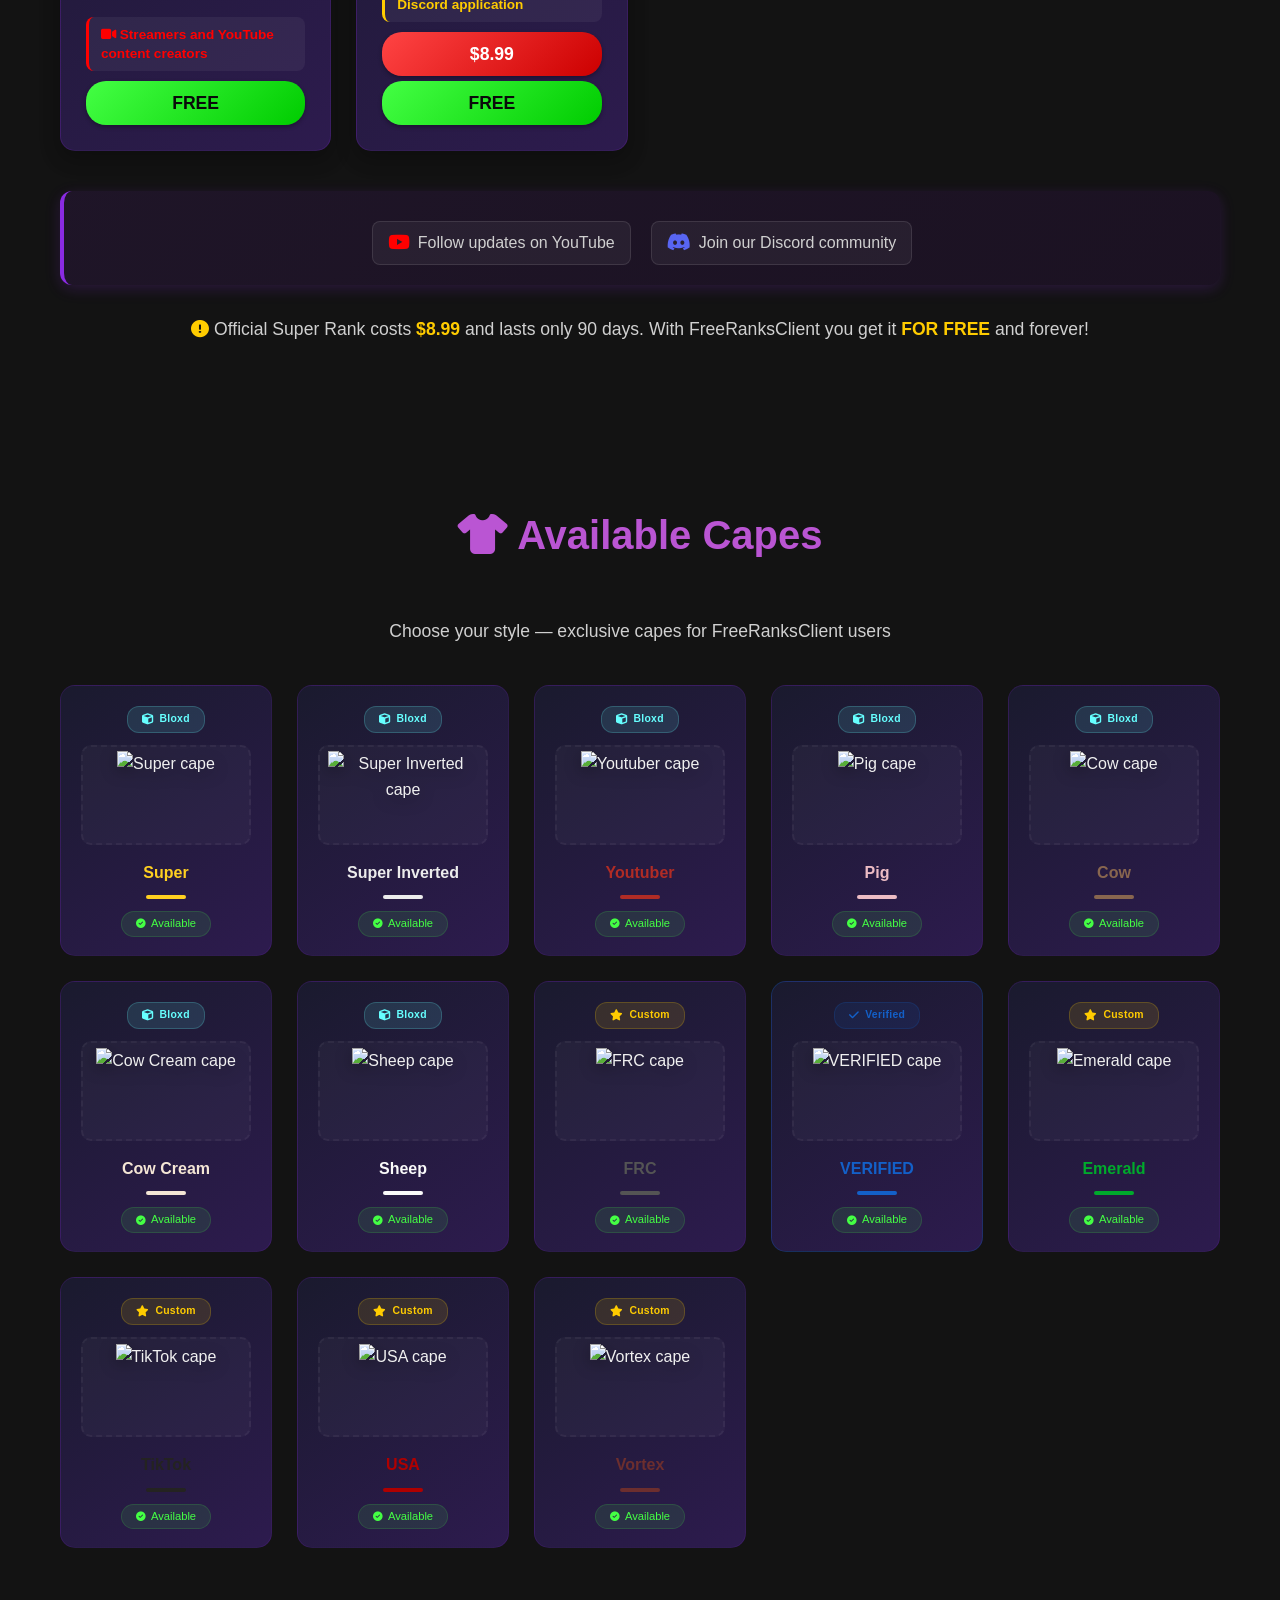
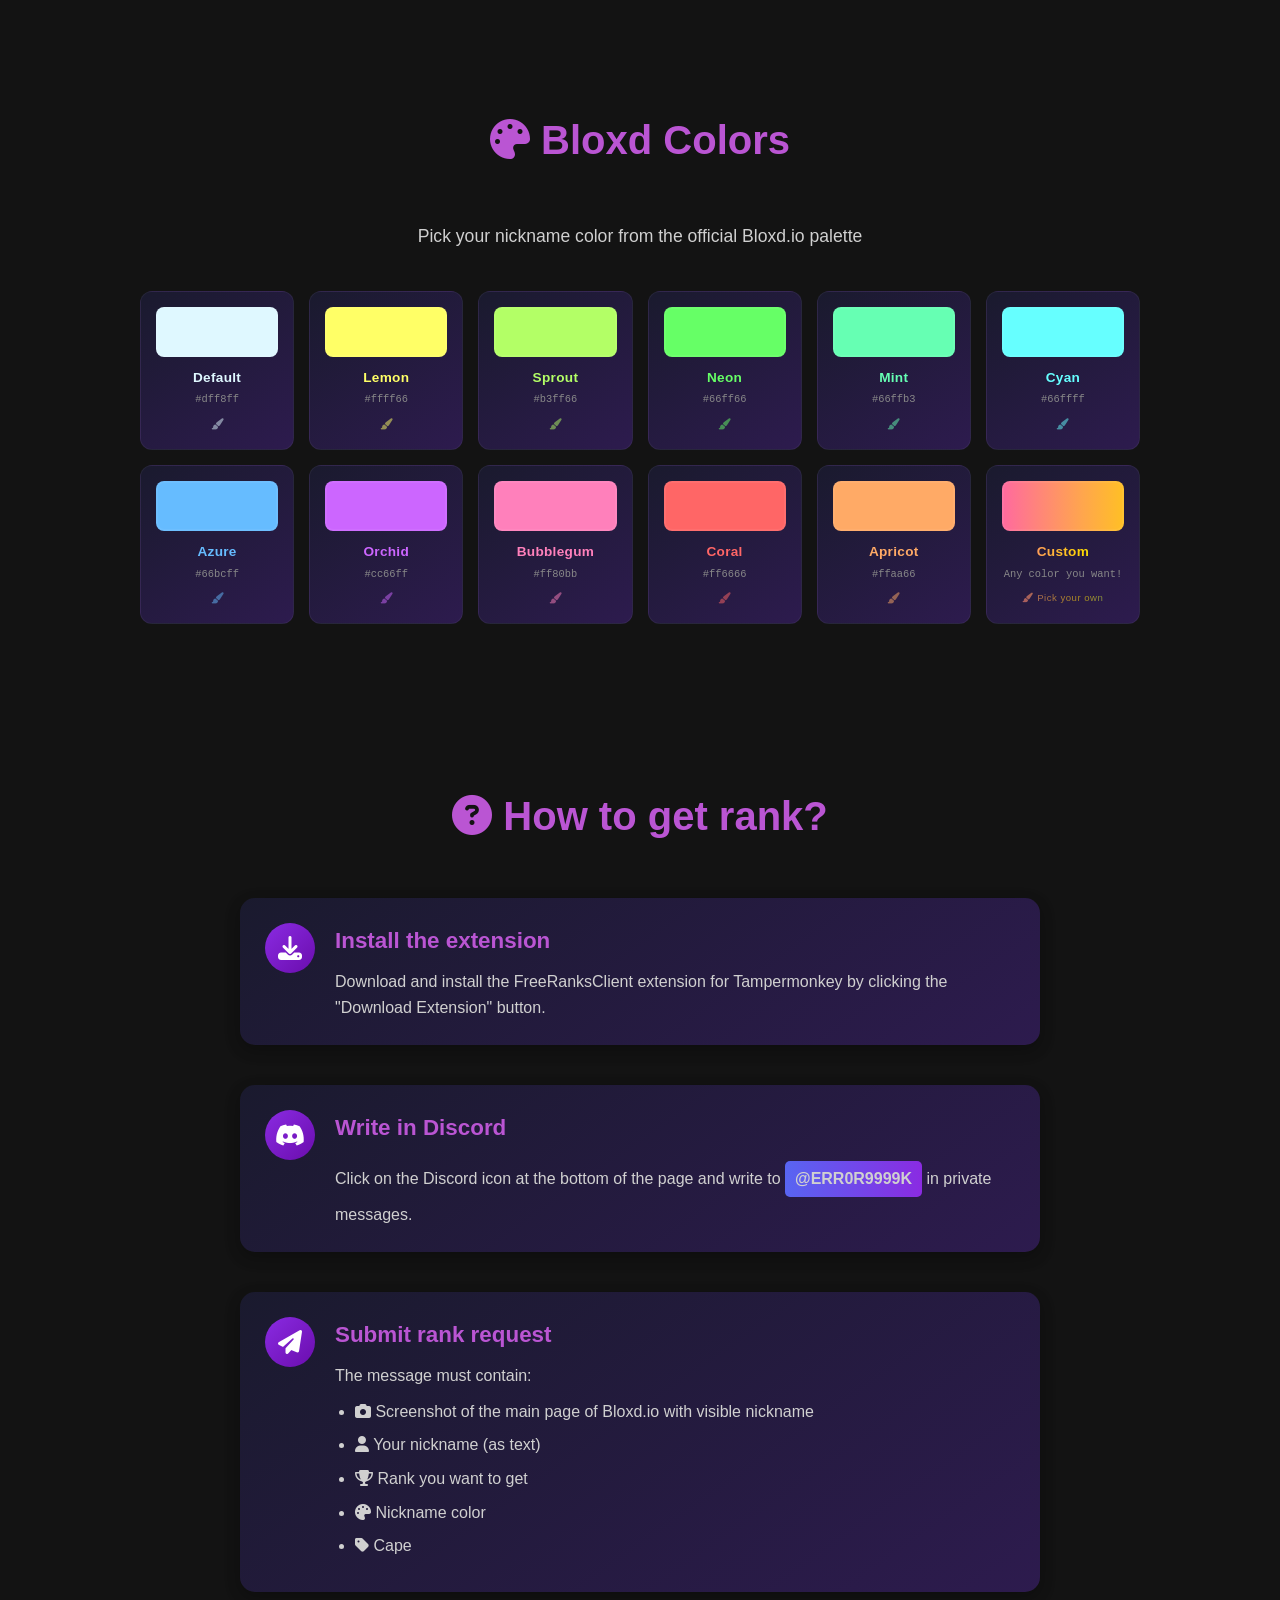
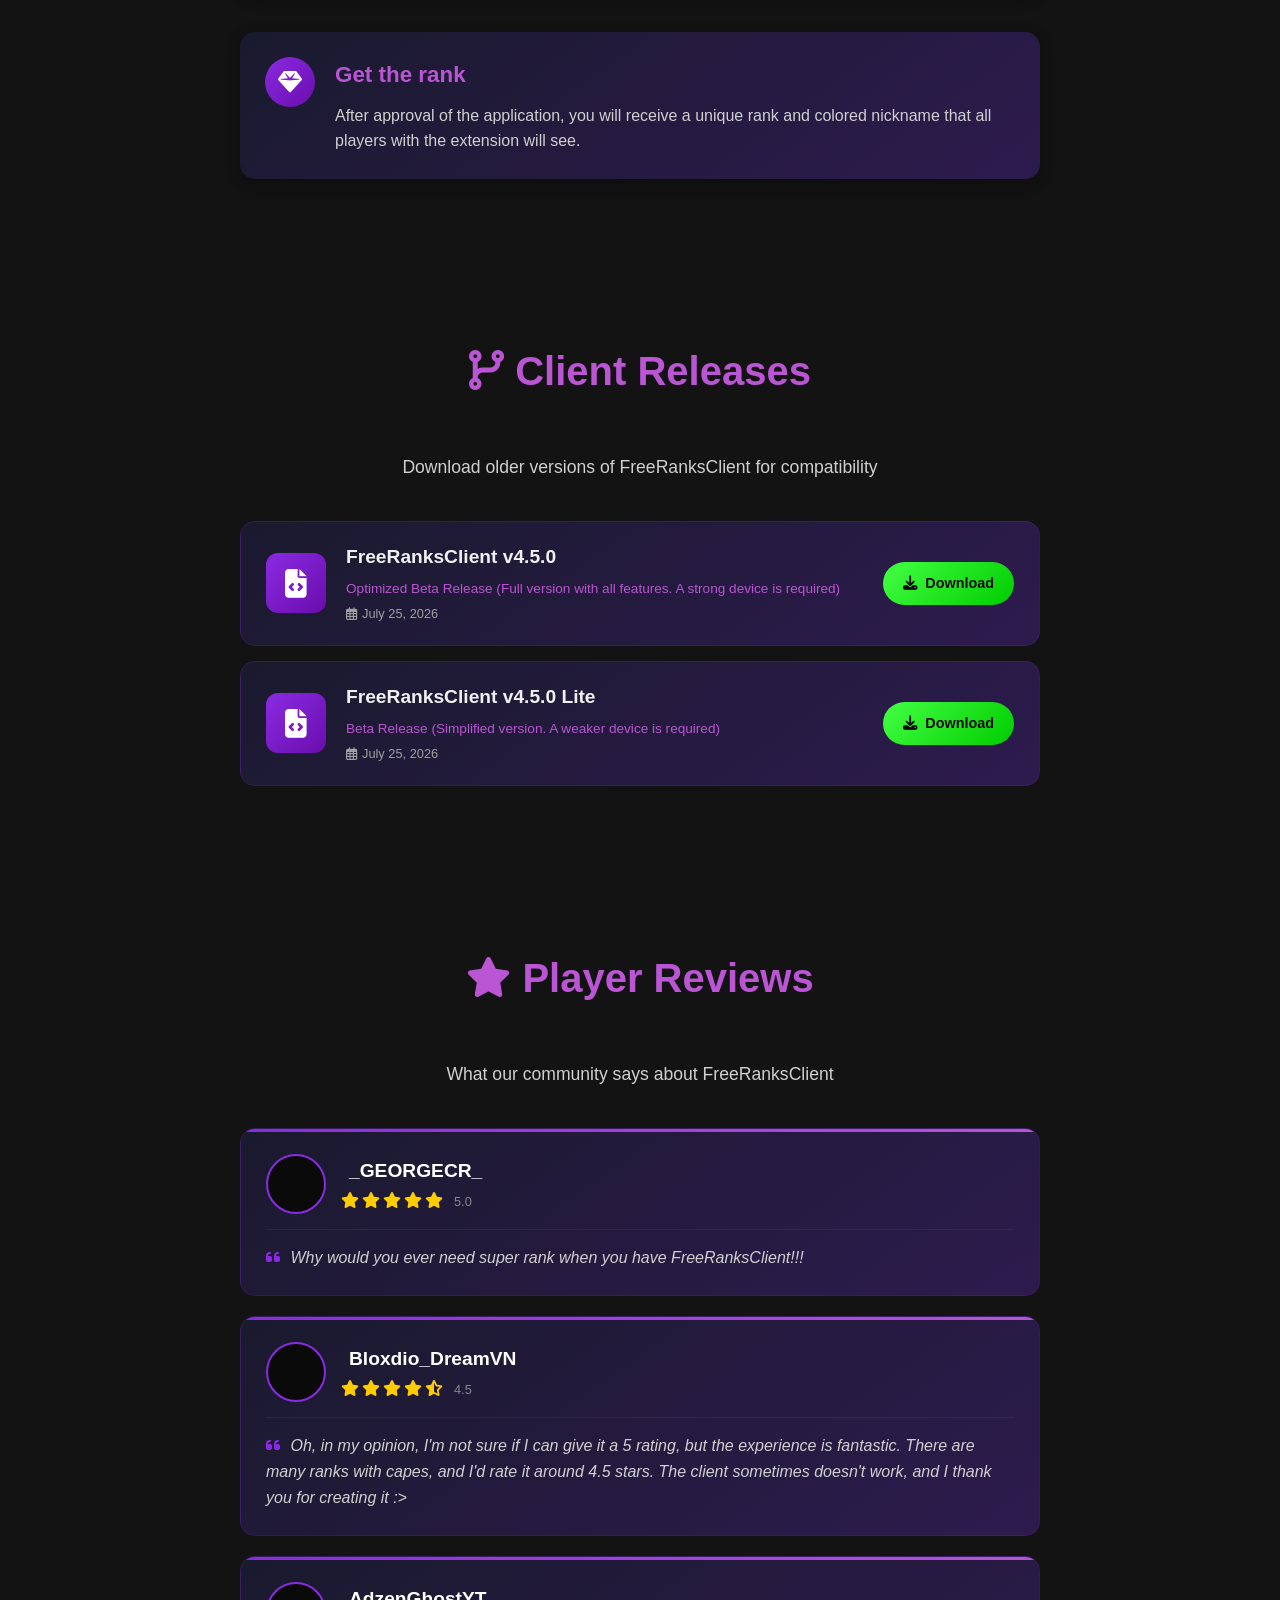
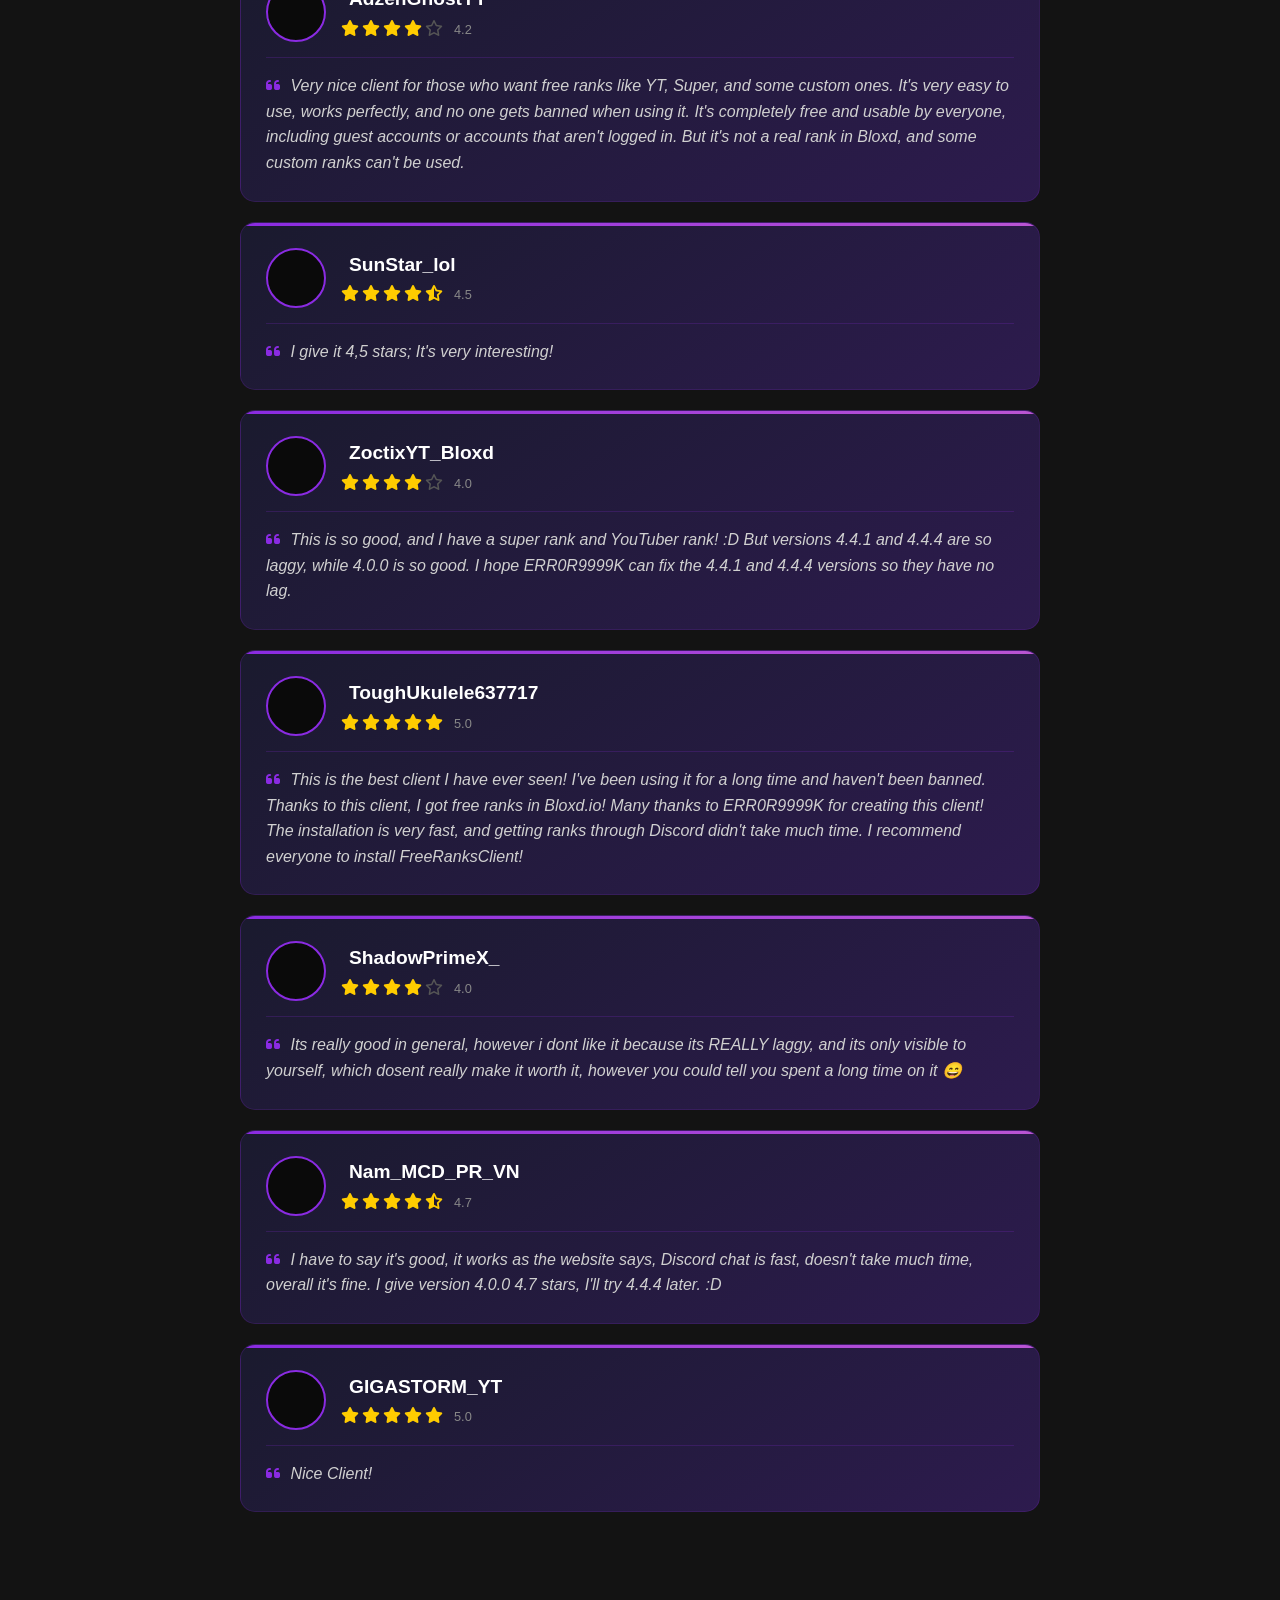
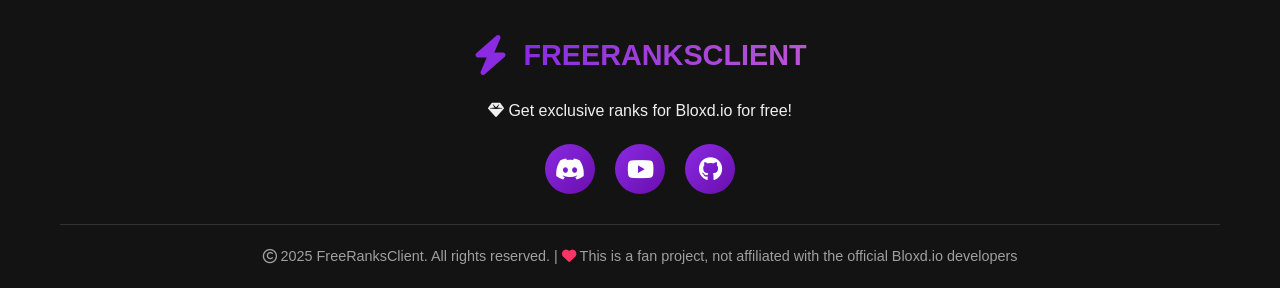
==== commit 45a41314: "Add files via upload" ====
--- a/index.html
+++ b/index.html
@@ -500,133 +500,52 @@
         </div>
     </footer>
 	
-<!-- Registration Modal -->
-<div id="registration-modal" class="modal">
-    <div class="modal-content registration-modal-content">
-        <span class="modal-close" onclick="closeRegistrationModal()">&times;</span>
-        
-        <div class="registration-body">
-            <!-- Progress Bar -->
-            <div class="progress-wrap">
-                <div class="progress-bar" id="regProgressBar" style="width: 0%;"></div>
-            </div>
-            <div class="progress-text">
-                <span id="regStepLabel">Step 1 of 4</span>
-                <span class="step-indicator" id="regStepIndicator">1/4</span>
-            </div>
-
-            <div class="slider-wrapper">
-                <div class="pages-slider" id="regSlider">
-                    <!-- PAGE 1: Welcome -->
-                    <div class="page welcome-page" data-step="0">
-                        <div class="content">
-                            <h2>👋 Welcome</h2>
-                            <p>Create your profile in a few minutes.<br>Join our community!</p>
-
-                            <div class="g-recaptcha" id="regRecaptchaWrapper">
-                                <div class="recaptcha-checkbox" id="regRecaptchaCheckbox">
-                                    <div class="checkbox-container">
-                                        <div class="checkmark">✓</div>
-                                    </div>
-                                    <div class="loading-spinner"></div>
-                                    <span class="checkbox-label">I'm not a robot</span>
-                                </div>
-                                <div class="recaptcha-logo-container">
-                                    <div class="recaptcha-logo-icon"></div>
-                                    <div class="recaptcha-logo-text">reCAPTCHA</div>
-                                </div>
-                            </div>
-
-                            <div class="privacy-check-wrap">
-                                <input type="checkbox" id="regPrivacyCheck">
-                                <label for="regPrivacyCheck">I accept the <a href="privacy.html" target="_blank">Privacy Policy</a></label>
-                            </div>
-                        </div>
-
-                        <div class="form-actions">
-                            <div class="left-buttons">
-                                <button class="btn-outline" id="regBackBtn0" disabled style="visibility:hidden;">← Back</button>
-                            </div>
-                            <button class="btn-primary" id="regNextBtn1" disabled>Continue →</button>
-                        </div>
-                    </div>
-
-                    <!-- PAGE 2: Profile Setup -->
-                    <div class="page form-page" data-step="1">
-                        <div class="content">
-                            <h3>⚙️ Profile Setup</h3>
-                            
-                            <div class="form-fields">
-                                <div class="field-group">
-                                    <label for="regNickname">Nickname (4-21 characters)</label>
-                                    <input type="text" id="regNickname" placeholder="Enter your nickname" value="">
-                                    <small>Min 4, max 21 characters</small>
-                                </div>
-
-                                <div class="field-group">
-                                    <label>Ranks (select multiple)</label>
-                                    <div class="custom-select-wrap" data-select="rank" data-multiple="true">
-                                        <div class="custom-select-trigger">
-                                            <span class="selected-text">Loading ranks...</span>
-                                            <span class="arrow">▼</span>
-                                        </div>
-                                        <div class="custom-options" id="regRankOptions">
-                                            <div class="loading-text">Loading ranks...</div>
-                                        </div>
-                                    </div>
-                                </div>
-
-                                <div class="field-group">
-                                    <label>Nickname Color</label>
-                                    <div class="custom-select-wrap" data-select="color">
-                                        <div class="custom-select-trigger">
-                                            <span class="selected-text">Select color</span>
-                                            <span class="arrow">▼</span>
-                                        </div>
-                                        <div class="custom-options" id="regColorOptions"></div>
-                                    </div>
-                                    <input type="color" id="regHiddenColorPicker" class="hidden-color-picker">
-                                </div>
-
-                                <div class="field-group">
-                                    <label>Cape</label>
-                                    <div class="custom-select-wrap" data-select="cape">
-                                        <div class="custom-select-trigger">
-                                            <span class="selected-text">Select cape</span>
-                                            <span class="arrow">▼</span>
-                                        </div>
-                                        <div class="custom-options" id="regCapeOptions"></div>
-                                    </div>
-                                </div>
-                            </div>
-                        </div>
-
-                        <div class="form-actions">
-                            <div class="left-buttons">
-                                <button class="btn-outline" id="regBackBtn1">← Back</button>
-                            </div>
-                            <button class="btn-success" id="regNextBtn2" disabled>Next →</button>
-                        </div>
-                    </div>
-
-                    <!-- PAGE 3: Thank You -->
-                    <div class="page thanks-page" data-step="2">
-                        <div class="content">
-                            <h2>🎉 Thank You!</h2>
-                            <p>Your profile has been set up successfully.<br>Your personalized client will be downloaded automatically.</p>
-                            <button class="btn-close-modal" id="regCloseModalBtn">Close</button>
-                        </div>
-                        <div class="form-actions" style="justify-content:center;">
-                            <div class="left-buttons">
-                                <button class="btn-outline" id="regBackBtn2">← Back</button>
-                            </div>
-                        </div>
-                    </div>
-                </div>
-            </div>
-        </div>
-    </div>
-</div>
+	<!-- Download Confirmation Modal -->
+	<div id="download-modal" class="modal">
+		<div class="modal-content download-modal-content">
+			<span class="modal-close" onclick="closeDownloadModal()">&times;</span>
+			<div class="download-modal-body">
+				<div class="download-modal-icon">
+					<i class="fas fa-shield-alt"></i>
+				</div>
+				<h2>Download Confirmation</h2>
+				<p class="download-modal-text">
+					Before downloading FreeRanksClient, please read the 
+					<a href="privacy.html" target="_blank" class="privacy-link">Privacy Policy</a> 
+					and confirm your agreement.
+				</p>
+				
+				<div class="download-checkbox-group">
+					<label class="download-checkbox-label">
+						<input type="checkbox" id="privacy-consent">
+						<span class="checkmark-custom"></span>
+						<span class="checkbox-text">
+							I agree to the <a href="privacy.html" target="_blank">Privacy Policy</a> of FreeRanksClient
+						</span>
+					</label>
+				</div>
+
+				<!-- reCAPTCHA -->
+				<div class="recaptcha-wrapper">
+					<div class="g-recaptcha" id="recaptcha-container">
+						<!-- reCAPTCHA will be inserted here via JS -->
+					</div>
+				</div>
+
+				<div class="download-modal-actions">
+					<button class="download-confirm-btn" id="confirm-download-btn" disabled>
+						<i class="fas fa-download"></i> Download
+					</button>
+					<button class="download-cancel-btn" onclick="closeDownloadModal()">
+						<i class="fas fa-times"></i> Cancel
+					</button>
+				</div>
+				<p class="download-modal-footnote">
+					<i class="fas fa-info-circle"></i> By clicking "Download", you confirm that you have read the Privacy Policy
+				</p>
+			</div>
+		</div>
+	</div>
 
     <script src="assets/js/particles.js"></script>
     <script src="assets/js/index.js"></script>
--- a/assets/css/index.css
+++ b/assets/css/index.css
@@ -0,0 +1,1721 @@
+#particle-canvas {
+    position: fixed;
+    top: 0;
+    left: 0;
+    width: 100%;
+    height: 100%;
+    z-index: -1;
+}
+
+@font-face {
+    font-family: 'Roboto';
+    src: url('https://fonts.gstatic.com/s/roboto/v30/KFOmCnqEu92Fr1Mu4mxK.woff2') format('woff2');
+    font-weight: normal;
+    font-style: normal;
+}
+
+@font-face {
+    font-family: 'Orbitron';
+    src: url('https://fonts.gstatic.com/s/orbitron/v25/yMJMMIlzdpvBhQQL_SC3X9yhF25-T1nyGy6BoWgz.woff2') format('woff2');
+    font-weight: normal;
+    font-style: normal;
+}
+
+/* Basic Styles */
+* {
+    margin: 0;
+    padding: 0;
+    box-sizing: border-box;
+}
+
+body {
+    font-family: 'Roboto', sans-serif;
+    background-color: #0a0a0a;
+    color: #f0f0f0;
+    line-height: 1.6;
+}
+
+.container {
+    max-width: 1200px;
+    margin: 0 auto;
+    padding: 0 20px;
+}
+
+/* Hat */
+header {
+    background: linear-gradient(135deg, #1a1a1a 0%, #2d1b4e 100%);
+    padding: 20px 0;
+    box-shadow: 0 4px 12px rgba(106, 13, 173, 0.3);
+    position: sticky;
+    top: 0;
+    z-index: 100;
+}
+
+.header-content {
+    display: flex;
+    justify-content: space-between;
+    align-items: center;
+}
+
+.logo {
+    display: flex;
+    align-items: center;
+    gap: 15px;
+}
+
+.logo-icon {
+    font-size: 2.5rem;
+    color: #8a2be2;
+}
+
+.logo-text {
+    font-family: 'Orbitron', sans-serif;
+    font-size: 1.8rem;
+    background: linear-gradient(90deg, #8a2be2, #ba55d3);
+    -webkit-background-clip: text;
+    background-clip: text;
+    color: transparent;
+    font-weight: bold;
+}
+
+nav ul {
+    display: flex;
+    list-style: none;
+    gap: 30px;
+}
+
+nav a {
+    color: #f0f0f0;
+    text-decoration: none;
+    font-weight: 500;
+    transition: color 0.3s;
+    display: flex;
+    align-items: center;
+    gap: 8px;
+    cursor: pointer;
+}
+
+nav a:hover {
+    color: #ba55d3;
+}
+
+/* Main banner */
+.hero {
+    background: linear-gradient(rgba(10, 10, 10, 0.85), rgba(26, 26, 26, 0.9));
+    padding: 100px 0;
+    text-align: center;
+}
+
+.hero-content {
+    max-width: 800px;
+    margin: 0 auto;
+}
+
+.hero h1 {
+    font-family: 'Orbitron', sans-serif;
+    font-size: 3.5rem;
+    margin-bottom: 20px;
+    background: linear-gradient(90deg, #8a2be2, #ba55d3);
+    -webkit-background-clip: text;
+    background-clip: text;
+    color: transparent;
+}
+
+.hero p {
+    font-size: 1.2rem;
+    margin-bottom: 30px;
+    color: #d0d0d0;
+}
+
+.highlight {
+    color: #ffcc00;
+    font-weight: bold;
+}
+
+.cta-button {
+    display: inline-flex;
+    align-items: center;
+    gap: 10px;
+    background: linear-gradient(135deg, #8a2be2, #6a0dad);
+    color: white;
+    padding: 15px 30px;
+    border-radius: 50px;
+    text-decoration: none;
+    font-weight: bold;
+    font-size: 1.2rem;
+    transition: transform 0.3s, box-shadow 0.3s;
+    box-shadow: 0 4px 15px rgba(138, 43, 226, 0.4);
+    margin: 10px;
+}
+
+.cta-button:hover {
+    transform: translateY(-3px);
+    box-shadow: 0 6px 20px rgba(138, 43, 226, 0.6);
+}
+
+.cta-button.secondary {
+    background: linear-gradient(135deg, #4a1a8a, #6a0dad);
+}
+
+.button-separator {
+    display: flex;
+    align-items: center;
+    justify-content: center;
+    position: relative;
+    z-index: 3;	
+    height: 1px;
+    background: linear-gradient(to right, 
+        transparent 0%, 
+        rgba(138, 43, 226, 0.5) 20%, 
+        rgba(138, 43, 226, 1) 50%, 
+        rgba(138, 43, 226, 0.5) 80%, 
+        transparent 100%);
+	margin: 10px 10px;
+}
+
+/* Features */
+.features {
+    padding: 80px 0;
+    background: rgba(26, 26, 26, 0.6);
+}
+
+.section-title {
+    text-align: center;
+    margin-bottom: 50px;
+    font-family: 'Orbitron', sans-serif;
+    font-size: 2.5rem;
+    color: #ba55d3;
+}
+
+.features-grid {
+    display: grid;
+    grid-template-columns: repeat(auto-fit, minmax(300px, 1fr));
+    gap: 30px;
+}
+
+.feature-card {
+    background: linear-gradient(145deg, #2d1b4e, #1a1a2e);
+    padding: 30px;
+    border-radius: 15px;
+    text-align: center;
+    box-shadow: 0 8px 20px rgba(0, 0, 0, 0.3);
+    transition: transform 0.3s;
+}
+
+.feature-card:hover {
+    transform: translateY(-10px);
+}
+
+.feature-icon {
+    font-size: 3rem;
+    color: #8a2be2;
+    margin-bottom: 20px;
+}
+
+.feature-card h3 {
+    font-size: 1.5rem;
+    margin-bottom: 15px;
+    color: #f0f0f0;
+}
+
+.feature-card p {
+    color: #d0d0d0;
+}
+
+/* Ranks */
+.ranks {
+    padding: 80px 0;
+    background: rgba(26, 26, 26, 0.6);
+}
+
+.ranks-container {
+    display: grid;
+    grid-template-columns: repeat(auto-fit, minmax(280px, 1fr));
+    gap: 25px;
+    margin-top: 40px;
+    max-width: 1200px;
+    margin-left: auto;
+    margin-right: auto;
+}
+
+.rank-card {
+    background: linear-gradient(145deg, #1a1a2e, #2d1b4e);
+    border-radius: 15px;
+    padding: 25px;
+    text-align: center;
+    box-shadow: 0 8px 20px rgba(0, 0, 0, 0.3);
+    transition: all 0.3s ease;
+    position: relative;
+    overflow: hidden;
+    border: 1px solid rgba(138, 43, 226, 0.2);
+    display: flex;
+    flex-direction: column;
+    height: 100%;
+}
+
+.rank-card::before {
+    content: '';
+    position: absolute;
+    top: 0;
+    left: 0;
+    right: 0;
+    height: 4px;
+    background: linear-gradient(90deg, #8a2be2, #ba55d3);
+}
+
+.rank-card:hover {
+    transform: translateY(-10px);
+    box-shadow: 0 15px 30px rgba(138, 43, 226, 0.4);
+    border-color: rgba(138, 43, 226, 0.5);
+}
+
+.rank-icon-container {
+    width: 80px;
+    height: 80px;
+    border-radius: 12px;
+    display: flex;
+    align-items: center;
+    justify-content: center;
+    margin: 0 auto 20px auto;
+    box-shadow: 0 4px 12px rgba(0, 0, 0, 0.3);
+    transition: all 0.3s ease;
+    position: relative;
+    overflow: hidden;
+}
+
+.rank-icon-container::before {
+    content: '';
+    position: absolute;
+    top: 0;
+    left: 0;
+    right: 0;
+    bottom: 0;
+    background: linear-gradient(135deg, rgba(255,255,255,0.1), rgba(255,255,255,0));
+    opacity: 0;
+    transition: opacity 0.3s ease;
+}
+
+.rank-card:hover .rank-icon-container {
+    transform: scale(1.1) rotate(5deg);
+    box-shadow: 0 6px 20px rgba(0, 0, 0, 0.4);
+}
+
+.rank-card:hover .rank-icon-container::before {
+    opacity: 1;
+}
+
+.rank-icon {
+    font-size: 2.2rem;
+    filter: drop-shadow(0 2px 4px rgba(0, 0, 0, 0.3));
+    position: relative;
+    z-index: 1;
+}
+
+.rank-svg-icon {
+    width: 60px;
+    height: 60px;
+    display: block;
+}
+
+.rank-name {
+    font-size: 1.5rem;
+    font-weight: bold;
+    margin-bottom: 15px;
+    font-family: 'Orbitron', sans-serif;
+    text-shadow: 0 2px 4px rgba(0, 0, 0, 0.5);
+}
+
+.rank-color {
+    height: 8px;
+    border-radius: 4px;
+    margin: 15px 0;
+    box-shadow: 0 2px 4px rgba(0, 0, 0, 0.3);
+}
+
+.rank-description {
+    font-size: 0.95rem;
+    color: #d0d0d0;
+    margin-bottom: 15px;
+    min-height: 40px;
+    flex-grow: 1;
+}
+
+/* Verified Rank Info Button */
+.rank-info-button {
+    margin: 10px 0 5px;
+}
+
+.info-btn {
+    background: linear-gradient(135deg, #1360c8, #0a3d7a);
+    color: white;
+    border: none;
+    padding: 8px 16px;
+    border-radius: 20px;
+    cursor: pointer;
+    font-size: 0.85rem;
+    font-weight: bold;
+    display: inline-flex;
+    align-items: center;
+    gap: 8px;
+    transition: all 0.3s ease;
+    width: 100%;
+    justify-content: center;
+}
+
+.info-btn:hover {
+    transform: translateY(-2px);
+    box-shadow: 0 4px 12px rgba(19, 96, 200, 0.4);
+    background: linear-gradient(135deg, #1a70d8, #0e4590);
+}
+
+/* Modal Window for Verified Rank */
+.modal {
+    display: none;
+    position: fixed;
+    top: 0;
+    left: 0;
+    width: 100%;
+    height: 100%;
+    background: rgba(0, 0, 0, 0.85);
+    z-index: 1000;
+    align-items: center;
+    justify-content: center;
+    backdrop-filter: blur(5px);
+}
+
+.modal-content {
+    background: linear-gradient(145deg, #1a1a2e, #2d1b4e);
+    border-radius: 20px;
+    padding: 30px;
+    max-width: 600px;
+    width: 90%;
+    position: relative;
+    border: 2px solid rgba(19, 96, 200, 0.5);
+    box-shadow: 0 20px 40px rgba(0, 0, 0, 0.4);
+}
+
+.modal-close {
+    position: absolute;
+    top: 15px;
+    right: 20px;
+    font-size: 2rem;
+    color: #a0a0a0;
+    cursor: pointer;
+    transition: color 0.3s;
+    line-height: 1;
+}
+
+.modal-close:hover {
+    color: #ff6b6b;
+}
+
+.verified-modal-content {
+    text-align: center;
+}
+
+.verified-modal-header {
+    margin-bottom: 25px;
+}
+
+.verified-modal-header h2 {
+    font-family: 'Orbitron', sans-serif;
+    margin-top: 15px;
+    color: #f0f0f0;
+}
+
+.verified-requirements {
+    text-align: left;
+}
+
+.verified-requirements h3 {
+    color: #1360c8;
+    margin: 20px 0 15px 0;
+    font-size: 1.2rem;
+    display: flex;
+    align-items: center;
+    gap: 10px;
+}
+
+.verified-requirements ul {
+    list-style: none;
+    padding-left: 0;
+}
+
+.verified-requirements li {
+    margin-bottom: 12px;
+    display: flex;
+    align-items: center;
+    gap: 10px;
+    color: #d0d0d0;
+}
+
+.verified-requirements li i {
+    width: 25px;
+    color: #1360c8;
+}
+
+.description-template {
+    background: rgba(0, 0, 0, 0.3);
+    padding: 15px;
+    border-radius: 10px;
+    border-left: 3px solid #1360c8;
+    margin: 10px 0;
+}
+
+.description-template p {
+    margin: 8px 0;
+    color: #d0d0d0;
+    font-family: monospace;
+    font-size: 0.9rem;
+}
+
+.verified-note {
+    background: rgba(19, 96, 200, 0.1);
+    padding: 15px;
+    border-radius: 10px;
+    margin-top: 20px;
+    display: flex;
+    align-items: center;
+    gap: 12px;
+    border: 1px solid rgba(19, 96, 200, 0.3);
+}
+
+.verified-note i {
+    font-size: 1.5rem;
+    color: #1360c8;
+}
+
+.verified-note p {
+    margin: 0;
+    color: #f0f0f0;
+}
+
+/* Releases Section */
+.releases {
+    padding: 80px 0;
+    background: rgba(26, 26, 26, 0.6);
+}
+
+.releases-subtitle {
+    text-align: center;
+    color: #d0d0d0;
+    margin-bottom: 40px;
+    font-size: 1.1rem;
+}
+
+.releases-list {
+    max-width: 800px;
+    margin: 0 auto;
+    display: flex;
+    flex-direction: column;
+    gap: 15px;
+}
+
+.release-card {
+    background: linear-gradient(145deg, #1a1a2e, #2d1b4e);
+    border-radius: 15px;
+    padding: 20px 25px;
+    display: flex;
+    align-items: center;
+    gap: 20px;
+    transition: transform 0.3s, box-shadow 0.3s;
+    border: 1px solid rgba(138, 43, 226, 0.2);
+}
+
+.release-card:hover {
+    transform: translateY(-3px);
+    box-shadow: 0 8px 20px rgba(138, 43, 226, 0.3);
+    border-color: rgba(138, 43, 226, 0.5);
+}
+
+.release-icon {
+    width: 60px;
+    height: 60px;
+    background: linear-gradient(135deg, #8a2be2, #6a0dad);
+    border-radius: 12px;
+    display: flex;
+    align-items: center;
+    justify-content: center;
+    font-size: 1.8rem;
+    color: white;
+    flex-shrink: 0;
+}
+
+.release-info {
+    flex: 1;
+}
+
+.release-name {
+    font-size: 1.2rem;
+    font-weight: bold;
+    color: #f0f0f0;
+    margin-bottom: 5px;
+    font-family: 'Orbitron', sans-serif;
+}
+
+.release-version {
+    font-size: 0.85rem;
+    color: #ba55d3;
+    margin-bottom: 5px;
+}
+
+.release-date {
+    font-size: 0.8rem;
+    color: #a0a0a0;
+    display: flex;
+    align-items: center;
+    gap: 5px;
+}
+
+.release-download {
+    flex-shrink: 0;
+}
+
+.release-btn {
+    background: linear-gradient(135deg, #44ff44, #00cc00);
+    color: #0a0a0a;
+    padding: 10px 20px;
+    border-radius: 25px;
+    text-decoration: none;
+    font-weight: bold;
+    font-size: 0.9rem;
+    display: inline-flex;
+    align-items: center;
+    gap: 8px;
+    transition: transform 0.3s, box-shadow 0.3s;
+}
+
+.release-btn:hover {
+    transform: translateY(-2px);
+    box-shadow: 0 4px 12px rgba(68, 255, 68, 0.4);
+}
+
+/* Responsive for releases */
+@media (max-width: 768px) {
+    .release-card {
+        flex-direction: column;
+        text-align: center;
+    }
+    
+    .release-info {
+        text-align: center;
+    }
+    
+    .release-date {
+        justify-content: center;
+    }
+    
+    .modal-content {
+        padding: 20px;
+        width: 95%;
+    }
+    
+    .description-template p {
+        font-size: 0.8rem;
+        word-break: break-word;
+    }
+}
+
+/* Reviews Section */
+.reviews {
+    padding: 80px 0;
+    background: rgba(26, 26, 26, 0.6);
+}
+
+.reviews-subtitle {
+    text-align: center;
+    color: #d0d0d0;
+    margin-bottom: 40px;
+    font-size: 1.1rem;
+}
+
+.reviews-container {
+    max-width: 800px;
+    margin: 0 auto;
+    display: flex;
+    flex-direction: column;
+    gap: 20px;
+}
+
+.reviews-loading {
+    text-align: center;
+    padding: 50px;
+    color: #ba55d3;
+}
+
+.reviews-loading i {
+    font-size: 2rem;
+    margin-bottom: 15px;
+}
+
+.review-card {
+    background: linear-gradient(145deg, #1a1a2e, #2d1b4e);
+    border-radius: 15px;
+    padding: 25px;
+    transition: transform 0.3s, box-shadow 0.3s;
+    border: 1px solid rgba(138, 43, 226, 0.2);
+    position: relative;
+    overflow: hidden;
+}
+
+.review-card::before {
+    content: '';
+    position: absolute;
+    top: 0;
+    left: 0;
+    right: 0;
+    height: 3px;
+    background: linear-gradient(90deg, #8a2be2, #ba55d3);
+}
+
+.review-card:hover {
+    transform: translateY(-5px);
+    box-shadow: 0 10px 25px rgba(138, 43, 226, 0.3);
+    border-color: rgba(138, 43, 226, 0.5);
+}
+
+.review-header {
+    display: flex;
+    align-items: center;
+    gap: 15px;
+    margin-bottom: 15px;
+    flex-wrap: wrap;
+}
+
+.review-avatar {
+    width: 60px;
+    height: 60px;
+    border-radius: 50%;
+    object-fit: cover;
+    border: 2px solid #8a2be2;
+    background: #0a0a0a;
+}
+
+.review-user-info {
+    flex: 1;
+}
+
+.review-user-name {
+    font-size: 1.2rem;
+    font-weight: bold;
+    margin-bottom: 5px;
+    display: flex;
+    align-items: center;
+    gap: 8px;
+    flex-wrap: wrap;
+}
+
+.review-rank-icons {
+    display: inline-flex;
+    align-items: center;
+    gap: 4px;
+}
+
+.review-rank-icons img {
+    height: 18px;
+    width: auto;
+    vertical-align: middle;
+}
+
+.review-stars {
+    display: flex;
+    gap: 3px;
+    margin-top: 5px;
+}
+
+.review-star {
+    color: #ffcc00;
+    font-size: 1rem;
+}
+
+.review-star.empty {
+    color: #555;
+}
+
+.review-star[style*="background: linear-gradient"] {
+    -webkit-background-clip: text;
+    background-clip: text;
+    color: transparent !important;
+    -webkit-text-fill-color: transparent;
+    text-shadow: none !important;
+}
+
+.review-text {
+    color: #d0d0d0;
+    line-height: 1.6;
+    margin-top: 15px;
+    padding-top: 15px;
+    border-top: 1px solid rgba(138, 43, 226, 0.2);
+    font-style: italic;
+}
+
+.review-text i {
+    color: #8a2be2;
+    margin-right: 5px;
+}
+
+.review-date {
+    margin-top: 12px;
+    font-size: 0.75rem;
+    color: #888;
+    text-align: right;
+}
+
+@media (max-width: 768px) {
+    .review-header {
+        flex-direction: column;
+        text-align: center;
+    }
+    
+    .review-user-name {
+        justify-content: center;
+    }
+    
+    .review-stars {
+        justify-content: center;
+    }
+    
+    .review-text {
+        text-align: center;
+    }
+    
+    .review-date {
+        text-align: center;
+    }
+}
+
+/* Dividing line */
+.rank-divider {
+    height: 2px;
+    background: linear-gradient(90deg, transparent, rgba(138, 43, 226, 0.5), transparent);
+    margin: 15px 0;
+    width: 100%;
+}
+
+/* Text of receipt method */
+.rank-acquisition {
+    font-size: 0.85rem;
+    font-weight: 600;
+    margin-top: 10px;
+    padding: 8px 12px;
+    border-radius: 8px;
+    background: rgba(255, 255, 255, 0.05);
+    border-left: 3px solid;
+    text-align: left;
+    line-height: 1.4;
+}
+
+.rank-price {
+    font-size: 1.1rem;
+    font-weight: bold;
+    padding: 8px 15px;
+    border-radius: 20px;
+    display: inline-block;
+    box-shadow: 0 2px 4px rgba(0, 0, 0, 0.3);
+    margin-top: 10px;
+}
+
+.price-paid {
+    background: linear-gradient(135deg, #ff4444, #cc0000);
+    color: white;
+}
+
+.price-owner {
+    background: linear-gradient(135deg, #ba55d3, #cc66ff);
+    color: white;
+}
+
+.price-verified {
+    background: linear-gradient(135deg, #1360c8, #00a8ff);
+    color: white;
+}
+
+.price-free {
+    background: linear-gradient(135deg, #44ff44, #00cc00);
+    color: #0a0a0a;
+    font-weight: bold;
+}
+
+/* Rank Notice */
+.rank-notice {
+    text-align: center;
+    margin-top: 40px;
+    padding: 20px;
+    background: linear-gradient(135deg, rgba(138, 43, 226, 0.1), rgba(106, 13, 173, 0.1));
+    border-radius: 12px;
+    border-left: 4px solid #8a2be2;
+    box-shadow: 0 4px 15px rgba(138, 43, 226, 0.2);
+}
+
+.rank-notice-content {
+    display: flex;
+    align-items: center;
+    justify-content: center;
+    gap: 15px;
+    flex-wrap: wrap;
+}
+
+.rank-notice-icon {
+    font-size: 1.5rem;
+    color: #ffcc00;
+}
+
+.rank-notice-text {
+    font-size: 1.1rem;
+    color: #f0f0f0;
+    font-weight: 500;
+}
+
+.rank-notice-highlight {
+    color: #ffcc00;
+    font-weight: bold;
+}
+
+.rank-notice-channels {
+    display: flex;
+    gap: 20px;
+    margin-top: 10px;
+    justify-content: center;
+    flex-wrap: wrap;
+}
+
+.rank-notice-channel {
+    display: flex;
+    align-items: center;
+    gap: 8px;
+    padding: 8px 15px;
+    background: rgba(255, 255, 255, 0.05);
+    border-radius: 8px;
+    color: #d0d0d0;
+    text-decoration: none;
+    transition: all 0.3s ease;
+    border: 1px solid rgba(255, 255, 255, 0.1);
+}
+
+.rank-notice-channel:hover {
+    background: rgba(138, 43, 226, 0.2);
+    transform: translateY(-2px);
+    color: #ffffff;
+}
+
+.rank-notice-channel i {
+    font-size: 1.2rem;
+}
+
+.rank-notice-channel.youtube i {
+    color: #ff0000;
+}
+
+.rank-notice-channel.discord i {
+    color: #5865F2;
+}
+
+/* Special styling for FreeRanksClient rank */
+.rank-card:first-child {
+    border: 2px solid #cc66ff;
+    box-shadow: 0 8px 25px rgba(204, 102, 255, 0.4);
+}
+
+.rank-card:first-child::before {
+    background: linear-gradient(90deg, #cc66ff, #ba55d3);
+}
+
+.rank-card:first-child:hover {
+    box-shadow: 0 15px 35px rgba(204, 102, 255, 0.6);
+}
+
+/* Special styling for Verified rank */
+.rank-card:nth-child(2) {
+    border: 2px solid #1360c8;
+    box-shadow: 0 8px 25px rgba(19, 96, 200, 0.4);
+}
+
+.rank-card:nth-child(2)::before {
+    background: linear-gradient(90deg, #1360c8, #00a8ff);
+}
+
+.rank-card:nth-child(2):hover {
+    box-shadow: 0 15px 35px rgba(19, 96, 200, 0.6);
+    border-color: rgba(19, 96, 200, 0.8);
+}
+
+/* ===== CAPES SECTION ===== */
+.capes {
+    padding: 80px 0;
+    background: rgba(26, 26, 26, 0.6);
+}
+
+.capes-subtitle {
+    text-align: center;
+    color: #d0d0d0;
+    margin-bottom: 40px;
+    font-size: 1.1rem;
+}
+
+.capes-grid {
+    display: grid;
+    grid-template-columns: repeat(auto-fit, minmax(200px, 1fr));
+    gap: 25px;
+    max-width: 1200px;
+    margin: 0 auto;
+}
+
+.cape-card {
+    background: linear-gradient(145deg, #1a1a2e, #2d1b4e);
+    border-radius: 15px;
+    padding: 20px 20px 18px;
+    text-align: center;
+    transition: transform 0.4s cubic-bezier(0.175, 0.885, 0.32, 1.275), box-shadow 0.4s ease;
+    border: 1px solid rgba(138, 43, 226, 0.15);
+    position: relative;
+    overflow: hidden;
+    display: flex;
+    flex-direction: column;
+    align-items: center;
+}
+
+.cape-card::before {
+    content: '';
+    position: absolute;
+    top: -50%;
+    left: -50%;
+    width: 200%;
+    height: 200%;
+    background: radial-gradient(circle, rgba(138, 43, 226, 0.05) 0%, transparent 70%);
+    opacity: 0;
+    transition: opacity 0.4s ease;
+}
+
+.cape-card:hover {
+    transform: translateY(-8px) scale(1.02);
+    border-color: rgba(138, 43, 226, 0.5);
+    box-shadow: 0 15px 40px rgba(138, 43, 226, 0.3);
+}
+
+.cape-card:hover::before {
+    opacity: 1;
+}
+
+.cape-preview {
+    width: 100%;
+    height: 100px;
+    margin: 0 auto 15px;
+    background: rgba(255,255,255,0.03);
+    border-radius: 10px;
+    display: flex;
+    align-items: center;
+    justify-content: center;
+    border: 2px dashed rgba(255,255,255,0.05);
+    transition: all 0.3s ease;
+    image-rendering: pixelated;
+    overflow: hidden;
+    position: relative;
+    z-index: 1;
+}
+
+.cape-card:hover .cape-preview {
+    border-color: rgba(138, 43, 226, 0.3);
+    background: rgba(138, 43, 226, 0.05);
+}
+
+.cape-preview img {
+    max-width: 90%;
+    max-height: 90%;
+    width: auto;
+    height: 90%;
+    object-fit: contain;
+    image-rendering: pixelated;
+    transition: transform 0.4s cubic-bezier(0.175, 0.885, 0.32, 1.275);
+    filter: drop-shadow(0 4px 8px rgba(0,0,0,0.3));
+}
+
+.cape-card:hover .cape-preview img {
+    transform: scale(1.08) rotate(-2deg);
+}
+
+.cape-name {
+    font-size: 1rem;
+    font-weight: bold;
+    font-family: 'Orbitron', sans-serif;
+    transition: color 0.3s;
+    position: relative;
+    z-index: 1;
+}
+
+.cape-color-indicator {
+    width: 40px;
+    height: 4px;
+    border-radius: 2px;
+    margin: 10px auto 0;
+    transition: all 0.4s cubic-bezier(0.175, 0.885, 0.32, 1.275);
+    position: relative;
+    z-index: 1;
+}
+
+.cape-card:hover .cape-color-indicator {
+    width: 60px;
+    box-shadow: 0 0 20px currentColor;
+}
+
+.cape-badge {
+    display: inline-flex;
+    align-items: center;
+    gap: 6px;
+    padding: 4px 14px;
+    border-radius: 12px;
+    font-size: 0.65rem;
+    font-weight: bold;
+    letter-spacing: 0.3px;
+    margin-bottom: 12px;
+    border: 1px solid rgba(138, 43, 226, 0.2);
+    position: relative;
+    z-index: 1;
+}
+
+.cape-badge i {
+    font-size: 0.7rem;
+}
+
+.badge-bloxd {
+    background: rgba(102, 255, 255, 0.12);
+    color: #66ffff;
+    border-color: rgba(102, 255, 255, 0.2);
+}
+
+.badge-custom {
+    background: rgba(255, 204, 0, 0.12);
+    color: #ffcc00;
+    border-color: rgba(255, 204, 0, 0.2);
+}
+
+.badge-verified {
+    background: rgba(19, 96, 200, 0.12);
+    color: #1360c8;
+    border-color: rgba(19, 96, 200, 0.2);
+}
+
+.cape-availability {
+    margin-top: 12px;
+    font-size: 0.7rem;
+    padding: 3px 14px;
+    border-radius: 20px;
+    background: rgba(68, 255, 68, 0.1);
+    color: #44ff44;
+    border: 1px solid rgba(68, 255, 68, 0.15);
+    display: inline-flex;
+    align-items: center;
+    gap: 5px;
+    position: relative;
+    z-index: 1;
+}
+
+.cape-availability i {
+    font-size: 0.6rem;
+}
+
+/* Special border glow for verified */
+.cape-card[data-cape="verified"] {
+    border-color: rgba(19, 96, 200, 0.3);
+}
+
+.cape-card[data-cape="verified"]::after {
+    content: '';
+    position: absolute;
+    top: -2px;
+    left: -2px;
+    right: -2px;
+    bottom: -2px;
+    border-radius: 16px;
+    background: linear-gradient(135deg, rgba(19, 96, 200, 0.2), transparent, rgba(19, 96, 200, 0.2));
+    z-index: 0;
+    opacity: 0;
+    transition: opacity 0.4s ease;
+}
+
+.cape-card[data-cape="verified"]:hover::after {
+    opacity: 1;
+}
+
+/* ===== COLORS SECTION ===== */
+.colors {
+    padding: 80px 0;
+    background: rgba(26, 26, 26, 0.6);
+}
+
+.colors-subtitle {
+    text-align: center;
+    color: #d0d0d0;
+    margin-bottom: 40px;
+    font-size: 1.1rem;
+}
+
+.colors-grid {
+    display: grid;
+    grid-template-columns: repeat(auto-fit, minmax(150px, 1fr));
+    gap: 15px;
+    max-width: 1000px;
+    margin: 0 auto;
+}
+
+.color-card {
+    background: linear-gradient(145deg, #1a1a2e, #2d1b4e);
+    border-radius: 12px;
+    padding: 15px;
+    text-align: center;
+    transition: all 0.3s cubic-bezier(0.175, 0.885, 0.32, 1.275);
+    border: 1px solid rgba(255,255,255,0.05);
+    cursor: pointer;
+    position: relative;
+}
+
+.color-card:hover {
+    transform: translateY(-5px) scale(1.03);
+    box-shadow: 0 12px 35px rgba(0,0,0,0.4);
+    border-color: rgba(138, 43, 226, 0.3);
+}
+
+.color-swatch {
+    width: 100%;
+    height: 50px;
+    border-radius: 8px;
+    margin-bottom: 10px;
+    transition: all 0.4s cubic-bezier(0.175, 0.885, 0.32, 1.275);
+    border: 2px solid rgba(255,255,255,0.05);
+}
+
+.color-card:hover .color-swatch {
+    transform: scale(1.05);
+    border-color: rgba(255,255,255,0.15);
+    box-shadow: 0 4px 20px rgba(0,0,0,0.3);
+}
+
+.color-name {
+    font-size: 0.85rem;
+    font-weight: 600;
+    color: #d0d0d0;
+    font-family: 'Orbitron', sans-serif;
+    letter-spacing: 0.3px;
+    transition: color 0.3s;
+}
+
+.color-hex {
+    font-size: 0.65rem;
+    color: #888;
+    margin-top: 3px;
+    font-family: monospace;
+}
+
+.color-card .color-custom-badge {
+    margin-top: 8px;
+    font-size: 0.6rem;
+    color: #ba55d3;
+    opacity: 0.6;
+    letter-spacing: 0.5px;
+}
+
+/* Custom color card special style */
+.color-card[data-color="Custom"] .color-swatch {
+    animation: rainbowShimmer 3s linear infinite;
+    background: linear-gradient(90deg,#ff6b9d,#ffa64d,gold,#7dd87d,#6bb5ff,#c084fc,#ff6b9d);
+    background-size: 400% 400%;
+}
+
+.color-card[data-color="Custom"] .color-name, .color-custom-badge {
+    -webkit-text-fill-color: #0000;
+    animation: rainbowShimmer 3s linear infinite;
+    background: linear-gradient(90deg,#ff6b9d,#ffa64d,gold,#7dd87d,#6bb5ff,#c084fc,#ff6b9d);
+    background-clip: text;
+    -webkit-background-clip: text;
+    background-size: 200% 100%;
+}
+
+@keyframes rainbowShimmer {
+    0% {
+        background-position: 200%
+    }
+
+    to {
+        background-position: -200%
+    }
+}
+
+@keyframes rainbow-swatch {
+    0%, 100% { background-position: 0% 50%; }
+    50% { background-position: 100% 50%; }
+}
+
+.color-card[data-color="Custom"]:hover .color-swatch {
+    animation-duration: 2s;
+}
+
+/* ===== RESPONSIVE ===== */
+@media (max-width: 768px) {
+    .capes-grid {
+        grid-template-columns: repeat(auto-fit, minmax(160px, 1fr));
+        gap: 15px;
+    }
+    
+    .colors-grid {
+        grid-template-columns: repeat(auto-fit, minmax(120px, 1fr));
+        gap: 12px;
+    }
+    
+    .cape-preview {
+        height: 80px;
+    }
+    
+    .cape-preview img {
+        max-height: 60px;
+    }
+    
+    .cape-card {
+        padding: 15px 15px 14px;
+    }
+}
+
+@media (max-width: 480px) {
+    .capes-grid {
+        grid-template-columns: repeat(auto-fit, minmax(140px, 1fr));
+        gap: 12px;
+    }
+    
+    .colors-grid {
+        grid-template-columns: repeat(auto-fit, minmax(100px, 1fr));
+        gap: 10px;
+    }
+    
+    .cape-preview {
+        height: 70px;
+    }
+    
+    .cape-preview img {
+        max-height: 50px;
+    }
+    
+    .cape-name {
+        font-size: 0.8rem;
+    }
+    
+    .color-name {
+        font-size: 0.7rem;
+    }
+}
+
+
+/* Installation Instructions */
+.instructions {
+    padding: 80px 0;
+    background: rgba(26, 26, 26, 0.6);
+}
+
+.steps {
+    display: flex;
+    flex-direction: column;
+    gap: 40px;
+    max-width: 800px;
+    margin: 0 auto;
+}
+
+.step {
+    display: flex;
+    align-items: flex-start;
+    gap: 20px;
+    background: linear-gradient(145deg, #1a1a2e, #2d1b4e);
+    padding: 25px;
+    border-radius: 15px;
+    box-shadow: 0 5px 15px rgba(0, 0, 0, 0.3);
+}
+
+.step-number {
+    background: linear-gradient(135deg, #8a2be2, #6a0dad);
+    color: white;
+    width: 50px;
+    height: 50px;
+    border-radius: 50%;
+    display: flex;
+    align-items: center;
+    justify-content: center;
+    font-size: 1.5rem;
+    font-weight: bold;
+    flex-shrink: 0;
+}
+
+.step-content h3 {
+    font-size: 1.4rem;
+    margin-bottom: 10px;
+    color: #ba55d3;
+}
+
+.step-content p {
+    color: #d0d0d0;
+}
+
+.step-content ul {
+    margin-left: 20px;
+    margin-top: 10px;
+}
+
+.step-content li {
+    margin-bottom: 8px;
+    color: #d0d0d0;
+}
+
+.discord-username {
+    background: linear-gradient(90deg, #5865F2, #8a2be2);
+    padding: 5px 10px;
+    border-radius: 5px;
+    font-weight: bold;
+    display: inline-block;
+    margin: 5px 0;
+}
+
+/* Footer */
+footer {
+    background: rgba(26, 26, 26, 0.6);
+    padding: 40px 0 20px;
+    text-align: center;
+}
+
+.footer-content {
+    display: flex;
+    flex-direction: column;
+    align-items: center;
+    gap: 20px;
+    margin-bottom: 30px;
+}
+
+.social-links {
+    display: flex;
+    gap: 20px;
+}
+
+.social-link {
+    display: flex;
+    align-items: center;
+    justify-content: center;
+    width: 50px;
+    height: 50px;
+    background: linear-gradient(135deg, #8a2be2, #6a0dad);
+    border-radius: 50%;
+    color: white;
+    font-size: 1.5rem;
+    transition: transform 0.3s;
+    text-decoration: none;
+}
+
+.social-link:hover {
+    transform: scale(1.1);
+}
+
+.copyright {
+    color: #a0a0a0;
+    font-size: 0.9rem;
+    border-top: 1px solid #333;
+    padding-top: 20px;
+    width: 100%;
+}
+
+/* Adaptability */
+@media (max-width: 768px) {
+    .header-content {
+        flex-direction: column;
+        gap: 20px;
+    }
+    
+    nav ul {
+        gap: 15px;
+    }
+    
+    .hero h1 {
+        font-size: 2.5rem;
+    }
+    
+    .step {
+        flex-direction: column;
+        text-align: center;
+    }
+    
+    .ranks-container {
+        flex-direction: column;
+        align-items: center;
+    }
+    
+    .rank-card {
+        padding: 20px;
+    }
+    
+    .rank-icon-container {
+        width: 70px;
+        height: 70px;
+    }
+    
+    .rank-icon {
+        font-size: 2rem;
+    }
+    
+    .rank-svg-icon {
+        width: 50px;
+        height: 50px;
+    }
+    
+    .rank-acquisition {
+        font-size: 0.8rem;
+        padding: 6px 10px;
+    }
+    
+    .rank-notice-content {
+        flex-direction: column;
+        text-align: center;
+        gap: 10px;
+    }
+    
+    .rank-notice-text {
+        font-size: 1rem;
+    }
+    
+    .rank-notice-channels {
+        gap: 10px;
+    }
+    
+    .rank-notice-channel {
+        padding: 6px 12px;
+        font-size: 0.9rem;
+    }
+}
+
+@media (min-width: 1200px) {
+    .ranks-container {
+        grid-template-columns: repeat(4, 1fr);
+    }
+}
+
+/* Download Modal Styles */
+.download-modal-content {
+    max-width: 520px !important;
+    padding: 35px 40px !important;
+}
+
+.download-modal-body {
+    text-align: center;
+}
+
+.download-modal-icon {
+    font-size: 3.5rem;
+    color: #44ff44;
+    margin-bottom: 15px;
+}
+
+.download-modal-body h2 {
+    font-family: 'Orbitron', sans-serif;
+    color: #f0f0f0;
+    margin-bottom: 12px;
+}
+
+.download-modal-text {
+    color: #d0d0d0;
+    font-size: 1rem;
+    line-height: 1.6;
+    margin-bottom: 20px;
+}
+
+.download-modal-text .privacy-link {
+    color: #ba55d3;
+    text-decoration: underline;
+    font-weight: 600;
+}
+
+.download-modal-text .privacy-link:hover {
+    color: #cc66ff;
+}
+
+.download-checkbox-group {
+    margin: 20px 0;
+    text-align: left;
+    background: rgba(0, 0, 0, 0.2);
+    padding: 15px 20px;
+    border-radius: 12px;
+    border: 1px solid rgba(138, 43, 226, 0.2);
+}
+
+.download-checkbox-label {
+    display: flex;
+    align-items: center;
+    gap: 12px;
+    cursor: pointer;
+    font-size: 0.95rem;
+    color: #d0d0d0;
+}
+
+.download-checkbox-label input[type="checkbox"] {
+    display: none;
+}
+
+.checkmark-custom {
+    width: 22px;
+    height: 22px;
+    background: #1a1a2e;
+    border: 2px solid #555;
+    border-radius: 4px;
+    display: inline-block;
+    position: relative;
+    flex-shrink: 0;
+    transition: all 0.3s;
+}
+
+.download-checkbox-label input:checked + .checkmark-custom {
+    background: #8a2be2;
+    border-color: #8a2be2;
+}
+
+.download-checkbox-label input:checked + .checkmark-custom::after {
+    content: '✓';
+    position: absolute;
+    top: 50%;
+    left: 50%;
+    transform: translate(-50%, -50%);
+    color: white;
+    font-size: 16px;
+    font-weight: bold;
+}
+
+.download-checkbox-label a {
+    color: #ba55d3;
+    text-decoration: underline;
+}
+
+.download-checkbox-label a:hover {
+    color: #cc66ff;
+}
+
+.recaptcha-wrapper {
+    margin: 20px 0;
+    display: flex;
+    justify-content: center;
+}
+
+#recaptcha-container {
+    display: flex;
+    justify-content: center;
+    align-items: center;
+    min-height: 80px;
+}
+
+.download-modal-actions {
+    display: flex;
+    gap: 15px;
+    justify-content: center;
+    margin-top: 20px;
+    flex-wrap: wrap;
+}
+
+.download-confirm-btn {
+    background: linear-gradient(135deg, #44ff44, #00cc00);
+    color: #0a0a0a;
+    border: none;
+    padding: 14px 35px;
+    border-radius: 50px;
+    font-weight: bold;
+    font-size: 1.1rem;
+    cursor: pointer;
+    transition: all 0.3s;
+    display: inline-flex;
+    align-items: center;
+    gap: 10px;
+    opacity: 0.5;
+    pointer-events: none;
+}
+
+.download-confirm-btn.active {
+    opacity: 1;
+    pointer-events: auto;
+}
+
+.download-confirm-btn.active:hover {
+    transform: translateY(-3px);
+    box-shadow: 0 6px 25px rgba(68, 255, 68, 0.4);
+}
+
+.download-cancel-btn {
+    background: rgba(255, 255, 255, 0.1);
+    color: #d0d0d0;
+    border: 1px solid #444;
+    padding: 14px 30px;
+    border-radius: 50px;
+    font-weight: 500;
+    font-size: 1.05rem;
+    cursor: pointer;
+    transition: all 0.3s;
+    display: inline-flex;
+    align-items: center;
+    gap: 10px;
+}
+
+.download-cancel-btn:hover {
+    background: rgba(255, 255, 255, 0.2);
+    border-color: #666;
+}
+
+.download-modal-footnote {
+    font-size: 0.85rem;
+    color: #888;
+    margin-top: 18px;
+}
+
+.download-modal-footnote i {
+    color: #ba55d3;
+}
+
+/* Responsive for download modal */
+@media (max-width: 600px) {
+    .download-modal-content {
+        padding: 25px 20px !important;
+        width: 95%;
+    }
+    
+    .download-modal-actions {
+        flex-direction: column;
+        align-items: center;
+    }
+    
+    .download-confirm-btn,
+    .download-cancel-btn {
+        width: 100%;
+        justify-content: center;
+    }
+    
+    .download-checkbox-label {
+        font-size: 0.85rem;
+    }
+}
+
+/* Fix for checkbox text wrapping */
+.download-checkbox-label {
+    display: flex;
+    align-items: flex-start;
+    gap: 12px;
+    cursor: pointer;
+    font-size: 0.95rem;
+    color: #d0d0d0;
+    line-height: 1.5;
+}
+
+.download-checkbox-label .checkmark-custom {
+    flex-shrink: 0;
+    margin-top: 2px;
+}
+
+.download-checkbox-label .checkbox-text {
+    flex: 1;
+    word-wrap: break-word;
+    overflow-wrap: break-word;
+}
+
+.download-checkbox-label a {
+    color: #ba55d3;
+    text-decoration: underline;
+    white-space: nowrap;
+}
+
+.download-checkbox-label a:hover {
+    color: #cc66ff;
+}
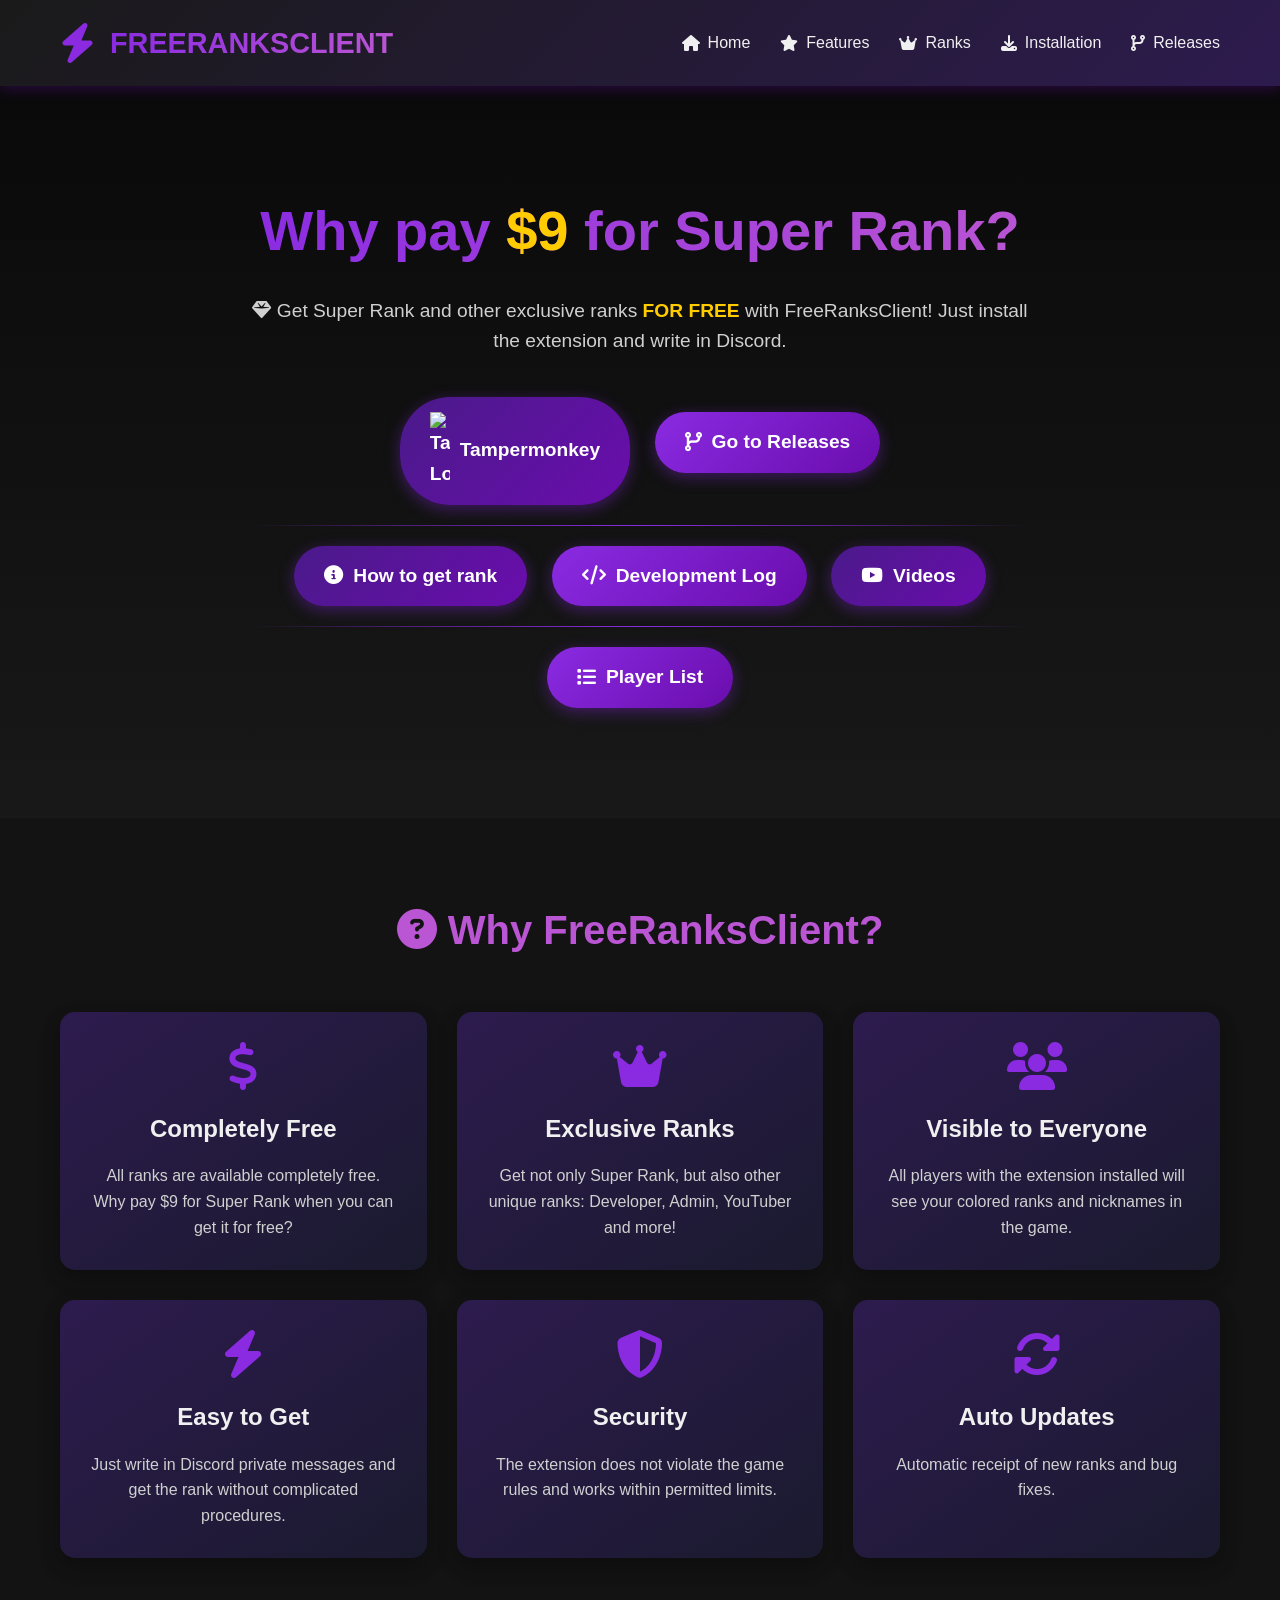
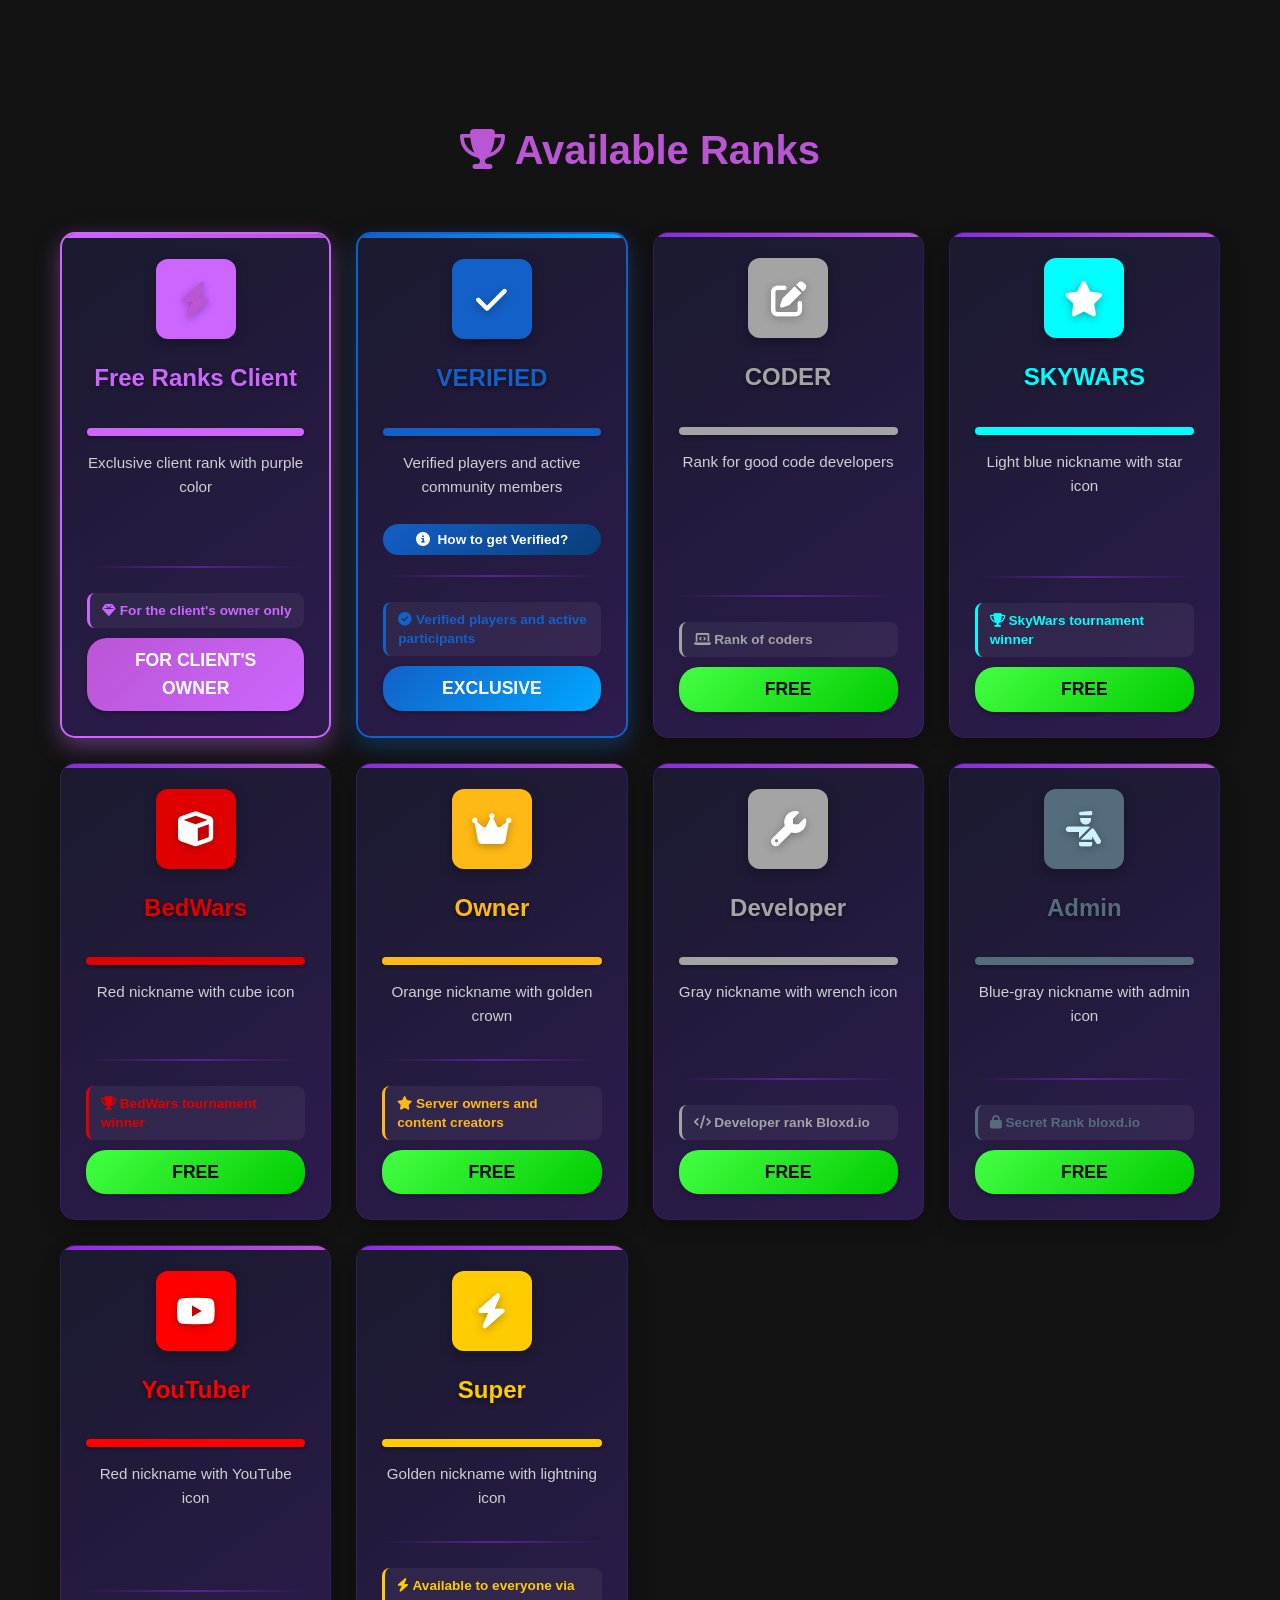
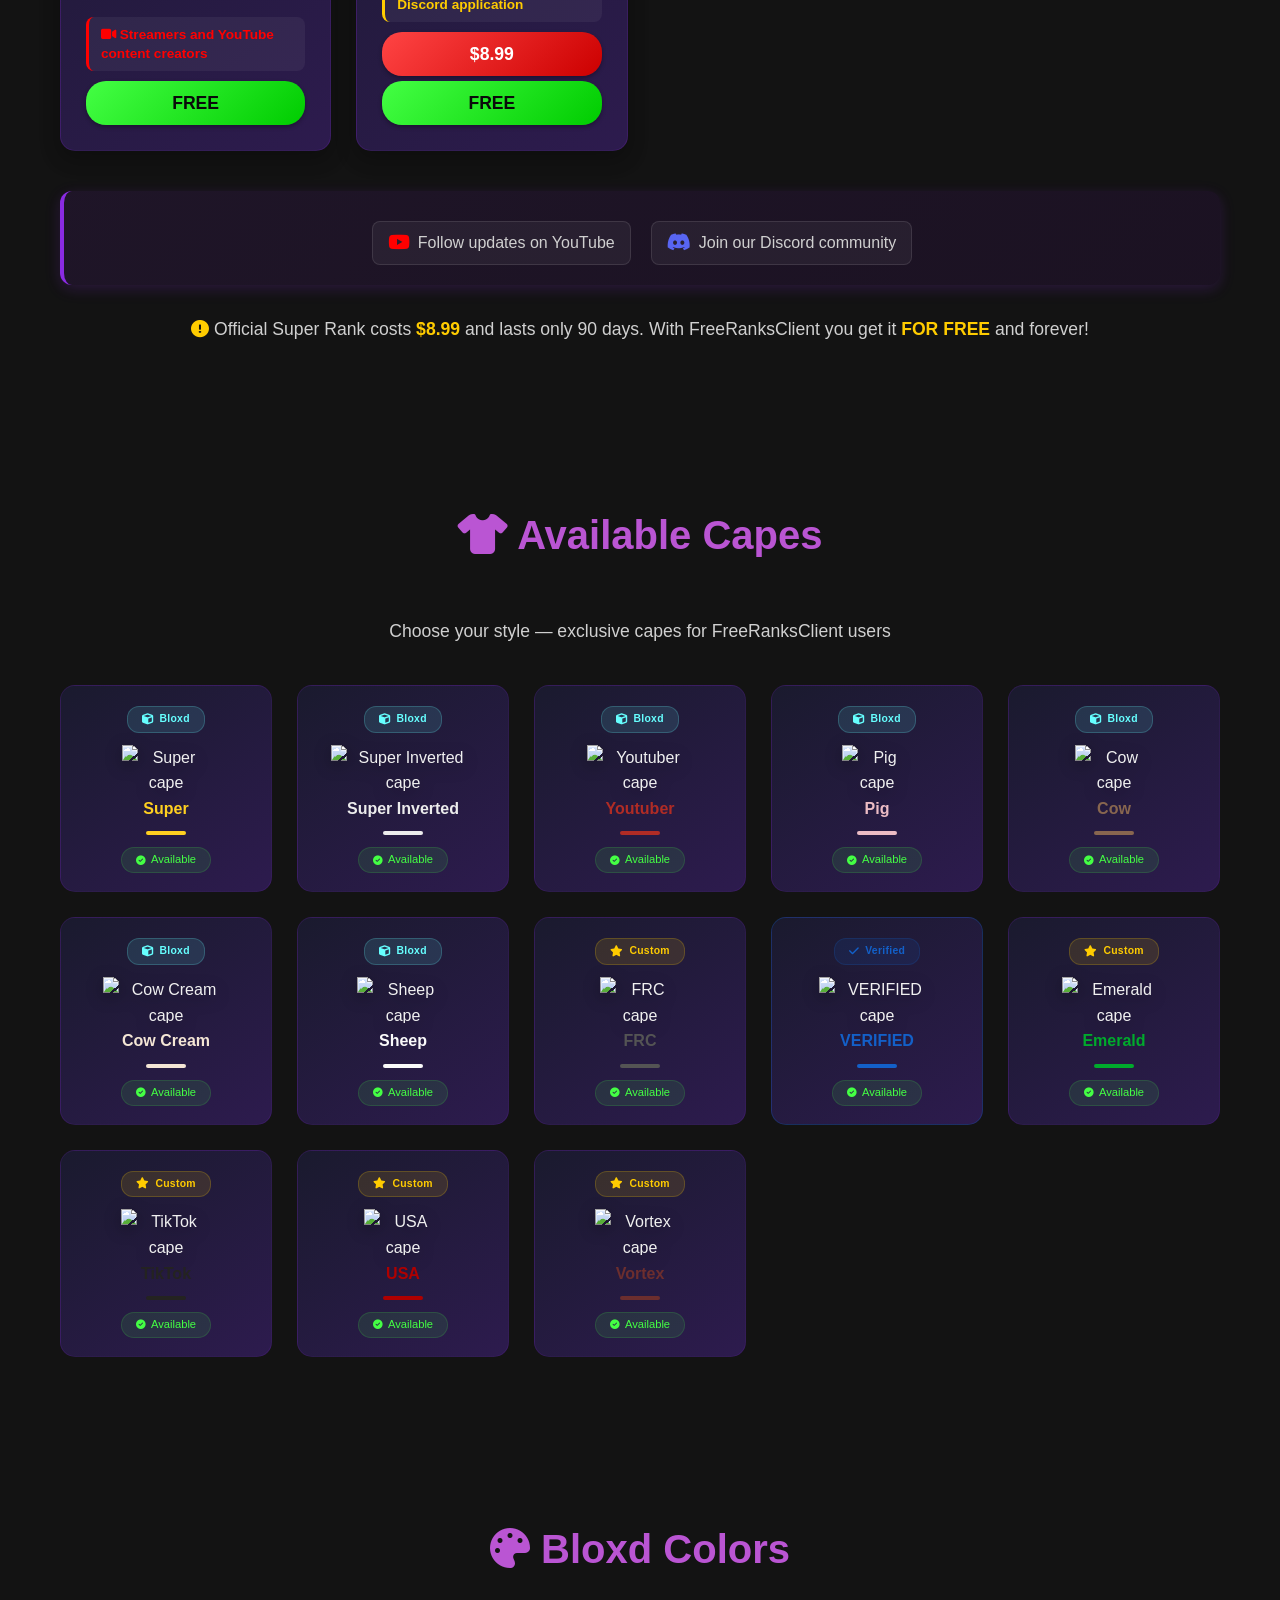
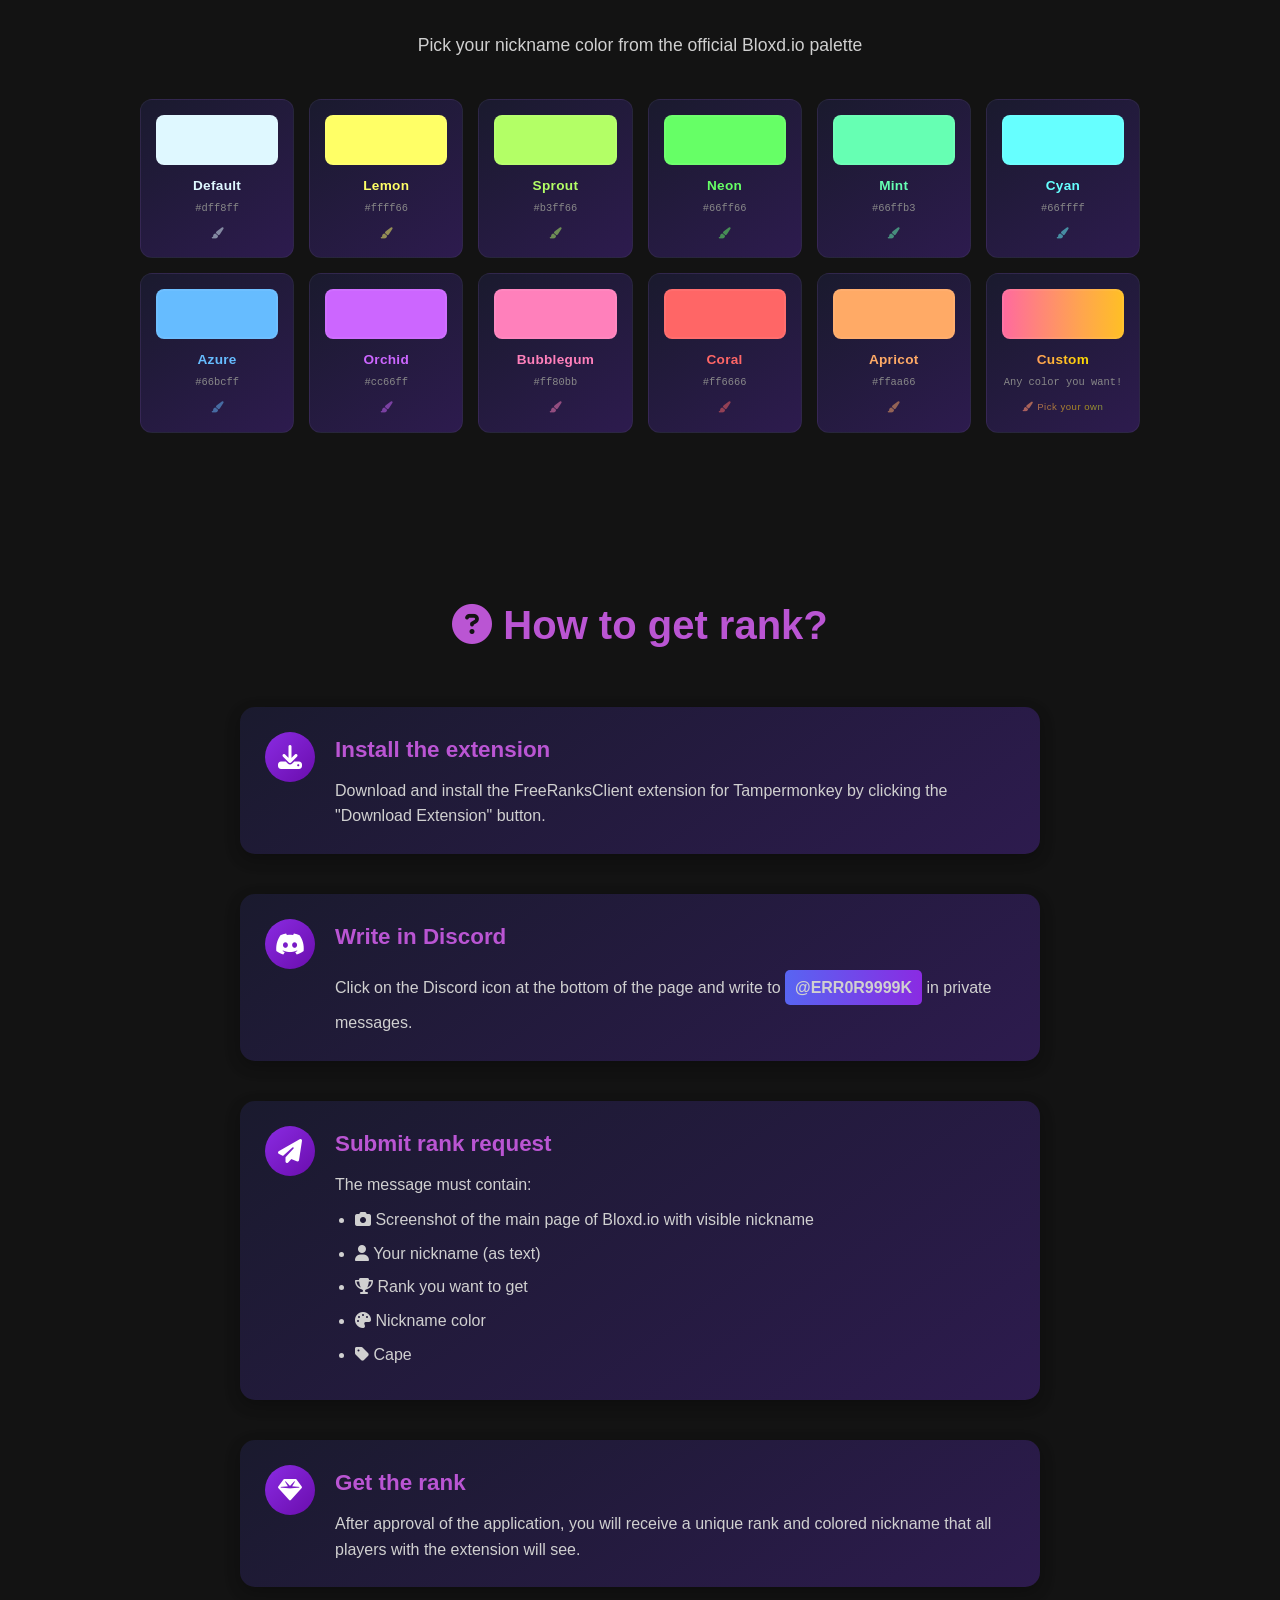
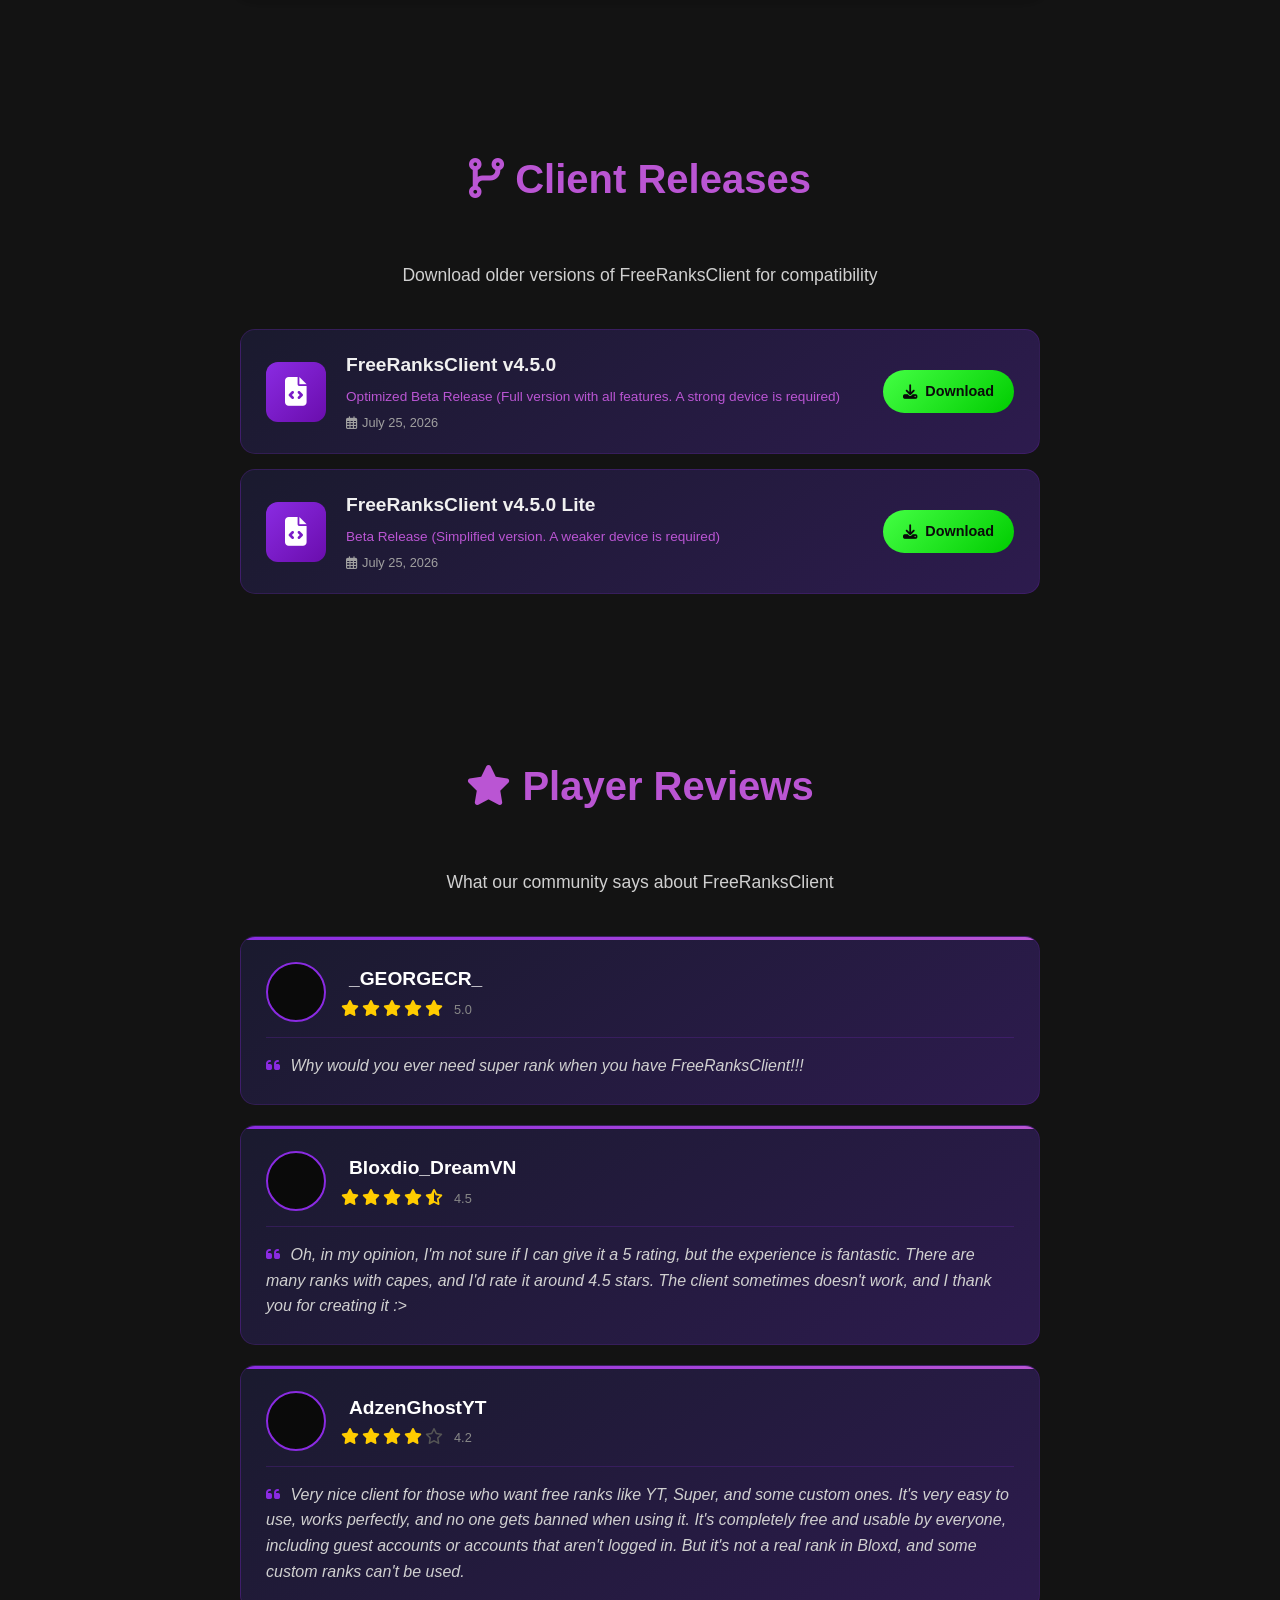
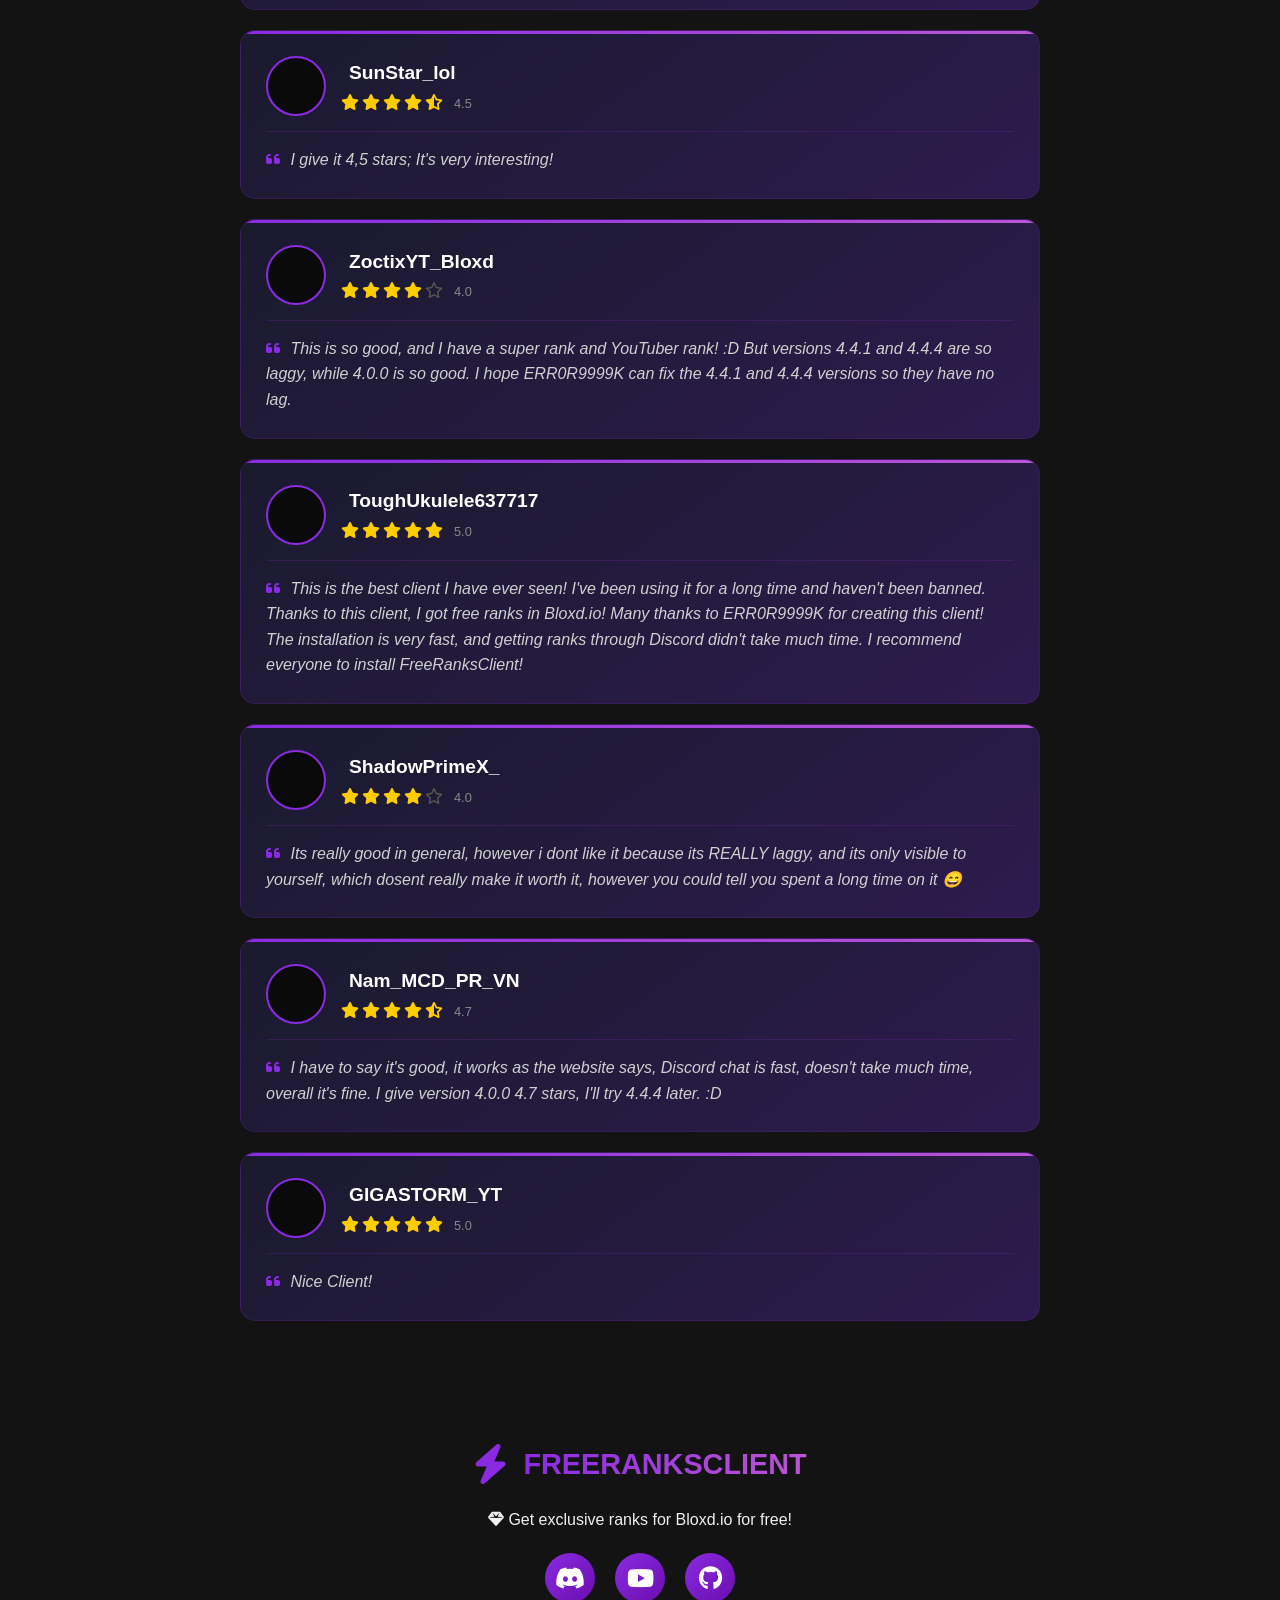
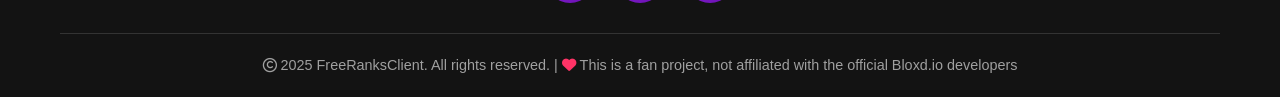
==== commit 4d232be1: "Add files via upload" ====
--- a/index.html
+++ b/index.html
@@ -500,52 +500,133 @@
         </div>
     </footer>
 	
-	<!-- Download Confirmation Modal -->
-	<div id="download-modal" class="modal">
-		<div class="modal-content download-modal-content">
-			<span class="modal-close" onclick="closeDownloadModal()">&times;</span>
-			<div class="download-modal-body">
-				<div class="download-modal-icon">
-					<i class="fas fa-shield-alt"></i>
-				</div>
-				<h2>Download Confirmation</h2>
-				<p class="download-modal-text">
-					Before downloading FreeRanksClient, please read the 
-					<a href="privacy.html" target="_blank" class="privacy-link">Privacy Policy</a> 
-					and confirm your agreement.
-				</p>
-				
-				<div class="download-checkbox-group">
-					<label class="download-checkbox-label">
-						<input type="checkbox" id="privacy-consent">
-						<span class="checkmark-custom"></span>
-						<span class="checkbox-text">
-							I agree to the <a href="privacy.html" target="_blank">Privacy Policy</a> of FreeRanksClient
-						</span>
-					</label>
-				</div>
-
-				<!-- reCAPTCHA -->
-				<div class="recaptcha-wrapper">
-					<div class="g-recaptcha" id="recaptcha-container">
-						<!-- reCAPTCHA will be inserted here via JS -->
-					</div>
-				</div>
-
-				<div class="download-modal-actions">
-					<button class="download-confirm-btn" id="confirm-download-btn" disabled>
-						<i class="fas fa-download"></i> Download
-					</button>
-					<button class="download-cancel-btn" onclick="closeDownloadModal()">
-						<i class="fas fa-times"></i> Cancel
-					</button>
-				</div>
-				<p class="download-modal-footnote">
-					<i class="fas fa-info-circle"></i> By clicking "Download", you confirm that you have read the Privacy Policy
-				</p>
-			</div>
-		</div>
-	</div>
+<!-- Registration Modal -->
+<div id="registration-modal" class="modal">
+    <div class="modal-content registration-modal-content">
+        <span class="modal-close" onclick="closeRegistrationModal()">&times;</span>
+        
+        <div class="registration-body">
+            <!-- Progress Bar -->
+            <div class="progress-wrap">
+                <div class="progress-bar" id="regProgressBar" style="width: 0%;"></div>
+            </div>
+            <div class="progress-text">
+                <span id="regStepLabel">Step 1 of 4</span>
+                <span class="step-indicator" id="regStepIndicator">1/4</span>
+            </div>
+
+            <div class="slider-wrapper">
+                <div class="pages-slider" id="regSlider">
+                    <!-- PAGE 1: Welcome -->
+                    <div class="page welcome-page" data-step="0">
+                        <div class="content">
+                            <h2>👋 Welcome</h2>
+                            <p>Create your profile in a few minutes.<br>Join our community!</p>
+
+                            <div class="g-recaptcha" id="regRecaptchaWrapper">
+                                <div class="recaptcha-checkbox" id="regRecaptchaCheckbox">
+                                    <div class="checkbox-container">
+                                        <div class="checkmark">✓</div>
+                                    </div>
+                                    <div class="loading-spinner"></div>
+                                    <span class="checkbox-label">I'm not a robot</span>
+                                </div>
+                                <div class="recaptcha-logo-container">
+                                    <div class="recaptcha-logo-icon"></div>
+                                    <div class="recaptcha-logo-text">reCAPTCHA</div>
+                                </div>
+                            </div>
+
+                            <div class="privacy-check-wrap">
+                                <input type="checkbox" id="regPrivacyCheck">
+                                <label for="regPrivacyCheck">I accept the <a href="privacy.html" target="_blank">Privacy Policy</a></label>
+                            </div>
+                        </div>
+
+                        <div class="form-actions">
+                            <div class="left-buttons">
+                                <button class="btn-outline" id="regBackBtn0" disabled style="visibility:hidden;">← Back</button>
+                            </div>
+                            <button class="btn-primary" id="regNextBtn1" disabled>Continue →</button>
+                        </div>
+                    </div>
+
+                    <!-- PAGE 2: Profile Setup -->
+                    <div class="page form-page" data-step="1">
+                        <div class="content">
+                            <h3>⚙️ Profile Setup</h3>
+                            
+                            <div class="form-fields">
+                                <div class="field-group">
+                                    <label for="regNickname">Nickname (4-21 characters)</label>
+                                    <input type="text" id="regNickname" placeholder="Enter your nickname" value="">
+                                    <small>Min 4, max 21 characters</small>
+                                </div>
+
+                                <div class="field-group">
+                                    <label>Ranks (select multiple)</label>
+                                    <div class="custom-select-wrap" data-select="rank" data-multiple="true">
+                                        <div class="custom-select-trigger">
+                                            <span class="selected-text">Loading ranks...</span>
+                                            <span class="arrow">▼</span>
+                                        </div>
+                                        <div class="custom-options" id="regRankOptions">
+                                            <div class="loading-text">Loading ranks...</div>
+                                        </div>
+                                    </div>
+                                </div>
+
+                                <div class="field-group">
+                                    <label>Nickname Color</label>
+                                    <div class="custom-select-wrap" data-select="color">
+                                        <div class="custom-select-trigger">
+                                            <span class="selected-text">Select color</span>
+                                            <span class="arrow">▼</span>
+                                        </div>
+                                        <div class="custom-options" id="regColorOptions"></div>
+                                    </div>
+                                    <input type="color" id="regHiddenColorPicker" class="hidden-color-picker">
+                                </div>
+
+                                <div class="field-group">
+                                    <label>Cape</label>
+                                    <div class="custom-select-wrap" data-select="cape">
+                                        <div class="custom-select-trigger">
+                                            <span class="selected-text">Select cape</span>
+                                            <span class="arrow">▼</span>
+                                        </div>
+                                        <div class="custom-options" id="regCapeOptions"></div>
+                                    </div>
+                                </div>
+                            </div>
+                        </div>
+
+                        <div class="form-actions">
+                            <div class="left-buttons">
+                                <button class="btn-outline" id="regBackBtn1">← Back</button>
+                            </div>
+                            <button class="btn-success" id="regNextBtn2" disabled>Next →</button>
+                        </div>
+                    </div>
+
+                    <!-- PAGE 3: Thank You -->
+                    <div class="page thanks-page" data-step="2">
+                        <div class="content">
+                            <h2>🎉 Thank You!</h2>
+                            <p>Your profile has been set up successfully.<br>Your personalized client will be downloaded automatically.</p>
+                            <button class="btn-close-modal" id="regCloseModalBtn">Close</button>
+                        </div>
+                        <div class="form-actions" style="justify-content:center;">
+                            <div class="left-buttons">
+                                <button class="btn-outline" id="regBackBtn2">← Back</button>
+                            </div>
+                        </div>
+                    </div>
+                </div>
+            </div>
+        </div>
+    </div>
+</div>
 
     <script src="assets/js/particles.js"></script>
     <script src="assets/js/index.js"></script>
--- a/assets/css/index.css
+++ b/assets/css/index.css
@@ -396,8 +396,8 @@
 
 .modal-close {
     position: absolute;
-    top: 15px;
-    right: 20px;
+    top: 10px;
+    right: 10px;
     font-size: 2rem;
     color: #a0a0a0;
     cursor: pointer;
@@ -994,23 +994,6 @@
 
 .cape-card:hover::before {
     opacity: 1;
-}
-
-.cape-preview {
-    width: 100%;
-    height: 100px;
-    margin: 0 auto 15px;
-    background: rgba(255,255,255,0.03);
-    border-radius: 10px;
-    display: flex;
-    align-items: center;
-    justify-content: center;
-    border: 2px dashed rgba(255,255,255,0.05);
-    transition: all 0.3s ease;
-    image-rendering: pixelated;
-    overflow: hidden;
-    position: relative;
-    z-index: 1;
 }
 
 .cape-card:hover .cape-preview {
@@ -1568,7 +1551,7 @@
 }
 
 .download-checkbox-label input:checked + .checkmark-custom::after {
-    content: '✓';
+    content: 'Ã¢Å“â€œ';
     position: absolute;
     top: 50%;
     left: 50%;
@@ -1719,3 +1702,762 @@
 .download-checkbox-label a:hover {
     color: #cc66ff;
 }
+
+/* ===== REGISTRATION MODAL ===== */
+.registration-modal-content {
+    max-width: 520px !important;
+    width: 92% !important;
+    padding: 25px 30px !important;
+    background: linear-gradient(145deg, #1a1a2e, #2d1b4e) !important;
+    border: 2px solid rgba(138, 43, 226, 0.3) !important;
+    border-radius: 20px !important;
+    min-height: 550px !important;
+    overflow-y: auto !important;
+}
+
+.registration-body .slider-wrapper {
+    overflow: hidden;
+    position: relative;
+    min-height: 550px !important;
+    display: flex;
+    flex-direction: column;
+}
+
+.registration-body .page {
+    flex: 0 0 100%;
+    min-height: 440px !important;
+    display: flex;
+    flex-direction: column;
+    padding: 0 0.15rem;
+}
+
+.registration-body .progress-wrap {
+    background: rgba(255,255,255,0.08);
+    height: 4px;
+    border-radius: 4px;
+    margin: 0 20px;
+    margin-bottom: 0.4rem;
+    overflow: hidden;
+}
+
+.registration-body .progress-bar {
+    height: 100%;
+    width: 0%;
+    background: linear-gradient(90deg, #8a2be2, #ba55d3);
+    border-radius: 4px;
+    transition: width 0.5s cubic-bezier(0.22, 1, 0.36, 1);
+}
+
+.registration-body .progress-text {
+    display: flex;
+    justify-content: space-between;
+    align-items: center;
+    margin-bottom: 0.8rem;
+    font-size: 0.75rem;
+    color: #94a3b8;
+    font-weight: 500;
+}
+
+.registration-body .step-indicator {
+    background: rgba(255,255,255,0.06);
+    padding: 0.15rem 0.6rem;
+    border-radius: 20px;
+    font-weight: 600;
+    color: #e2e8f0;
+    font-size: 0.65rem;
+}
+
+.registration-body .pages-slider {
+    display: flex;
+    flex-wrap: nowrap;
+    transition: transform 0.5s cubic-bezier(0.22, 1, 0.36, 1);
+    width: 100%;
+    flex: 1;
+}
+
+/* Welcome Page */
+.registration-body .welcome-page {
+    text-align: center;
+    padding: 0.3rem 0.15rem;
+}
+
+.registration-body .welcome-page .content {
+    flex: 1;
+    display: flex;
+    flex-direction: column;
+    justify-content: center;
+}
+
+.registration-body .welcome-page h2 {
+    font-size: 1.6rem;
+    font-weight: 700;
+    color: #f0f0f0;
+    margin-bottom: 0.3rem;
+}
+
+.registration-body .welcome-page p {
+    font-size: 0.9rem;
+    color: #a0a0a0;
+    line-height: 1.4;
+    margin-bottom: 0.8rem;
+}
+
+/* Form Page */
+.registration-body .form-page {
+    padding: 0.15rem 0;
+}
+
+.registration-body .form-page .content {
+    flex: 1;
+    display: flex;
+    flex-direction: column;
+}
+
+.registration-body .form-page h3 {
+    font-size: 1.2rem;
+    font-weight: 600;
+    color: #f0f0f0;
+    margin-bottom: 0.8rem;
+}
+
+.registration-body .form-fields {
+    flex: 1;
+    display: flex;
+    flex-direction: column;
+    gap: 0.5rem;
+}
+
+.registration-body .field-group {
+    display: flex;
+    flex-direction: column;
+    gap: 0.2rem;
+    margin-bottom: 0.3rem;
+}
+
+.registration-body .field-group label {
+    font-weight: 500;
+    font-size: 0.8rem;
+    color: #c0c0c0;
+    margin-left: 0.2rem;
+}
+
+.registration-body .field-group input[type="text"] {
+    background: rgba(255,255,255,0.06);
+    border: 1.5px solid rgba(255,255,255,0.1);
+    border-radius: 16px;
+    padding: 0.5rem 1rem;
+    font-size: 0.9rem;
+    color: #f0f0f0;
+    transition: 0.2s;
+    outline: none;
+    font-family: inherit;
+    width: 100%;
+    height: 38px;
+}
+
+.registration-body .field-group input[type="text"]:focus {
+    border-color: #8a2be2;
+    box-shadow: 0 0 0 3px rgba(138, 43, 226, 0.15);
+}
+
+.registration-body .field-group input[type="text"].error {
+    border-color: #ef4444;
+    box-shadow: 0 0 0 3px rgba(239, 68, 68, 0.1);
+}
+
+.registration-body .field-group small {
+    font-size: 0.65rem !important;
+    color: #6a7a8a !important;
+    margin-left: 0.2rem !important;
+}
+
+/* Custom Select in Registration */
+#registration-modal .custom-select-wrap {
+    position: relative;
+    width: 100%;
+}
+
+#registration-modal .custom-select-trigger {
+    background: rgba(255,255,255,0.06);
+    border: 1.5px solid rgba(255,255,255,0.1);
+    border-radius: 16px;
+    padding: 0.4rem 1rem;
+    font-size: 0.85rem;
+    cursor: pointer;
+    display: flex;
+    justify-content: space-between;
+    align-items: center;
+    transition: 0.2s;
+    user-select: none;
+    min-height: 38px;
+    flex-wrap: wrap;
+    gap: 0.2rem;
+    color: #e0e0e0;
+}
+
+#registration-modal .custom-select-trigger:hover {
+    border-color: rgba(255,255,255,0.2);
+}
+
+#registration-modal .custom-select-trigger.open {
+    border-color: #8a2be2;
+    box-shadow: 0 0 0 3px rgba(138, 43, 226, 0.15);
+}
+
+#registration-modal .custom-select-trigger .arrow {
+    transition: transform 0.2s;
+    font-size: 0.6rem;
+    color: #94a3b8;
+    margin-left: auto;
+}
+
+#registration-modal .custom-select-trigger.open .arrow {
+    transform: rotate(180deg);
+}
+
+#registration-modal .custom-options {
+    position: absolute;
+    top: calc(100% + 3px);
+    left: 0;
+    right: 0;
+    background: #1a1a2e;
+    border: 1px solid rgba(255,255,255,0.1);
+    border-radius: 12px;
+    max-height: 180px;
+    overflow-y: auto;
+    z-index: 10000;
+    display: none;
+    padding: 0.2rem 0;
+    margin: 0;
+    box-shadow: 0 10px 30px -8px rgba(0,0,0,0.5);
+}
+
+#registration-modal .custom-options.open {
+    display: block;
+}
+
+#registration-modal .custom-option {
+    padding: 0.3rem 0.8rem;
+    cursor: pointer;
+    transition: 0.15s;
+    font-size: 0.8rem;
+    color: #e0e0e0;
+    display: flex;
+    align-items: center;
+    gap: 0.5rem;
+}
+
+#registration-modal .custom-option:hover {
+    background: rgba(255,255,255,0.05);
+}
+
+#registration-modal .custom-option.selected {
+    background: rgba(138, 43, 226, 0.2);
+    color: #ba55d3;
+}
+
+#registration-modal .rank-preview {
+    width: 26px;
+    height: 26px;
+    border-radius: 5px;
+    display: flex;
+    align-items: center;
+    justify-content: center;
+    flex-shrink: 0;
+    font-size: 12px;
+}
+
+#registration-modal .rank-chat-preview {
+    font-size: 0.75rem;
+    display: flex;
+    align-items: center;
+    gap: 2px;
+    flex: 1;
+}
+
+#registration-modal .color-preview {
+    width: 20px;
+    height: 20px;
+    border-radius: 50%;
+    border: 2px solid rgba(255,255,255,0.1);
+    flex-shrink: 0;
+}
+
+#registration-modal .color-preview.custom-color {
+    animation: rainbowShimmer 3s linear infinite;
+    background: linear-gradient(90deg, #ff6b9d, #ffa64d, gold, #7dd87d, #6bb5ff, #c084fc, #ff6b9d);
+    background-size: 400% 400%;
+}
+
+#registration-modal .cape-preview {
+    width: 28px;
+    height: 28px;
+    border-radius: 5px;
+    border: 1px solid rgba(255,255,255,0.1);
+    flex-shrink: 0;
+    object-fit: cover;
+    background: rgba(255,255,255,0.03);
+    image-rendering: pixelated;
+    max-width: 28px;
+}
+
+#registration-modal .selected-tag {
+    display: inline-flex;
+    align-items: center;
+    gap: 0.2rem;
+    background: rgba(138, 43, 226, 0.2);
+    padding: 0.05rem 0.4rem;
+    border-radius: 10px;
+    font-size: 0.7rem;
+    color: #ba55d3;
+}
+
+#registration-modal .selected-tag .remove-tag {
+    cursor: pointer;
+    font-weight: 700;
+    margin-left: 0.05rem;
+    color: #94a3b8;
+}
+
+#registration-modal .selected-tag .remove-tag:hover {
+    color: #ef4444;
+}
+
+/* Form Actions */
+.registration-body .form-actions {
+    display: flex;
+    justify-content: space-between;
+    padding-top: 0.6rem;
+    gap: 0.6rem;
+    align-items: center;
+    flex-shrink: 0;
+    margin-top: auto;
+}
+
+.registration-body .form-actions .left-buttons {
+    display: flex;
+    gap: 0.5rem;
+}
+
+.registration-body .btn-outline {
+    background: transparent;
+    border: 1.5px solid rgba(255,255,255,0.15);
+    color: #c0c0c0;
+    font-weight: 600;
+    padding: 0.35rem 1.4rem;
+    border-radius: 40px;
+    cursor: pointer;
+    transition: 0.2s;
+    font-size: 0.8rem;
+    min-width: 80px;
+    height: 36px;
+}
+
+.registration-body .btn-outline:hover:not(:disabled) {
+    background: rgba(255,255,255,0.05);
+    border-color: rgba(255,255,255,0.25);
+}
+
+.registration-body .btn-outline:disabled {
+    opacity: 0.4;
+    cursor: not-allowed;
+}
+
+.registration-body .btn-primary,
+.registration-body .btn-success {
+    border: none;
+    color: white;
+    font-weight: 600;
+    padding: 0.35rem 1.8rem;
+    border-radius: 40px;
+    cursor: pointer;
+    transition: 0.2s;
+    font-size: 0.8rem;
+    min-width: 100px;
+    height: 36px;
+}
+
+.registration-body .btn-primary {
+    background: linear-gradient(135deg, #8a2be2, #6a0dad);
+    box-shadow: 0 4px 12px -4px rgba(138, 43, 226, 0.3);
+}
+
+.registration-body .btn-primary:hover:not(:disabled) {
+    transform: scale(1.02);
+    box-shadow: 0 4px 16px -4px rgba(138, 43, 226, 0.5);
+}
+
+.registration-body .btn-primary:disabled {
+    opacity: 0.4;
+    cursor: not-allowed;
+    transform: none;
+}
+
+.registration-body .btn-success {
+    background: linear-gradient(135deg, #44ff44, #00cc00);
+    color: #0a0a0a;
+    box-shadow: 0 4px 12px -4px rgba(68, 255, 68, 0.2);
+}
+
+.registration-body .btn-success:hover:not(:disabled) {
+    transform: scale(1.02);
+    box-shadow: 0 4px 16px -4px rgba(68, 255, 68, 0.4);
+}
+
+.registration-body .btn-success:disabled {
+    opacity: 0.4;
+    cursor: not-allowed;
+    transform: none;
+}
+
+.registration-body .btn-close-modal {
+    background: linear-gradient(135deg, #8a2be2, #6a0dad);
+    border: none;
+    color: white;
+    font-weight: 600;
+    font-size: 1rem;
+    padding: 0.6rem 2.2rem;
+    border-radius: 40px;
+    cursor: pointer;
+    transition: 0.2s;
+    box-shadow: 0 6px 16px -6px rgba(138, 43, 226, 0.3);
+}
+
+.registration-body .btn-close-modal:hover {
+    transform: scale(1.02);
+    box-shadow: 0 6px 20px -6px rgba(138, 43, 226, 0.5);
+}
+
+/* Thanks Page */
+.registration-body .thanks-page {
+    text-align: center;
+    justify-content: center;
+    align-items: center;
+    padding: 1rem 0;
+}
+
+.registration-body .thanks-page .content {
+    flex: 1;
+    display: flex;
+    flex-direction: column;
+    justify-content: center;
+    align-items: center;
+}
+
+.registration-body .thanks-page h2 {
+    font-size: 1.8rem;
+    margin-bottom: 0.5rem;
+    color: #f0f0f0;
+}
+
+.registration-body .thanks-page p {
+    font-size: 0.95rem;
+    color: #a0a0a0;
+    margin-bottom: 1.2rem;
+}
+
+/* reCAPTCHA in Registration */
+#regRecaptchaWrapper {
+    width: 280px;
+    height: 60px;
+    background: white;
+    border: 1px solid #dadce0;
+    border-radius: 4px;
+    box-shadow: 0 2px 2px 0 rgba(0,0,0,0.16), 0 0 0 1px rgba(0,0,0,0.08);
+    display: flex;
+    align-items: center;
+    padding: 0 12px;
+    box-sizing: border-box;
+    margin: 0 auto 0.6rem;
+}
+
+#regRecaptchaCheckbox {
+    display: flex;
+    align-items: center;
+    cursor: pointer;
+    user-select: none;
+    height: 100%;
+    flex-grow: 1;
+    position: relative;
+}
+
+#regRecaptchaCheckbox .checkbox-container {
+    position: relative;
+    width: 20px;
+    height: 20px;
+    border: 2px solid #dadce0;
+    border-radius: 3px;
+    background: white;
+    transition: all 0.2s ease;
+    margin-right: 10px;
+    flex-shrink: 0;
+}
+
+#regRecaptchaCheckbox.checked .checkbox-container {
+    background: #0f9d58;
+    border-color: #0f9d58;
+}
+
+#regRecaptchaCheckbox.loading .checkbox-container {
+    opacity: 0;
+}
+
+#regRecaptchaCheckbox .checkmark {
+    position: absolute;
+    top: 50%;
+    left: 50%;
+    transform: translate(-50%, -50%);
+    color: white;
+    font-size: 14px;
+    font-weight: bold;
+    opacity: 0;
+}
+
+#regRecaptchaCheckbox.checked .checkmark {
+    animation: regCheckmark 0.3s ease-out forwards;
+}
+
+#regRecaptchaCheckbox .loading-spinner {
+    position: absolute;
+    left: 10px;
+    top: 50%;
+    width: 24px;
+    height: 24px;
+    border: 3px solid rgba(66, 133, 244, 0.2);
+    border-top-color: #4285f4;
+    border-radius: 50%;
+    animation: regLoading 1s linear infinite;
+    display: none;
+    transform: translateY(-50%);
+}
+
+#regRecaptchaCheckbox.loading .loading-spinner {
+    display: block;
+}
+
+#regRecaptchaCheckbox .checkbox-label {
+    font-size: 12px;
+    color: #70757a;
+    font-weight: 400;
+}
+
+.registration-body .recaptcha-logo-container {
+    display: flex;
+    flex-direction: column;
+    align-items: center;
+    margin-left: 10px;
+    flex-shrink: 0;
+}
+
+.registration-body .recaptcha-logo-icon {
+    width: 20px;
+    height: 20px;
+    background: url('https://www.gstatic.com/images/icons/material/product/2x/recaptcha_48dp.png') no-repeat center;
+    background-size: contain;
+}
+
+.registration-body .recaptcha-logo-text {
+    font-size: 8px;
+    color: #70757a;
+    margin-top: 1px;
+    font-weight: 500;
+}
+
+.registration-body .privacy-check-wrap {
+    display: flex;
+    align-items: center;
+    gap: 0.4rem;
+    justify-content: center;
+    margin: 0.4rem 0 0.1rem;
+    font-size: 0.8rem;
+    color: #c0c0c0;
+}
+
+.registration-body .privacy-check-wrap input[type="checkbox"] {
+    width: 16px;
+    height: 16px;
+    accent-color: #8a2be2;
+    cursor: pointer;
+    flex-shrink: 0;
+}
+
+.registration-body .privacy-check-wrap a {
+    color: #ba55d3;
+    text-decoration: none;
+    font-weight: 500;
+}
+
+.registration-body .privacy-check-wrap a:hover {
+    text-decoration: underline;
+}
+
+.registration-body .loading-text {
+    color: #94a3b8;
+    font-size: 0.75rem;
+    padding: 0.3rem 1rem;
+    text-align: center;
+}
+
+.registration-body .error-text {
+    color: #ef4444;
+    font-size: 0.75rem;
+    padding: 0.3rem 1rem;
+    text-align: center;
+}
+
+.registration-body .hidden-color-picker {
+    position: absolute;
+    opacity: 0;
+    width: 0;
+    height: 0;
+    pointer-events: none;
+}
+
+/* Animations */
+@keyframes regCheckmark {
+    0% { transform: translate(-50%, -50%) scale(0); opacity: 0; }
+    80% { transform: translate(-50%, -50%) scale(1.2); opacity: 1; }
+    100% { transform: translate(-50%, -50%) scale(1); opacity: 1; }
+}
+
+@keyframes regLoading {
+    0% { transform: translate(-50%, -50%) rotate(0deg); }
+    100% { transform: translate(-50%, -50%) rotate(360deg); }
+}
+
+/* Responsive */
+@media (max-width: 600px) {
+    .registration-modal-content {
+        padding: 16px !important;
+        width: 96% !important;
+        max-height: 98vh !important;
+    }
+    
+    .registration-body .slider-wrapper {
+        min-height: 380px;
+    }
+    
+    .registration-body .page {
+        min-height: 330px;
+    }
+    
+    .registration-body .welcome-page h2 {
+        font-size: 1.3rem;
+    }
+    
+    .registration-body .form-page h3 {
+        font-size: 1rem;
+    }
+    
+    .registration-body .form-actions {
+        flex-direction: column;
+        align-items: stretch;
+        gap: 0.4rem;
+    }
+    
+    .registration-body .form-actions .left-buttons {
+        flex-direction: column;
+    }
+    
+    #regRecaptchaWrapper {
+        width: 100%;
+        max-width: 260px;
+        height: 54px;
+        padding: 0 10px;
+    }
+    
+    #regRecaptchaCheckbox .checkbox-label {
+        font-size: 11px;
+    }
+    
+    .registration-body .btn-outline,
+    .registration-body .btn-primary,
+    .registration-body .btn-success {
+        min-width: unset;
+        width: 100%;
+        height: 34px;
+        font-size: 0.75rem;
+        padding: 0.25rem 1.2rem;
+    }
+    
+    .registration-body .field-group input[type="text"] {
+        font-size: 0.8rem;
+        padding: 0.4rem 0.8rem;
+        height: 34px;
+    }
+    
+    .registration-body .field-group label {
+        font-size: 0.7rem;
+    }
+    
+    #registration-modal .custom-select-trigger {
+        min-height: 34px;
+        padding: 0.3rem 0.8rem;
+        font-size: 0.8rem;
+    }
+    
+    #registration-modal .custom-options {
+        max-height: 150px;
+    }
+    
+    #registration-modal .custom-option {
+        font-size: 0.75rem;
+        padding: 0.25rem 0.6rem;
+    }
+    
+    .registration-body .thanks-page h2 {
+        font-size: 1.4rem;
+    }
+    
+    .registration-body .btn-close-modal {
+        font-size: 0.85rem;
+        padding: 0.5rem 1.8rem;
+    }
+    
+    .registration-body .privacy-check-wrap {
+        font-size: 0.7rem;
+    }
+}
+
+@media (max-width: 400px) {
+    .registration-modal-content {
+        padding: 12px !important;
+    }
+    
+    .registration-body .slider-wrapper {
+        min-height: 360px;
+    }
+    
+    .registration-body .page {
+        min-height: 310px;
+    }
+    
+    #regRecaptchaWrapper {
+        max-width: 220px;
+        height: 48px;
+        padding: 0 8px;
+    }
+    
+    #regRecaptchaCheckbox .checkbox-container {
+        width: 16px;
+        height: 16px;
+        margin-right: 8px;
+    }
+    
+    #regRecaptchaCheckbox .checkmark {
+        font-size: 11px;
+    }
+    
+    #regRecaptchaCheckbox .checkbox-label {
+        font-size: 10px;
+    }
+    
+    .registration-body .recaptcha-logo-icon {
+        width: 16px;
+        height: 16px;
+    }
+    
+    .registration-body .recaptcha-logo-text {
+        font-size: 7px;
+    }
+}
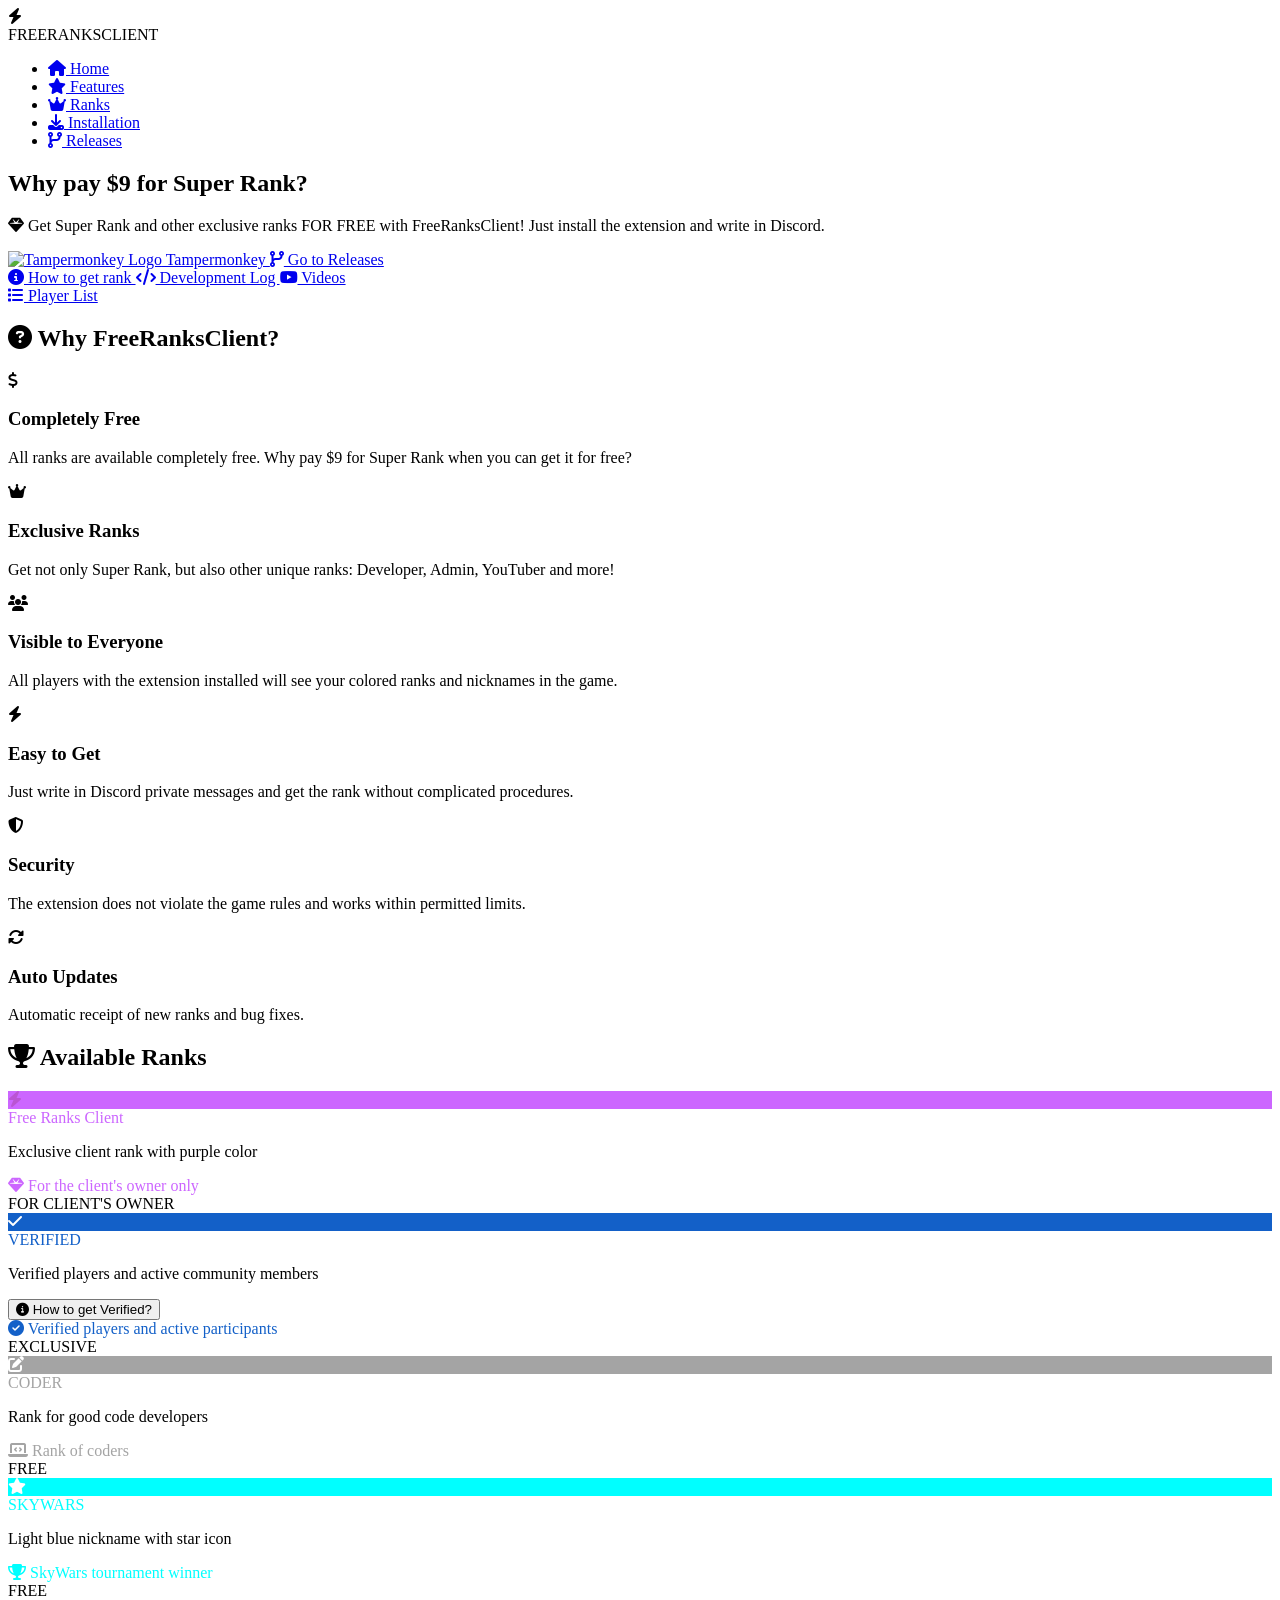
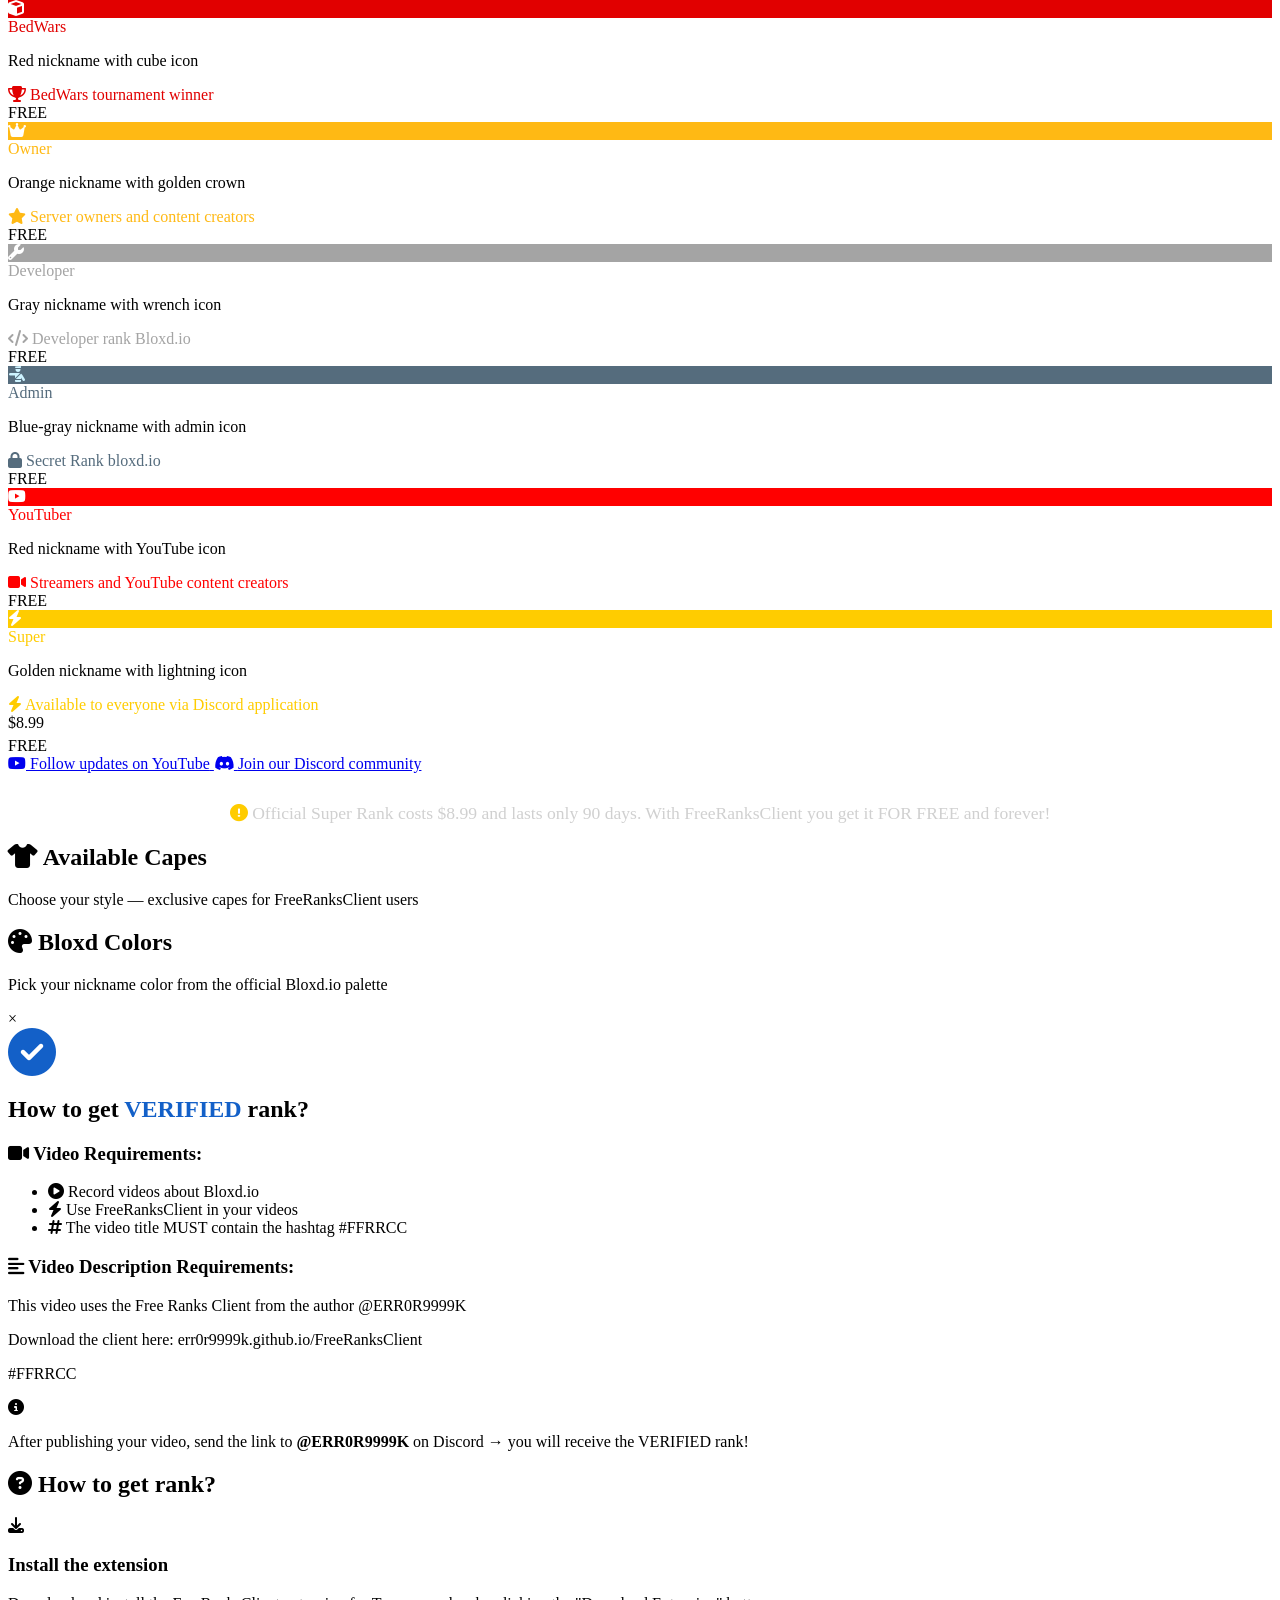
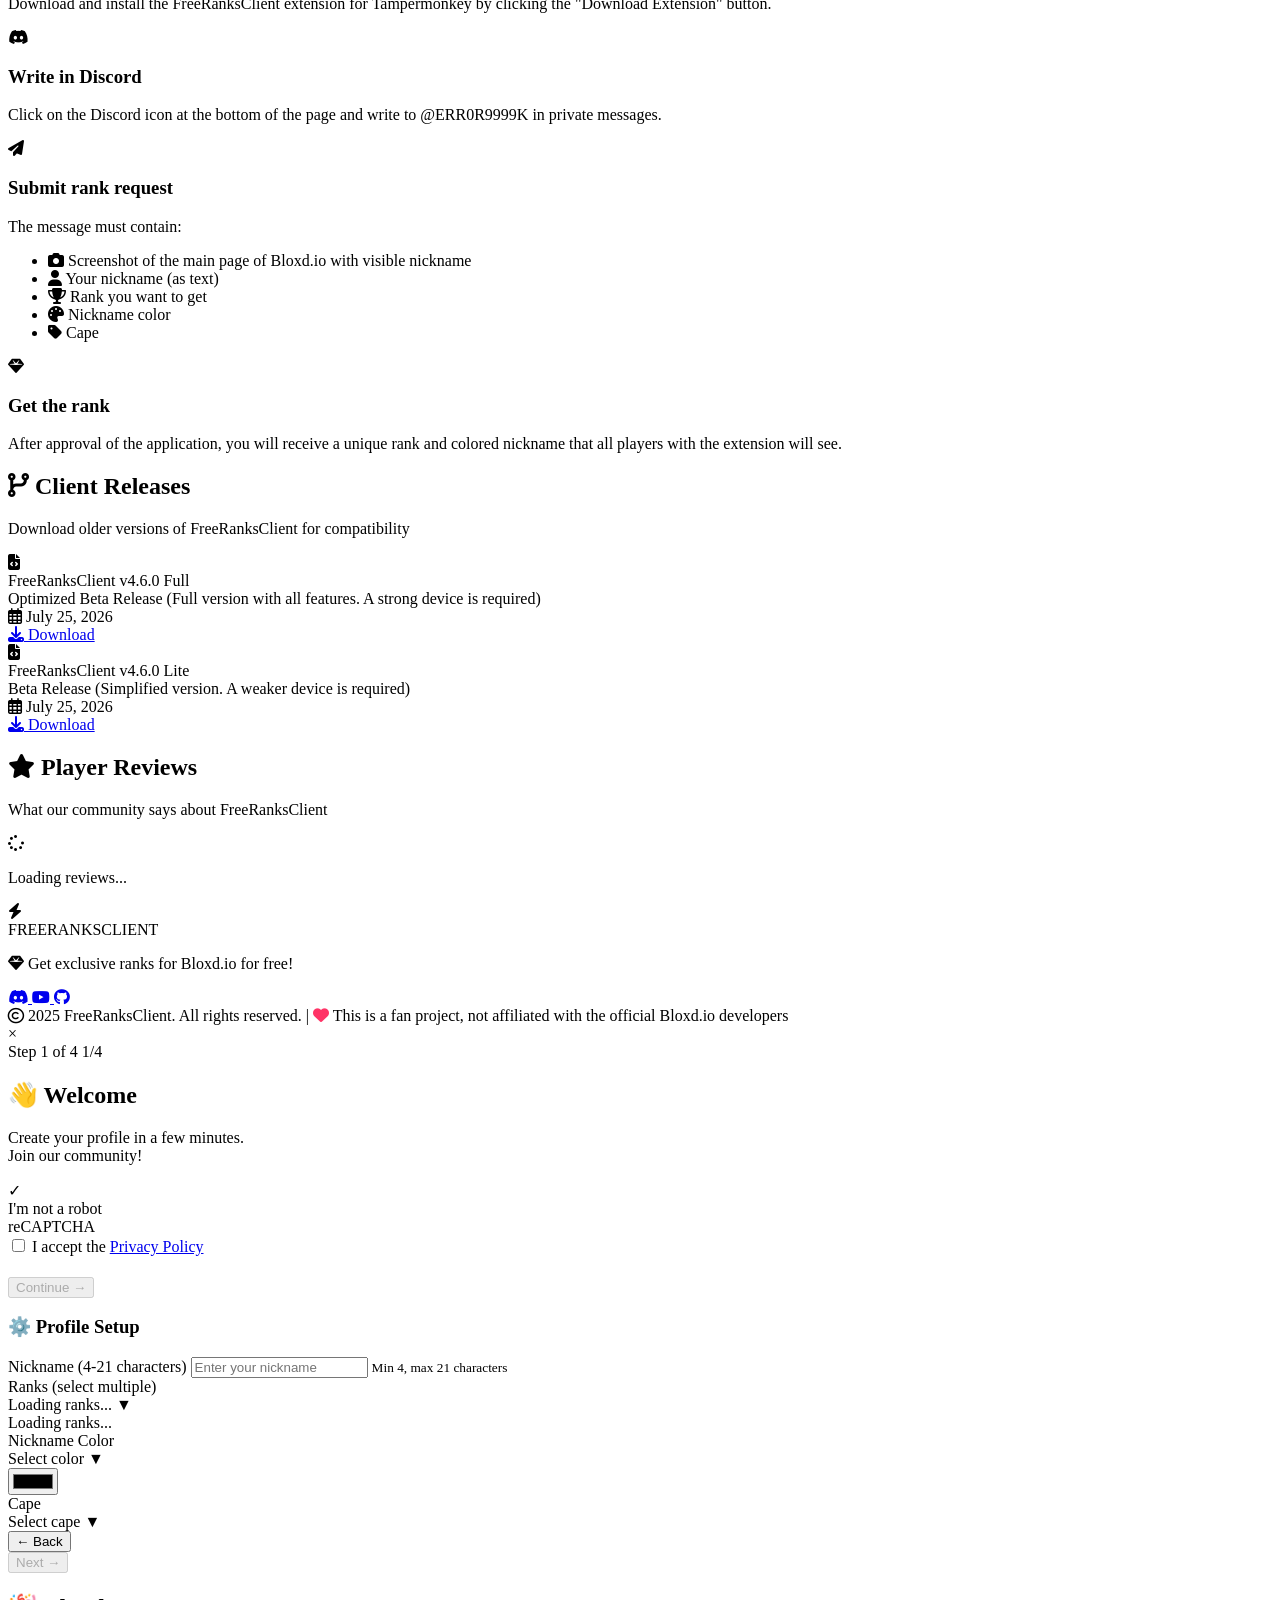
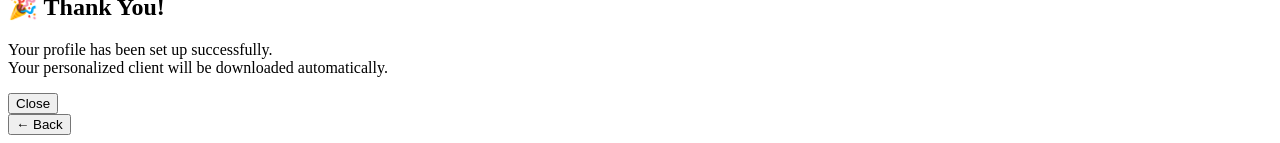
==== commit 0986e39b: "Add files via upload" ====
--- a/index.html
+++ b/index.html
@@ -427,7 +427,7 @@
                         <i class="fas fa-file-code"></i>
                     </div>
                     <div class="release-info">
-                        <div class="release-name">FreeRanksClient v4.5.0</div>
+                        <div class="release-name">FreeRanksClient v4.6.0 Full</div>
                         <div class="release-version">Optimized Beta Release (Full version with all features. A strong device is required)</div>
                         <div class="release-date"><i class="far fa-calendar-alt"></i> July 25, 2026</div>
                     </div>
@@ -444,7 +444,7 @@
                         <i class="fas fa-file-code"></i>
                     </div>
                     <div class="release-info">
-                        <div class="release-name">FreeRanksClient v4.5.0 Lite</div>
+                        <div class="release-name">FreeRanksClient v4.6.0 Lite</div>
                         <div class="release-version">Beta Release (Simplified version. A weaker device is required)</div>
                         <div class="release-date"><i class="far fa-calendar-alt"></i> July 25, 2026</div>
                     </div>
